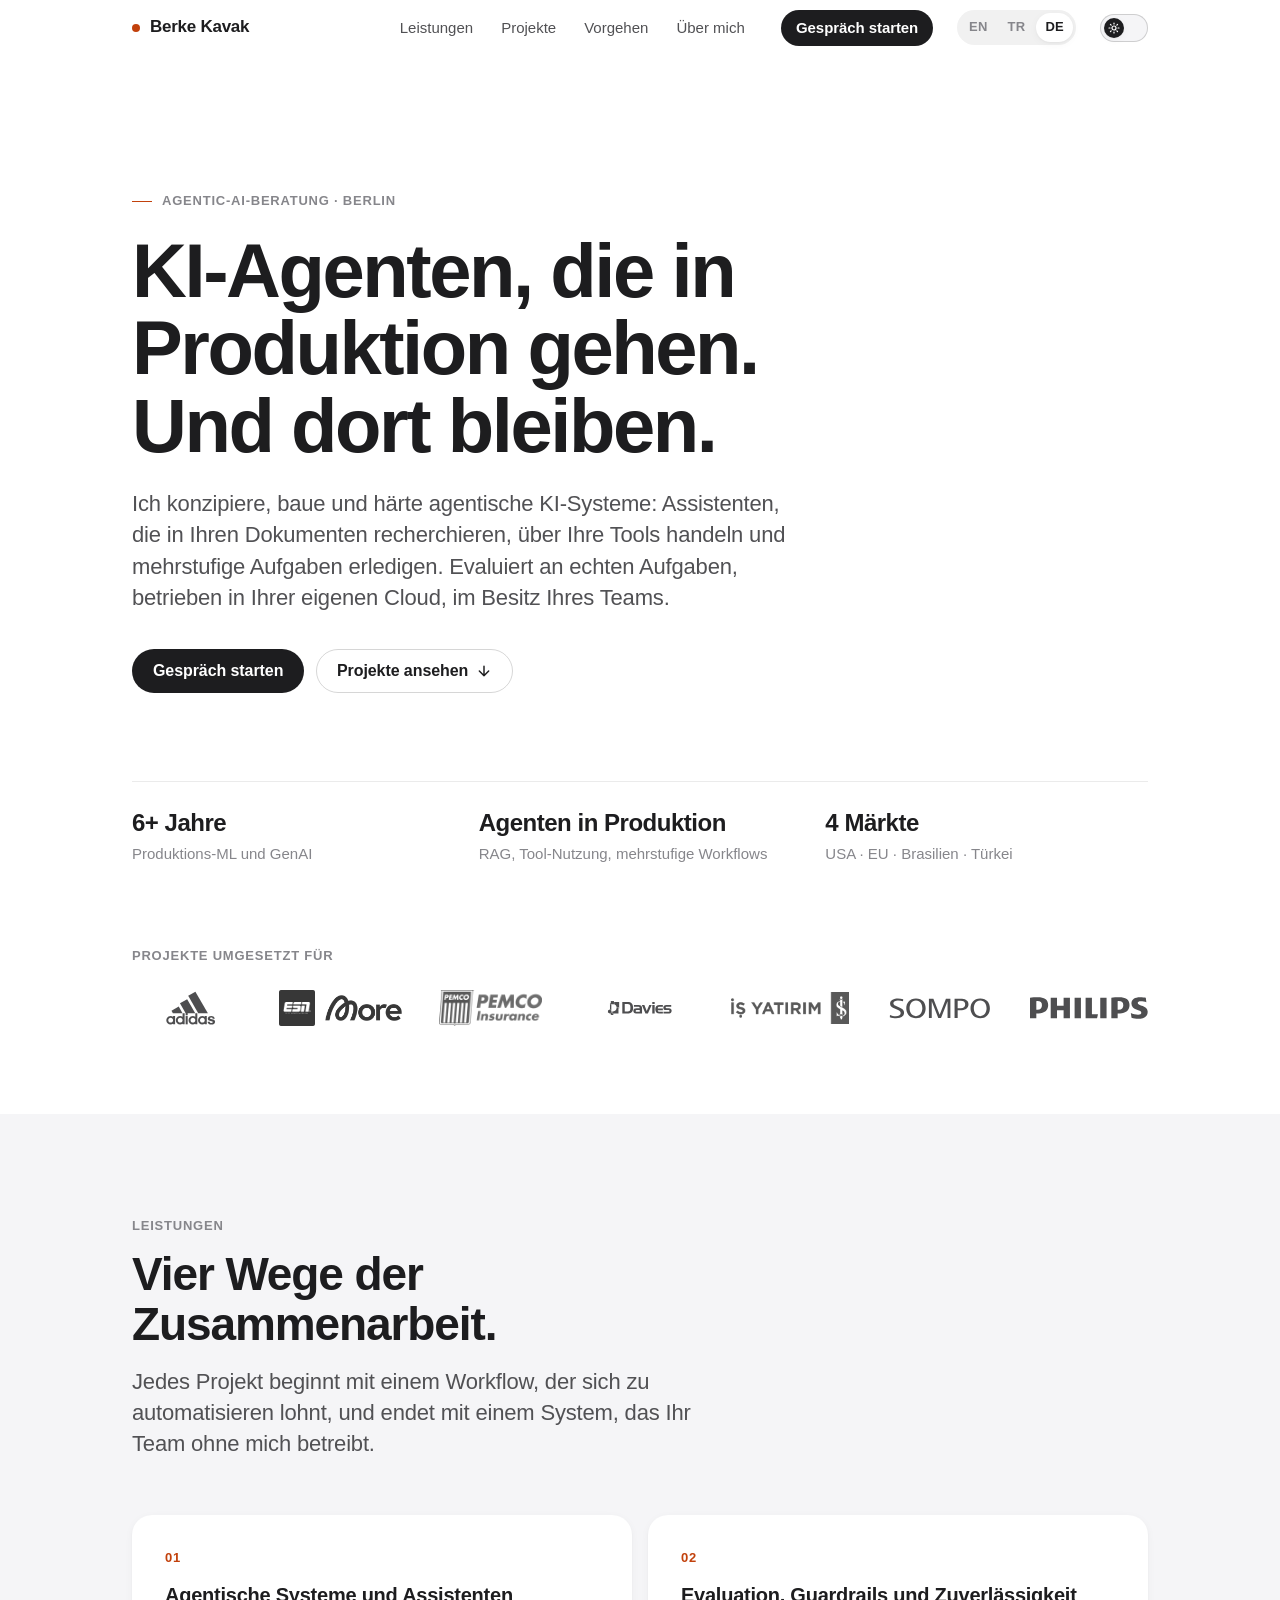
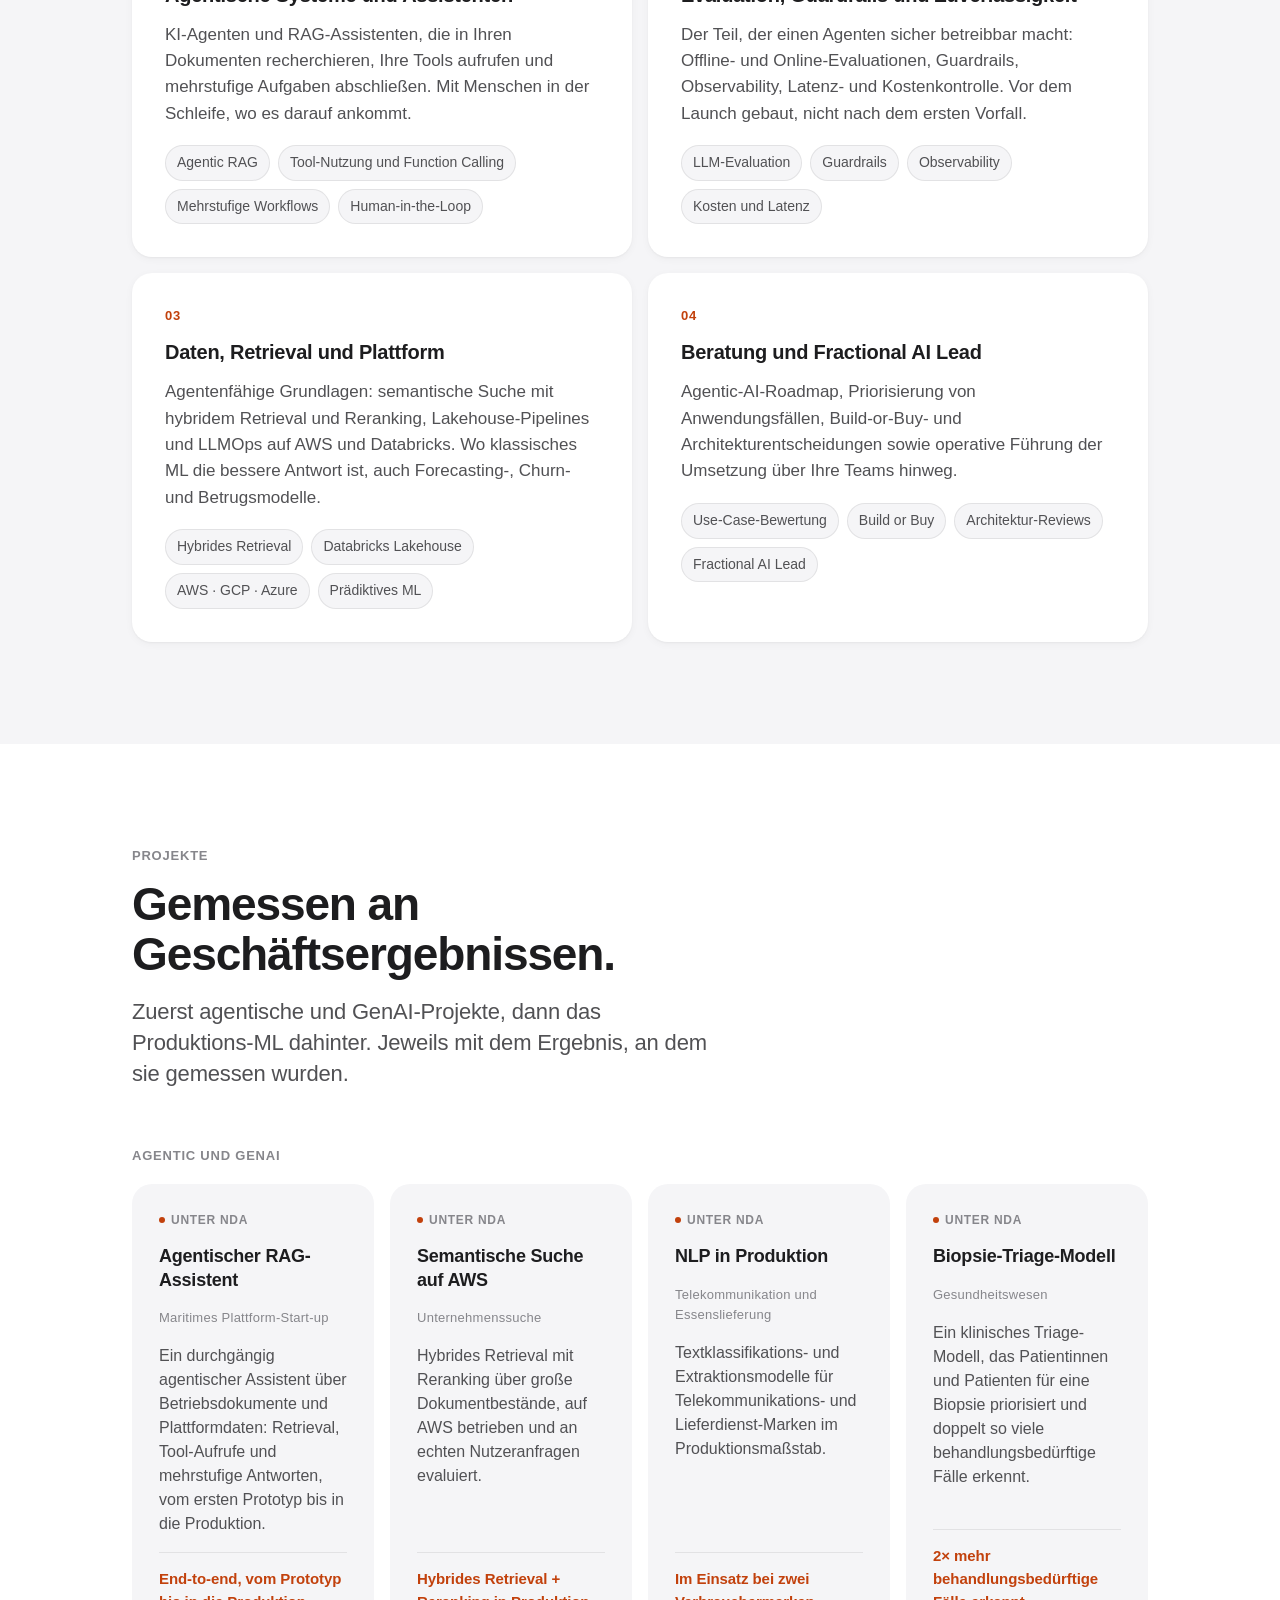
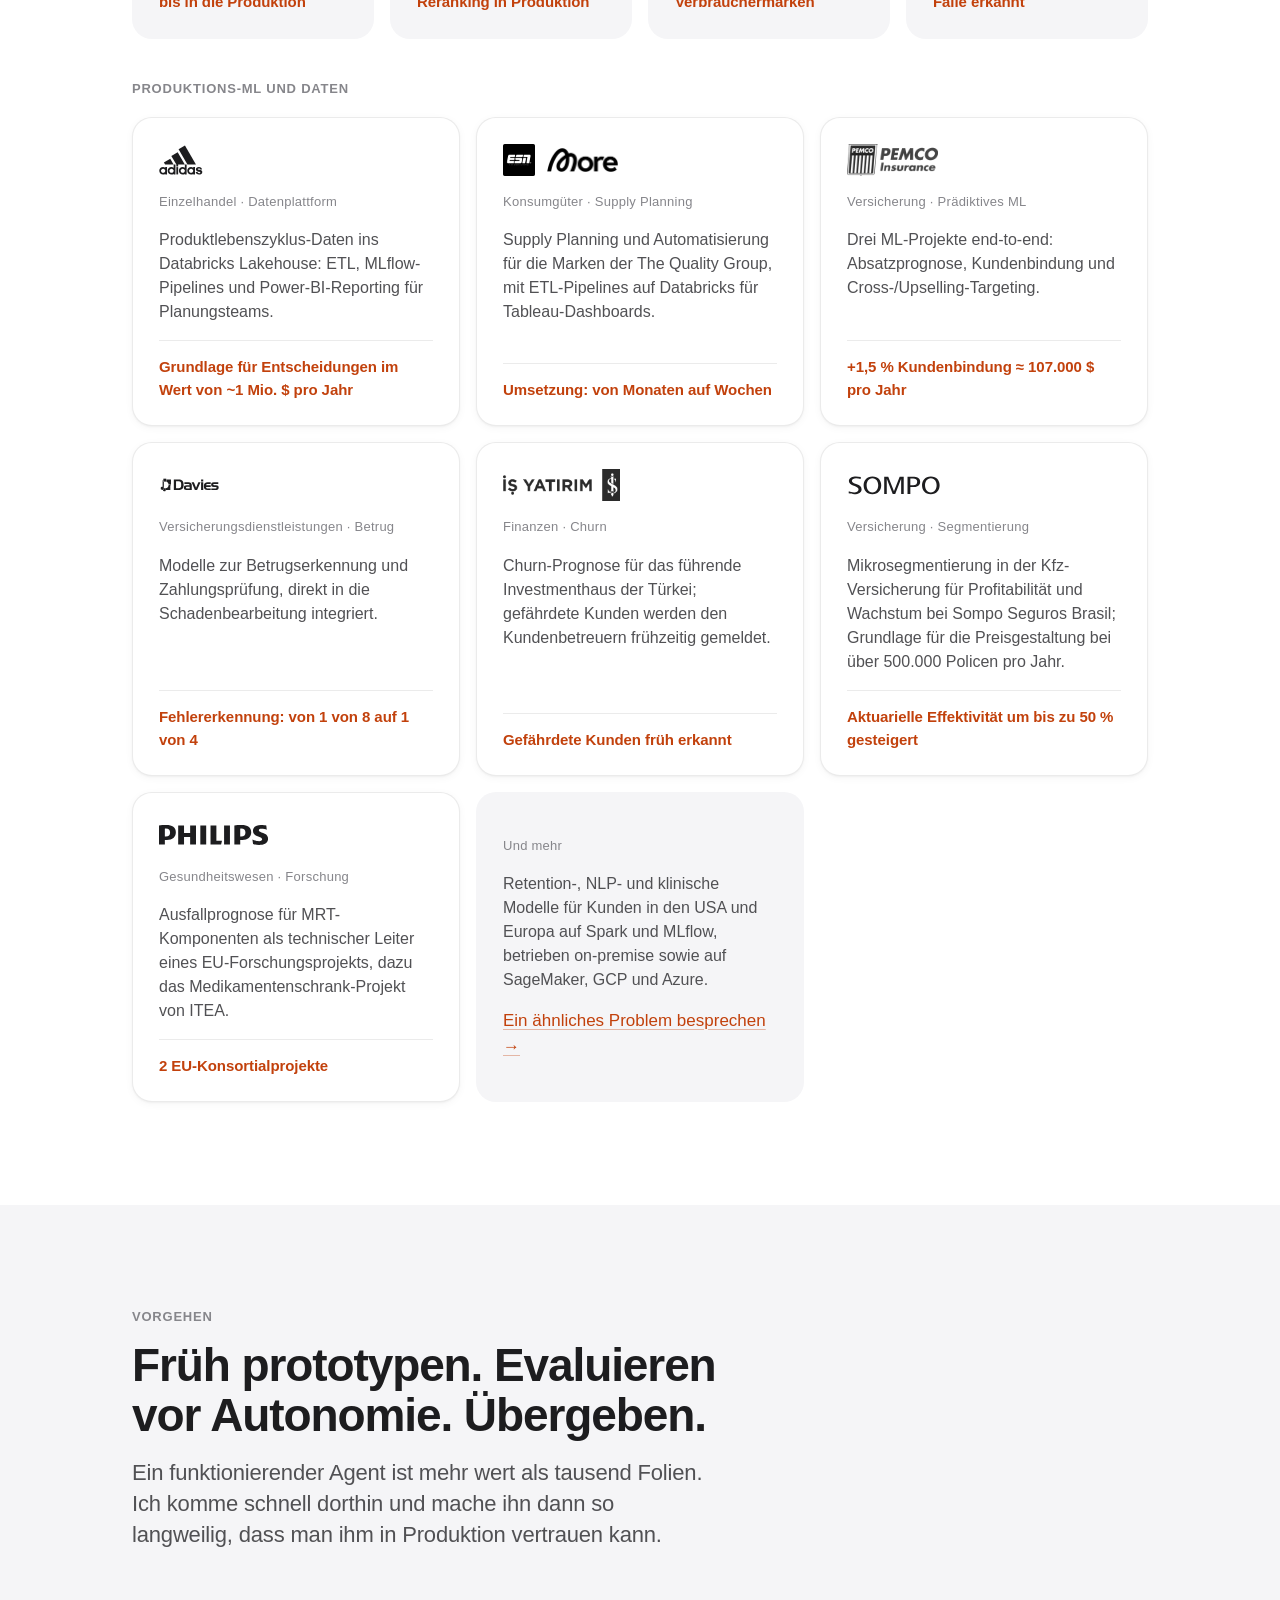
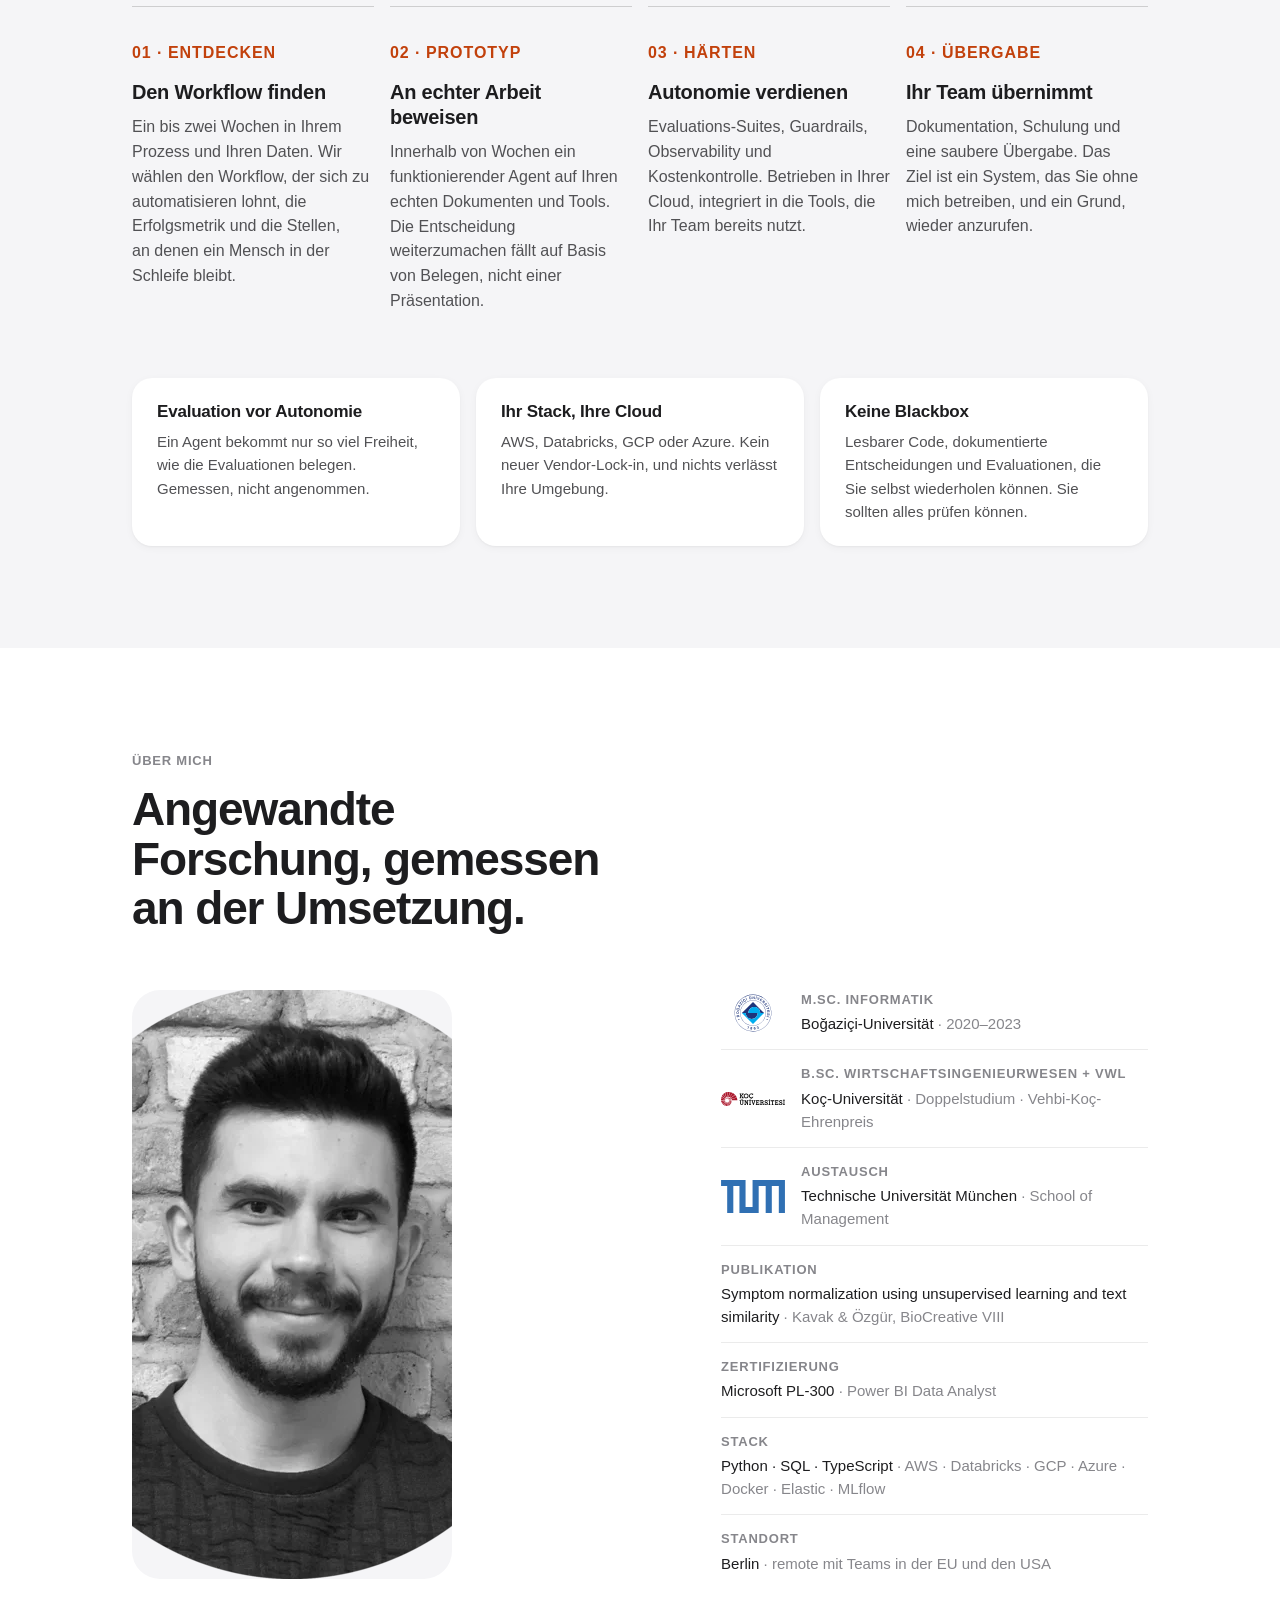
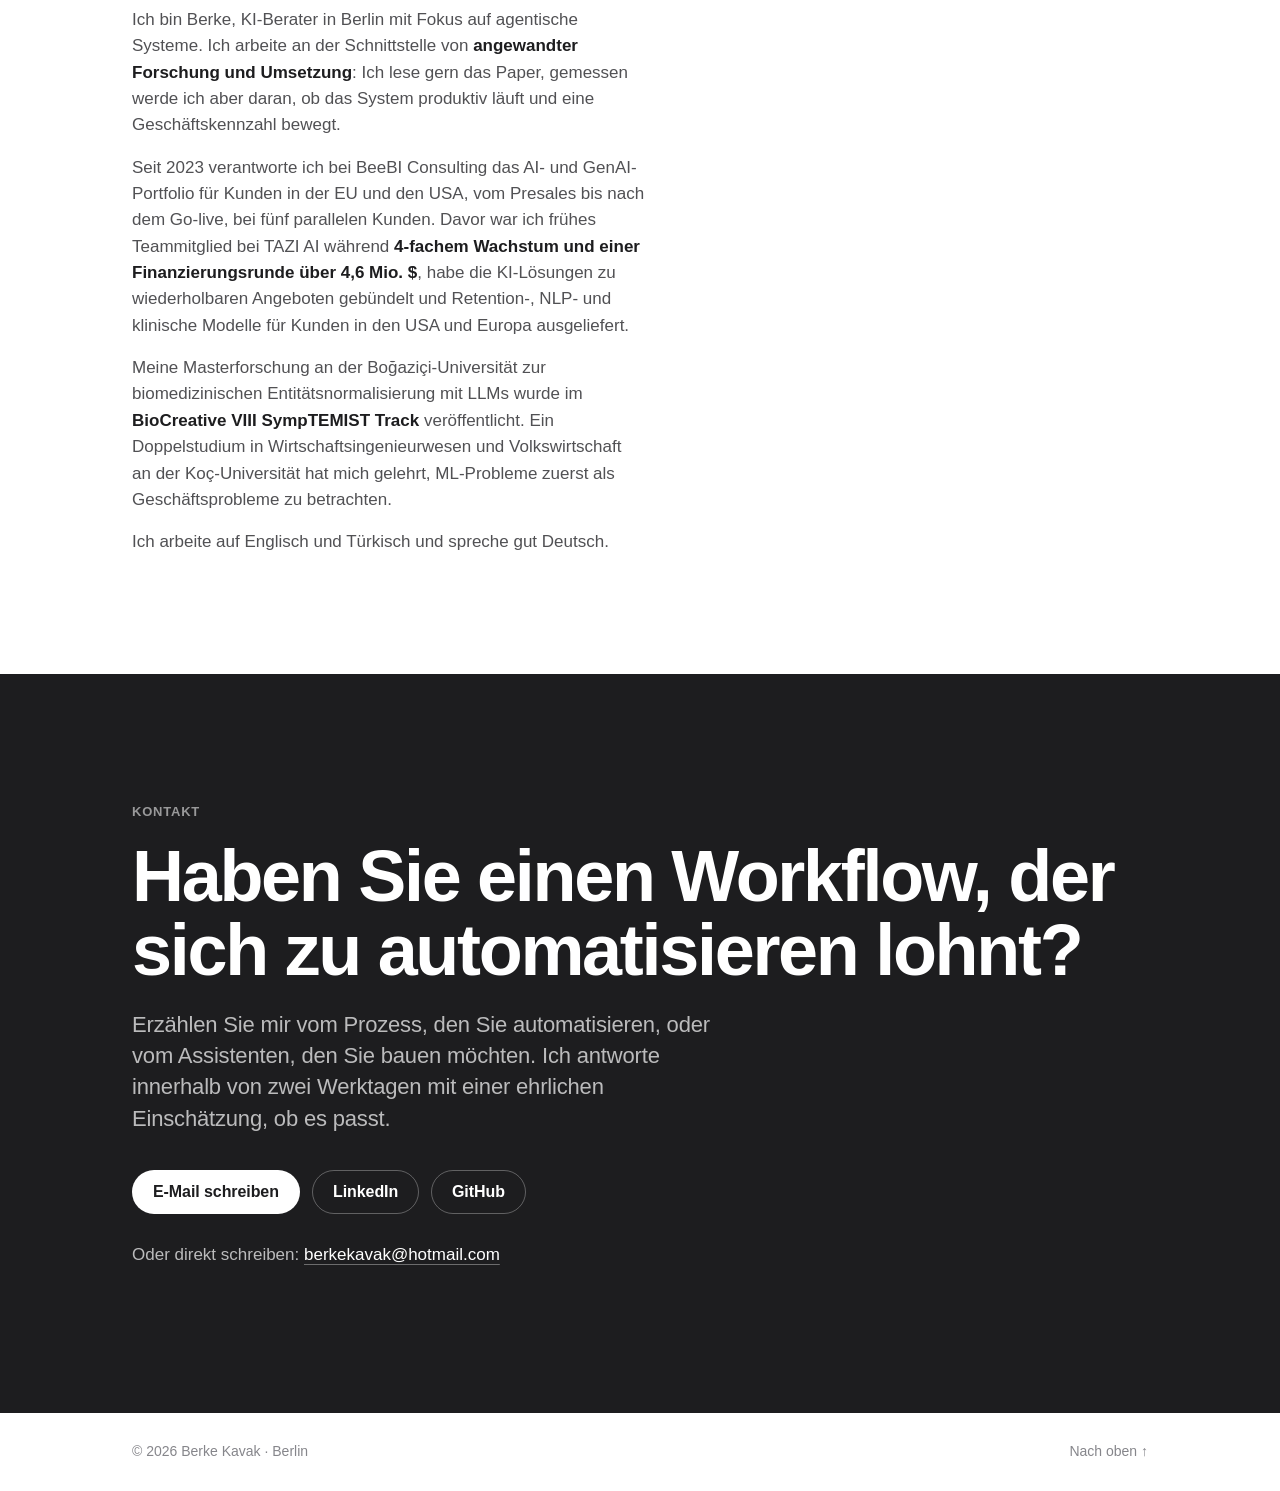
==== de/index.html @ d60128a1 "Reposition as agentic AI consulting, add Turkish and German Copy now leads with agentic systems: ass" ====
<!doctype html>
<html lang="de">
<head>
<meta charset="utf-8">
<meta name="viewport" content="width=device-width, initial-scale=1, viewport-fit=cover">
<meta name="color-scheme" content="light dark">
<title>Berke Kavak · Agentic-AI-Beratung, Berlin</title>
<meta name="description" content="Agentic-AI-Beratung von Berke Kavak, Berlin: KI-Agenten, RAG-Assistenten und LLM-Systeme, konzipiert, evaluiert und produktiv betrieben in Ihrer eigenen Cloud. Mit sechs Jahren Produktions-ML für adidas, Philips, Sompo, PEMCO und Davies.">
<meta property="og:title" content="Berke Kavak · Agentic-AI-Beratung">
<meta property="og:description" content="KI-Agenten, die in Produktion gehen und dort bleiben. Agentische Systeme, Evaluation und LLM-Plattformen für Teams in der EU und den USA.">
<meta property="og:type" content="website">
<meta property="og:locale" content="de_DE">
<meta property="og:url" content="https://berkekavak.com/de/">
<meta property="og:image" content="https://berkekavak.com/assets/berke-kavak.webp">
<link rel="canonical" href="https://berkekavak.com/de/">
<link rel="alternate" hreflang="en" href="https://berkekavak.com/">
<link rel="alternate" hreflang="tr" href="https://berkekavak.com/tr/">
<link rel="alternate" hreflang="de" href="https://berkekavak.com/de/">
<link rel="alternate" hreflang="x-default" href="https://berkekavak.com/">
<link rel="icon" href="data:image/svg+xml,%3Csvg xmlns='http://www.w3.org/2000/svg' viewBox='0 0 64 64'%3E%3Crect width='64' height='64' rx='14' fill='%2317140F'/%3E%3Ctext x='50%25' y='54%25' dominant-baseline='middle' text-anchor='middle' font-family='-apple-system,Segoe UI,sans-serif' font-weight='700' font-size='34' fill='%23fff'%3EB%3C/text%3E%3C/svg%3E">
<script>
/* Apply the stored theme before first paint to avoid a flash. */
(function(){try{var t=localStorage.getItem('theme');if(t==='dark'||t==='light'){document.documentElement.setAttribute('data-theme',t);}}catch(e){}})();
</script>
<link rel="stylesheet" href="../assets/site.css">
</head>
<body>

<a class="brand" style="position:absolute;left:-9999px" href="#main">Zum Inhalt springen</a>

<nav class="nav" id="nav" aria-label="Hauptnavigation">
  <div class="wrap">
    <a class="brand" href="#top"><span class="dot" aria-hidden="true"></span>Berke Kavak</a>
    <div class="nav-links"><a href="#services">Leistungen</a><a href="#work">Projekte</a><a href="#approach">Vorgehen</a><a href="#about">Über mich</a></div>
    <a class="btn btn-primary nav-cta" href="#contact">Gespräch starten</a>
    <div class="lang" aria-label="Sprache"><a href="../" lang="en" hreflang="en">EN</a><a href="../tr/" lang="tr" hreflang="tr">TR</a><a href="../de/" aria-current="page" lang="de" hreflang="de">DE</a></div>
    <button class="switch" id="theme" type="button" aria-label="Dunkelmodus umschalten" aria-pressed="false">
      <span class="knob" id="knob" aria-hidden="true">
        <svg class="sun" viewBox="0 0 24 24" fill="none" stroke="currentColor" stroke-width="2.4" stroke-linecap="round"><circle cx="12" cy="12" r="4"/><path d="M12 2v2M12 20v2M4.9 4.9l1.4 1.4M17.7 17.7l1.4 1.4M2 12h2M20 12h2M4.9 19.1l1.4-1.4M17.7 6.3l1.4-1.4"/></svg>
        <svg class="moon" viewBox="0 0 24 24" fill="currentColor"><path d="M21 12.8A9 9 0 1 1 11.2 3a7 7 0 0 0 9.8 9.8z"/></svg>
      </span>
    </button>
    <button class="menu-btn" id="menu-btn" type="button" aria-label="Menü öffnen" data-open="Menü öffnen" data-close="Menü schließen" aria-expanded="false" aria-controls="sheet">
      <svg class="bars" viewBox="0 0 24 24" fill="none" stroke="currentColor" stroke-width="2" stroke-linecap="round"><path d="M4 7h16M4 12h16M4 17h16"/></svg>
      <svg class="x" viewBox="0 0 24 24" fill="none" stroke="currentColor" stroke-width="2" stroke-linecap="round"><path d="M6 6l12 12M18 6L6 18"/></svg>
    </button>
  </div>
</nav>
<div class="scrim" id="scrim" aria-hidden="true"></div>
<div class="sheet" id="sheet" role="dialog" aria-label="Menü" aria-modal="false">
  <a href="#services">Leistungen</a><a href="#work">Projekte</a><a href="#approach">Vorgehen</a><a href="#about">Über mich</a>
  <a class="btn btn-primary" href="#contact">Gespräch starten</a>
  <div class="lang" aria-label="Sprache"><a href="../" lang="en" hreflang="en">EN</a><a href="../tr/" lang="tr" hreflang="tr">TR</a><a href="../de/" aria-current="page" lang="de" hreflang="de">DE</a></div>
</div>

<main id="main">
  <header class="hero" id="top">
    <div class="wrap">
      <p class="label reveal">Agentic-AI-Beratung · Berlin</p>
      <h1 class="display reveal" data-delay="1">KI-Agenten, die in Produktion gehen. Und dort bleiben.</h1>
      <p class="lead reveal" data-delay="2">Ich konzipiere, baue und härte agentische KI-Systeme: Assistenten, die in Ihren Dokumenten recherchieren, über Ihre Tools handeln und mehrstufige Aufgaben erledigen. Evaluiert an echten Aufgaben, betrieben in Ihrer eigenen Cloud, im Besitz Ihres Teams.</p>
      <div class="hero-actions reveal" data-delay="3">
        <a class="btn btn-primary" href="#contact">Gespräch starten</a>
        <a class="btn btn-ghost" href="#work">Projekte ansehen <svg viewBox="0 0 24 24" fill="none" stroke="currentColor" stroke-width="2.2" stroke-linecap="round" stroke-linejoin="round" aria-hidden="true"><path d="M12 5v14M5 12l7 7 7-7"/></svg></a>
      </div>
      <div class="hero-meta reveal" data-delay="3"><div><b>6+ Jahre</b><span>Produktions-ML und GenAI</span></div><div><b>Agenten in Produktion</b><span>RAG, Tool-Nutzung, mehrstufige Workflows</span></div><div><b>4 Märkte</b><span>USA · EU · Brasilien · Türkei</span></div></div>
    </div>
  </header>

  <div class="logos">
    <div class="wrap">
      <p class="label reveal">Projekte umgesetzt für</p>
      <div class="logo-row reveal" data-delay="1"><div title="adidas"><svg class="mark" role="img" aria-label="adidas" viewBox="0 0 725 500" xmlns="http://www.w3.org/2000/svg"><g transform="translate(-60,-430)" style="fill:currentColor"><path d="M 533.9435,756.70465 386.43318,500.34377 492.40483,439.4751 l 183.4283,317.22955 -141.88963,0" /><path d="m 141.03958,720.78673 105.97165,-61.27985 56.07037,97.19777 -141.47831,0 -20.56371,-35.91792" /><path d="m 349.00724,920.25463 30.16006,0 0,-122.01125 -30.16006,0 0,122.01125 z" /><path d="m 726.96825,923.13364 c -33.72452,0 -54.01413,-17.4106 -55.11081,-41.95001 l 31.80529,0 c 0,7.67715 4.79819,18.91861 25.36192,19.32994 13.70913,0 20.15239,-8.08849 20.15239,-14.12047 -0.82261,-9.59639 -12.88668,-10.419 -25.7732,-12.47534 -12.88652,-2.0564 -23.85386,-4.38692 -31.80518,-8.49966 -10.14488,-5.20948 -16.99942,-16.45093 -16.99942,-29.33745 0,-21.79767 18.91861,-39.07105 50.44967,-39.07105 30.57139,0 49.90133,16.03964 51.95773,39.8935 l -30.70861,0 c -0.27412,-6.44326 -1.5079,-16.58798 -19.60405,-16.58798 -12.20113,0 -20.28946,2.46752 -20.97501,10.96733 0,12.47519 25.36202,11.65274 45.10314,16.86211 18.9186,4.7983 30.98267,16.58814 30.98267,33.03907 0,30.29727 -24.53941,41.95001 -54.83653,41.95001" /><path d="m 265.24438,611.93622 105.97165,-61.14278 118.85823,205.91121 -110.90696,0 0,30.16006 -30.16006,0 0,-30.29712 -83.76286,-144.63137" /><path d="m 267.98623,923.13364 c -35.09542,0 -63.61043,-28.65221 -63.61043,-63.33619 0,-35.09547 28.51501,-62.78785 63.61043,-62.78785 13.29786,0 25.36187,3.56425 35.91793,10.83012 l 0,-51.13507 30.16011,0 0,163.54998 -30.16011,0 0,-8.08833 c -10.55606,6.85459 -22.62007,10.96734 -35.91793,10.96734 z m -34.68414,-63.33619 c 0,18.9185 16.17678,34.68398 35.50665,34.68398 18.91861,0 35.09542,-15.76548 35.09542,-34.68398 0,-18.91866 -16.17681,-35.09547 -35.09542,-35.09547 -19.32987,0 -35.50665,16.17681 -35.50665,35.09547" /><path d="m 490.89682,756.70465 29.74883,0 0,163.54998 -29.74883,0 0,-8.08833 c -10.14478,6.85459 -22.62007,10.96734 -36.32921,10.96734 -34.68414,0 -63.19913,-28.65221 -63.19913,-63.33619 0,-35.09547 28.51499,-62.78785 63.19913,-62.78785 13.70914,0 25.77315,3.56425 36.32921,10.83012 l 0,-51.13507 z m -70.19079,103.0928 c 0,18.9185 16.17676,34.68398 34.68414,34.68398 19.32989,0 35.50665,-15.76548 35.50665,-34.68398 0,-18.91866 -16.17676,-35.09547 -35.50665,-35.09547 -18.50738,0 -34.68414,16.17681 -34.68414,35.09547" /><path d="m 593.98956,923.13364 c -34.54703,0 -63.19913,-28.65221 -63.19913,-63.33619 0,-35.09547 28.6521,-62.78785 63.19913,-62.78785 13.29791,0 25.7731,3.56425 35.91798,10.83012 l 0,-9.7334 30.16006,0 0,122.14831 -30.16006,0 0,-8.08833 c -10.14488,6.85459 -22.20879,10.96734 -35.91798,10.96734 z m -33.86158,-63.33619 c 0,18.9185 16.17676,34.68398 35.09537,34.68398 18.91866,0 34.68419,-15.76548 34.68419,-34.68398 0,-18.91866 -15.76553,-35.09547 -34.68419,-35.09547 -18.91861,0 -35.09537,16.17681 -35.09537,35.09547" /><path d="m 93.468866,859.79745 c 0,18.9185 16.176784,34.68398 35.095404,34.68398 19.32987,0 35.50666,-15.76548 35.50666,-34.68398 0,-18.91866 -16.17679,-35.09547 -35.50666,-35.09547 -18.91862,0 -35.095404,16.17681 -35.095404,35.09547 z m 34.272844,63.33619 c -34.684124,0 -63.336218,-28.65221 -63.336218,-63.33619 0,-35.09547 28.652094,-62.78785 63.336218,-62.78785 13.29787,0 25.77319,3.56425 36.32922,10.83012 l 0,-9.7334 29.74883,0 0,122.14831 -29.74883,0 0,-8.08833 c -10.14475,6.85459 -22.62008,10.96734 -36.32922,10.96734" /></g></svg></div><div class="pair" title="ESN · More Nutrition"><img class="tile" src="../assets/esn.png" alt="ESN" loading="lazy" width="360" height="360"><img class="word" src="../assets/more-nutrition.png" alt="More Nutrition" loading="lazy" width="576" height="196"></div><div title="PEMCO Insurance"><img src="../assets/pemco.png" alt="PEMCO Insurance" loading="lazy" width="228" height="80"></div><div title="Davies"><svg class="word" role="img" aria-label="Davies" xmlns="http://www.w3.org/2000/svg" xml:space="preserve" viewBox="0 0 1376.4 447.7" version="1.1"><defs /><style type="text/css"> .st0{fill:currentColor;}
</style><g></g><g><g><g><polygon points="109.6,365.4 89.2,344.6 89.2,332.5 112.3,319.1 112.3,294.3 134.7,294.3 134.7,340.7 158.9,340.7 158.9,344.6 138.5,365.4 " class="st0" /><polygon points="108.4,271.7 81,255.6 81,120 93.7,120 93.7,152.1 108.4,152.1 " class="st0" /><path d="M214.6,205.7c-3.9-28.5-21.9-49.5-48.4-56.5l0-49.7h101.5v133h-9.9v-26.7L214.6,205.7z" class="st0" /><path d="M253.7,209.9v126.8l-115.1,0v-42.3c48.6,1.7,80.7-30.3,76.5-84.4H253.7z" class="st0" /><polygon points="74.2,336.7 40.1,316.5 40.2,276.3 74.3,256.3 108.4,276.4 108.3,316.6 " class="st0" /><rect height="65.7" width="64.4" class="st0" y="82.3" x="97.7" /></g><g><path d="M440.3,100c76.1,0,111.4,38.9,111.4,122.6c0,42.8-11.9,73.8-36.2,93.2c-23.1,18.5-45.1,20.8-73.8,20.8H331.9 V100H440.3z M381.6,141.2v154.2h57.7c44.1,0,58-18.8,58-77.1c0-58-13.8-77.1-58-77.1H381.6z" class="st0" /><path d="M662.3,162.9c47.4,0,71.5,22.1,71.5,64.9v108.7H610.6c-34.6,0-53.7-18.1-53.7-50.1 c0-40.2,20.8-55.4,69.2-55.4h60.3c0-1.6,0-3,0-4.3c0-22.1-12.5-28-41.5-28h-76.4v-35.9H662.3z M686.7,301.7v-35.9h-54 c-19.4,0-28.3,4-28.3,19.4c0,14.5,8.2,16.5,25,16.5H686.7z" class="st0" /><path d="M781.1,162.9l48.1,123.2l51.1-123.2h49.4l-77.1,173.6h-49.4l-73.5-173.6H781.1z" class="st0" /><path d="M942.1,143.2V100h48.1v43.2H942.1z M942.1,336.6V162.9h48.1v173.6H942.1z" class="st0" /><path d="M1003.3,249.9c0-56.7,29.7-87,87.3-87h66.9v36.2h-60.6c-29.3,0-41.8,4.9-42.8,32.6h103.5V268h-103.5 c1,28.7,12.8,32.3,42.5,32.3h61v36.2h-66.9C1033,336.6,1003.3,306.9,1003.3,249.9z" class="st0" /><path d="M1267.1,300.3c16.5,0,24.7-4.6,24.7-16.8c0-12.2-8.2-17.1-24.7-17.1h-39.5c-42.2,0-60-8.6-60-49.1 c0-37.2,19.4-54.4,61.3-54.4h98.5v36.2h-81.1c-20.8,0-31.6,1.3-31.6,15.8c0,10.9,6.9,15.5,21.7,15.5h41.5 c38.2,0,58.3,18.5,58.3,51.7c0,32.6-20.1,54.4-47.4,54.4h-118.3v-36.2H1267.1z" class="st0" /></g></g></g><g></g></svg></div><div title="İş Yatırım"><img src="../assets/is-yatirim.png" alt="İş Yatırım" loading="lazy" width="720" height="197"></div><div title="Sompo"><svg class="word" role="img" aria-label="Sompo" xmlns="http://www.w3.org/2000/svg" viewBox="70 20 122 26"><g fill="currentColor"><path d="M138.464,22.138L131.049,41.084L123.634,22.138L118.366,22.138L118.366,44.684L121.701,44.684L121.701,24.972L129.43,44.684L132.68,44.684L140.398,24.972L140.398,44.684L143.736,44.684L143.736,22.138L138.464,22.138Z" style="fill-rule:nonzero;"/><path d="M72.354,41.207C74.376,42.125 76.817,42.785 79.344,42.785C82.148,42.785 84.995,41.678 84.995,38.973C84.995,36.712 82.73,35.479 79.889,34.414L77.848,33.62C75.111,32.541 72.438,30.924 72.438,27.887C72.438,23.587 77.284,21.806 81.66,21.806C83.978,21.806 85.89,22.077 87.997,22.677L87.733,25.138C85.933,24.497 83.884,24.063 81.726,24.063C78.937,24.063 76.349,25.167 76.349,27.511C76.349,29.365 78.224,30.375 80.778,31.364L82.758,32.143C86.089,33.389 88.99,35.108 88.99,38.477C88.99,42.84 84.783,45.039 79.567,45.039C77.365,45.039 74.132,44.516 72.143,43.833L72.354,41.207Z" style="fill-rule:nonzero;"/><path d="M152.343,33.362L155.93,33.362C159.239,33.362 161.259,31.629 161.259,28.66C161.259,25.695 159.013,24.43 155.93,24.43L152.343,24.43L152.343,33.362ZM148.67,44.685L148.67,22.143L155.691,22.143C160.632,22.143 165.125,23.592 165.125,28.628C165.125,33.868 160.668,35.691 155.432,35.691L152.343,35.691L152.343,44.684L148.67,44.684L148.67,44.685Z" style="fill-rule:nonzero;"/><path d="M178.979,42.633C184.375,42.633 186.517,37.622 186.517,33.431C186.517,29.231 184.413,24.224 178.979,24.224C173.661,24.224 171.442,29.323 171.442,33.431C171.442,37.533 173.583,42.633 178.979,42.633M167.535,33.431C167.535,27.125 171.39,21.791 178.979,21.791C186.72,21.791 190.424,26.869 190.424,33.431C190.424,39.995 186.497,45.07 178.979,45.07C171.462,45.07 167.535,39.736 167.535,33.431" style="fill-rule:nonzero;"/><path d="M103.042,42.633C108.441,42.633 110.583,37.622 110.583,33.431C110.583,29.231 108.478,24.224 103.042,24.224C97.722,24.224 95.507,29.323 95.507,33.431C95.506,37.533 97.645,42.633 103.042,42.633M91.599,33.431C91.599,27.125 95.452,21.791 103.042,21.791C110.783,21.791 114.487,26.869 114.487,33.431C114.487,39.995 110.56,45.07 103.042,45.07C95.524,45.07 91.599,39.736 91.599,33.431" style="fill-rule:nonzero;"/></g></svg></div><div title="Philips"><svg class="word" role="img" aria-label="Philips" viewBox="0 0 499.76 91.636" xmlns="http://www.w3.org/2000/svg" version="1.0"><defs><clipPath><path d="m0 595.28h841.89v-595.28h-841.89v595.28z"/></clipPath></defs><g transform="translate(-127.26 -383.69)"><g transform="matrix(1.25 0 0 -1.25 -154.36 849.47)"><g clip-path="url(#clipPath2855)"><path d="m360.92 371.16h-21.48v-27.97h-22.36v27.97h-21.48v-70.37h21.48v27.68h22.36v-27.68h21.48v70.37zm74.72-56.23v56.23h-21.48v-70.37h38.84l3.23 14.14h-20.59zm-37.36 56.23h-21.48v-70.37h21.48v70.37zm87.08 0h-21.47v-70.37h21.47v70.37zm105.9-17.96c0 3.83 3.83 5.6 10 5.6 6.77 0 14.13-1.48 19.13-3.55l-1.76 15.32c-5.6 1.18-10.6 2.06-19.71 2.06-17.36 0-29.13-6.85-29.13-21.2 0-24.73 33.55-19.73 33.55-31.21 0-4.41-3.25-6.76-11.19-6.76-7.05 0-17.95 2.35-24.42 5.59l2.36-16.2c6.47-2.36 15.29-3.53 22.36-3.53 17.94 0 32.65 5.89 32.65 23.56 0 23.54-33.84 19.13-33.84 30.32m-60.59-35.63c19.99 0 32.65 10.31 32.65 28.27 0 19.72-13.53 26.79-35.6 26.79-8.53 0-18.83-0.59-26.18-1.47v-70.37h21.48v16.78h7.65zm11.47 27.97c0-9.12-4.41-15.31-15.6-15.31h-3.52v29.08c1.25 0.07 2.42 0.07 3.52 0.07 10.59 0 15.6-5 15.6-13.84m-287.72-27.97c20 0 32.65 10.31 32.65 28.27 0 19.72-13.53 26.79-35.59 26.79-8.54 0-18.83-0.59-26.19-1.47v-70.37h21.48v16.78h7.65zm11.48 27.97c0-9.12-4.42-15.31-15.6-15.31h-3.53v29.08c1.25 0.07 2.43 0.07 3.53 0.07 10.59 0 15.6-5 15.6-13.84" fill="currentColor"/></g></g></g></svg></div></div>
    </div>
  </div>

  <section id="services" class="alt">
    <div class="wrap">
      <div class="sec-head">
        <p class="label reveal">Leistungen</p>
        <h2 class="h2 reveal" data-delay="1">Vier Wege der Zusammenarbeit.</h2>
        <p class="lead reveal" data-delay="2">Jedes Projekt beginnt mit einem Workflow, der sich zu automatisieren lohnt, und endet mit einem System, das Ihr Team ohne mich betreibt.</p>
      </div>
      <div class="grid-2"><article class="card reveal"><span class="num">01</span><h3 class="h3">Agentische Systeme und Assistenten</h3><p>KI-Agenten und RAG-Assistenten, die in Ihren Dokumenten recherchieren, Ihre Tools aufrufen und mehrstufige Aufgaben abschließen. Mit Menschen in der Schleife, wo es darauf ankommt.</p><ul><li>Agentic RAG</li><li>Tool-Nutzung und Function Calling</li><li>Mehrstufige Workflows</li><li>Human-in-the-Loop</li></ul></article><article class="card reveal" data-delay="1"><span class="num">02</span><h3 class="h3">Evaluation, Guardrails und Zuverlässigkeit</h3><p>Der Teil, der einen Agenten sicher betreibbar macht: Offline- und Online-Evaluationen, Guardrails, Observability, Latenz- und Kostenkontrolle. Vor dem Launch gebaut, nicht nach dem ersten Vorfall.</p><ul><li>LLM-Evaluation</li><li>Guardrails</li><li>Observability</li><li>Kosten und Latenz</li></ul></article><article class="card reveal" data-delay="2"><span class="num">03</span><h3 class="h3">Daten, Retrieval und Plattform</h3><p>Agentenfähige Grundlagen: semantische Suche mit hybridem Retrieval und Reranking, Lakehouse-Pipelines und LLMOps auf AWS und Databricks. Wo klassisches ML die bessere Antwort ist, auch Forecasting-, Churn- und Betrugsmodelle.</p><ul><li>Hybrides Retrieval</li><li>Databricks Lakehouse</li><li>AWS · GCP · Azure</li><li>Prädiktives ML</li></ul></article><article class="card reveal" data-delay="3"><span class="num">04</span><h3 class="h3">Beratung und Fractional AI Lead</h3><p>Agentic-AI-Roadmap, Priorisierung von Anwendungsfällen, Build-or-Buy- und Architekturentscheidungen sowie operative Führung der Umsetzung über Ihre Teams hinweg.</p><ul><li>Use-Case-Bewertung</li><li>Build or Buy</li><li>Architektur-Reviews</li><li>Fractional AI Lead</li></ul></article></div>
    </div>
  </section>

  <section id="work">
    <div class="wrap">
      <div class="sec-head">
        <p class="label reveal">Projekte</p>
        <h2 class="h2 reveal" data-delay="1">Gemessen an Geschäftsergebnissen.</h2>
        <p class="lead reveal" data-delay="2">Zuerst agentische und GenAI-Projekte, dann das Produktions-ML dahinter. Jeweils mit dem Ergebnis, an dem sie gemessen wurden.</p>
      </div>
      <div class="work-group">
        <p class="label reveal">Agentic und GenAI</p>
        <div class="work-grid four"><article class="work nda-card reveal"><span class="tag">Unter NDA</span><h3 class="title">Agentischer RAG-Assistent</h3><span class="sector">Maritimes Plattform-Start-up</span><p>Ein durchgängig agentischer Assistent über Betriebsdokumente und Plattformdaten: Retrieval, Tool-Aufrufe und mehrstufige Antworten, vom ersten Prototyp bis in die Produktion.</p><span class="result">End-to-end, vom Prototyp bis in die Produktion</span></article><article class="work nda-card reveal" data-delay="1"><span class="tag">Unter NDA</span><h3 class="title">Semantische Suche auf AWS</h3><span class="sector">Unternehmenssuche</span><p>Hybrides Retrieval mit Reranking über große Dokumentbestände, auf AWS betrieben und an echten Nutzeranfragen evaluiert.</p><span class="result">Hybrides Retrieval + Reranking in Produktion</span></article><article class="work nda-card reveal" data-delay="2"><span class="tag">Unter NDA</span><h3 class="title">NLP in Produktion</h3><span class="sector">Telekommunikation und Essenslieferung</span><p>Textklassifikations- und Extraktionsmodelle für Telekommunikations- und Lieferdienst-Marken im Produktionsmaßstab.</p><span class="result">Im Einsatz bei zwei Verbrauchermarken</span></article><article class="work nda-card reveal" data-delay="3"><span class="tag">Unter NDA</span><h3 class="title">Biopsie-Triage-Modell</h3><span class="sector">Gesundheitswesen</span><p>Ein klinisches Triage-Modell, das Patientinnen und Patienten für eine Biopsie priorisiert und doppelt so viele behandlungsbedürftige Fälle erkennt.</p><span class="result">2× mehr behandlungsbedürftige Fälle erkannt</span></article></div>
      </div>
      <div class="work-group">
        <p class="label reveal">Produktions-ML und Daten</p>
        <div class="work-grid"><article class="work reveal"><div class="logo"><svg class="mark" role="img" aria-label="adidas" viewBox="0 0 725 500" xmlns="http://www.w3.org/2000/svg"><g transform="translate(-60,-430)" style="fill:currentColor"><path d="M 533.9435,756.70465 386.43318,500.34377 492.40483,439.4751 l 183.4283,317.22955 -141.88963,0" /><path d="m 141.03958,720.78673 105.97165,-61.27985 56.07037,97.19777 -141.47831,0 -20.56371,-35.91792" /><path d="m 349.00724,920.25463 30.16006,0 0,-122.01125 -30.16006,0 0,122.01125 z" /><path d="m 726.96825,923.13364 c -33.72452,0 -54.01413,-17.4106 -55.11081,-41.95001 l 31.80529,0 c 0,7.67715 4.79819,18.91861 25.36192,19.32994 13.70913,0 20.15239,-8.08849 20.15239,-14.12047 -0.82261,-9.59639 -12.88668,-10.419 -25.7732,-12.47534 -12.88652,-2.0564 -23.85386,-4.38692 -31.80518,-8.49966 -10.14488,-5.20948 -16.99942,-16.45093 -16.99942,-29.33745 0,-21.79767 18.91861,-39.07105 50.44967,-39.07105 30.57139,0 49.90133,16.03964 51.95773,39.8935 l -30.70861,0 c -0.27412,-6.44326 -1.5079,-16.58798 -19.60405,-16.58798 -12.20113,0 -20.28946,2.46752 -20.97501,10.96733 0,12.47519 25.36202,11.65274 45.10314,16.86211 18.9186,4.7983 30.98267,16.58814 30.98267,33.03907 0,30.29727 -24.53941,41.95001 -54.83653,41.95001" /><path d="m 265.24438,611.93622 105.97165,-61.14278 118.85823,205.91121 -110.90696,0 0,30.16006 -30.16006,0 0,-30.29712 -83.76286,-144.63137" /><path d="m 267.98623,923.13364 c -35.09542,0 -63.61043,-28.65221 -63.61043,-63.33619 0,-35.09547 28.51501,-62.78785 63.61043,-62.78785 13.29786,0 25.36187,3.56425 35.91793,10.83012 l 0,-51.13507 30.16011,0 0,163.54998 -30.16011,0 0,-8.08833 c -10.55606,6.85459 -22.62007,10.96734 -35.91793,10.96734 z m -34.68414,-63.33619 c 0,18.9185 16.17678,34.68398 35.50665,34.68398 18.91861,0 35.09542,-15.76548 35.09542,-34.68398 0,-18.91866 -16.17681,-35.09547 -35.09542,-35.09547 -19.32987,0 -35.50665,16.17681 -35.50665,35.09547" /><path d="m 490.89682,756.70465 29.74883,0 0,163.54998 -29.74883,0 0,-8.08833 c -10.14478,6.85459 -22.62007,10.96734 -36.32921,10.96734 -34.68414,0 -63.19913,-28.65221 -63.19913,-63.33619 0,-35.09547 28.51499,-62.78785 63.19913,-62.78785 13.70914,0 25.77315,3.56425 36.32921,10.83012 l 0,-51.13507 z m -70.19079,103.0928 c 0,18.9185 16.17676,34.68398 34.68414,34.68398 19.32989,0 35.50665,-15.76548 35.50665,-34.68398 0,-18.91866 -16.17676,-35.09547 -35.50665,-35.09547 -18.50738,0 -34.68414,16.17681 -34.68414,35.09547" /><path d="m 593.98956,923.13364 c -34.54703,0 -63.19913,-28.65221 -63.19913,-63.33619 0,-35.09547 28.6521,-62.78785 63.19913,-62.78785 13.29791,0 25.7731,3.56425 35.91798,10.83012 l 0,-9.7334 30.16006,0 0,122.14831 -30.16006,0 0,-8.08833 c -10.14488,6.85459 -22.20879,10.96734 -35.91798,10.96734 z m -33.86158,-63.33619 c 0,18.9185 16.17676,34.68398 35.09537,34.68398 18.91866,0 34.68419,-15.76548 34.68419,-34.68398 0,-18.91866 -15.76553,-35.09547 -34.68419,-35.09547 -18.91861,0 -35.09537,16.17681 -35.09537,35.09547" /><path d="m 93.468866,859.79745 c 0,18.9185 16.176784,34.68398 35.095404,34.68398 19.32987,0 35.50666,-15.76548 35.50666,-34.68398 0,-18.91866 -16.17679,-35.09547 -35.50666,-35.09547 -18.91862,0 -35.095404,16.17681 -35.095404,35.09547 z m 34.272844,63.33619 c -34.684124,0 -63.336218,-28.65221 -63.336218,-63.33619 0,-35.09547 28.652094,-62.78785 63.336218,-62.78785 13.29787,0 25.77319,3.56425 36.32922,10.83012 l 0,-9.7334 29.74883,0 0,122.14831 -29.74883,0 0,-8.08833 c -10.14475,6.85459 -22.62008,10.96734 -36.32922,10.96734" /></g></svg></div><span class="sector">Einzelhandel · Datenplattform</span><p>Produktlebenszyklus-Daten ins Databricks Lakehouse: ETL, MLflow-Pipelines und Power-BI-Reporting für Planungsteams.</p><span class="result">Grundlage für Entscheidungen im Wert von ~1 Mio. $ pro Jahr</span></article><article class="work reveal" data-delay="1"><div class="logo"><img src="../assets/esn.png" alt="ESN" loading="lazy" width="360" height="360"><img class="word" src="../assets/more-nutrition.png" alt="More Nutrition" loading="lazy" width="576" height="196"></div><span class="sector">Konsumgüter · Supply Planning</span><p>Supply Planning und Automatisierung für die Marken der The Quality Group, mit ETL-Pipelines auf Databricks für Tableau-Dashboards.</p><span class="result">Umsetzung: von Monaten auf Wochen</span></article><article class="work reveal" data-delay="2"><div class="logo"><img src="../assets/pemco.png" alt="PEMCO Insurance" loading="lazy" width="228" height="80"></div><span class="sector">Versicherung · Prädiktives ML</span><p>Drei ML-Projekte end-to-end: Absatzprognose, Kundenbindung und Cross-/Upselling-Targeting.</p><span class="result">+1,5 % Kundenbindung ≈ 107.000 $ pro Jahr</span></article><article class="work reveal" data-delay="3"><div class="logo"><svg class="word" role="img" aria-label="Davies" xmlns="http://www.w3.org/2000/svg" xml:space="preserve" viewBox="0 0 1376.4 447.7" version="1.1"><defs /><style type="text/css"> .st0{fill:currentColor;}
</style><g></g><g><g><g><polygon points="109.6,365.4 89.2,344.6 89.2,332.5 112.3,319.1 112.3,294.3 134.7,294.3 134.7,340.7 158.9,340.7 158.9,344.6 138.5,365.4 " class="st0" /><polygon points="108.4,271.7 81,255.6 81,120 93.7,120 93.7,152.1 108.4,152.1 " class="st0" /><path d="M214.6,205.7c-3.9-28.5-21.9-49.5-48.4-56.5l0-49.7h101.5v133h-9.9v-26.7L214.6,205.7z" class="st0" /><path d="M253.7,209.9v126.8l-115.1,0v-42.3c48.6,1.7,80.7-30.3,76.5-84.4H253.7z" class="st0" /><polygon points="74.2,336.7 40.1,316.5 40.2,276.3 74.3,256.3 108.4,276.4 108.3,316.6 " class="st0" /><rect height="65.7" width="64.4" class="st0" y="82.3" x="97.7" /></g><g><path d="M440.3,100c76.1,0,111.4,38.9,111.4,122.6c0,42.8-11.9,73.8-36.2,93.2c-23.1,18.5-45.1,20.8-73.8,20.8H331.9 V100H440.3z M381.6,141.2v154.2h57.7c44.1,0,58-18.8,58-77.1c0-58-13.8-77.1-58-77.1H381.6z" class="st0" /><path d="M662.3,162.9c47.4,0,71.5,22.1,71.5,64.9v108.7H610.6c-34.6,0-53.7-18.1-53.7-50.1 c0-40.2,20.8-55.4,69.2-55.4h60.3c0-1.6,0-3,0-4.3c0-22.1-12.5-28-41.5-28h-76.4v-35.9H662.3z M686.7,301.7v-35.9h-54 c-19.4,0-28.3,4-28.3,19.4c0,14.5,8.2,16.5,25,16.5H686.7z" class="st0" /><path d="M781.1,162.9l48.1,123.2l51.1-123.2h49.4l-77.1,173.6h-49.4l-73.5-173.6H781.1z" class="st0" /><path d="M942.1,143.2V100h48.1v43.2H942.1z M942.1,336.6V162.9h48.1v173.6H942.1z" class="st0" /><path d="M1003.3,249.9c0-56.7,29.7-87,87.3-87h66.9v36.2h-60.6c-29.3,0-41.8,4.9-42.8,32.6h103.5V268h-103.5 c1,28.7,12.8,32.3,42.5,32.3h61v36.2h-66.9C1033,336.6,1003.3,306.9,1003.3,249.9z" class="st0" /><path d="M1267.1,300.3c16.5,0,24.7-4.6,24.7-16.8c0-12.2-8.2-17.1-24.7-17.1h-39.5c-42.2,0-60-8.6-60-49.1 c0-37.2,19.4-54.4,61.3-54.4h98.5v36.2h-81.1c-20.8,0-31.6,1.3-31.6,15.8c0,10.9,6.9,15.5,21.7,15.5h41.5 c38.2,0,58.3,18.5,58.3,51.7c0,32.6-20.1,54.4-47.4,54.4h-118.3v-36.2H1267.1z" class="st0" /></g></g></g><g></g></svg></div><span class="sector">Versicherungsdienstleistungen · Betrug</span><p>Modelle zur Betrugserkennung und Zahlungsprüfung, direkt in die Schadenbearbeitung integriert.</p><span class="result">Fehlererkennung: von 1 von 8 auf 1 von 4</span></article><article class="work reveal"><div class="logo"><img src="../assets/is-yatirim.png" alt="İş Yatırım" loading="lazy" width="720" height="197"></div><span class="sector">Finanzen · Churn</span><p>Churn-Prognose für das führende Investmenthaus der Türkei; gefährdete Kunden werden den Kundenbetreuern frühzeitig gemeldet.</p><span class="result">Gefährdete Kunden früh erkannt</span></article><article class="work reveal" data-delay="1"><div class="logo"><svg class="word" role="img" aria-label="Sompo" xmlns="http://www.w3.org/2000/svg" viewBox="70 20 122 26"><g fill="currentColor"><path d="M138.464,22.138L131.049,41.084L123.634,22.138L118.366,22.138L118.366,44.684L121.701,44.684L121.701,24.972L129.43,44.684L132.68,44.684L140.398,24.972L140.398,44.684L143.736,44.684L143.736,22.138L138.464,22.138Z" style="fill-rule:nonzero;"/><path d="M72.354,41.207C74.376,42.125 76.817,42.785 79.344,42.785C82.148,42.785 84.995,41.678 84.995,38.973C84.995,36.712 82.73,35.479 79.889,34.414L77.848,33.62C75.111,32.541 72.438,30.924 72.438,27.887C72.438,23.587 77.284,21.806 81.66,21.806C83.978,21.806 85.89,22.077 87.997,22.677L87.733,25.138C85.933,24.497 83.884,24.063 81.726,24.063C78.937,24.063 76.349,25.167 76.349,27.511C76.349,29.365 78.224,30.375 80.778,31.364L82.758,32.143C86.089,33.389 88.99,35.108 88.99,38.477C88.99,42.84 84.783,45.039 79.567,45.039C77.365,45.039 74.132,44.516 72.143,43.833L72.354,41.207Z" style="fill-rule:nonzero;"/><path d="M152.343,33.362L155.93,33.362C159.239,33.362 161.259,31.629 161.259,28.66C161.259,25.695 159.013,24.43 155.93,24.43L152.343,24.43L152.343,33.362ZM148.67,44.685L148.67,22.143L155.691,22.143C160.632,22.143 165.125,23.592 165.125,28.628C165.125,33.868 160.668,35.691 155.432,35.691L152.343,35.691L152.343,44.684L148.67,44.684L148.67,44.685Z" style="fill-rule:nonzero;"/><path d="M178.979,42.633C184.375,42.633 186.517,37.622 186.517,33.431C186.517,29.231 184.413,24.224 178.979,24.224C173.661,24.224 171.442,29.323 171.442,33.431C171.442,37.533 173.583,42.633 178.979,42.633M167.535,33.431C167.535,27.125 171.39,21.791 178.979,21.791C186.72,21.791 190.424,26.869 190.424,33.431C190.424,39.995 186.497,45.07 178.979,45.07C171.462,45.07 167.535,39.736 167.535,33.431" style="fill-rule:nonzero;"/><path d="M103.042,42.633C108.441,42.633 110.583,37.622 110.583,33.431C110.583,29.231 108.478,24.224 103.042,24.224C97.722,24.224 95.507,29.323 95.507,33.431C95.506,37.533 97.645,42.633 103.042,42.633M91.599,33.431C91.599,27.125 95.452,21.791 103.042,21.791C110.783,21.791 114.487,26.869 114.487,33.431C114.487,39.995 110.56,45.07 103.042,45.07C95.524,45.07 91.599,39.736 91.599,33.431" style="fill-rule:nonzero;"/></g></svg></div><span class="sector">Versicherung · Segmentierung</span><p>Mikrosegmentierung in der Kfz-Versicherung für Profitabilität und Wachstum bei Sompo Seguros Brasil; Grundlage für die Preisgestaltung bei über 500.000 Policen pro Jahr.</p><span class="result">Aktuarielle Effektivität um bis zu 50 % gesteigert</span></article><article class="work reveal" data-delay="2"><div class="logo"><svg class="word" role="img" aria-label="Philips" viewBox="0 0 499.76 91.636" xmlns="http://www.w3.org/2000/svg" version="1.0"><defs><clipPath><path d="m0 595.28h841.89v-595.28h-841.89v595.28z"/></clipPath></defs><g transform="translate(-127.26 -383.69)"><g transform="matrix(1.25 0 0 -1.25 -154.36 849.47)"><g clip-path="url(#clipPath2855)"><path d="m360.92 371.16h-21.48v-27.97h-22.36v27.97h-21.48v-70.37h21.48v27.68h22.36v-27.68h21.48v70.37zm74.72-56.23v56.23h-21.48v-70.37h38.84l3.23 14.14h-20.59zm-37.36 56.23h-21.48v-70.37h21.48v70.37zm87.08 0h-21.47v-70.37h21.47v70.37zm105.9-17.96c0 3.83 3.83 5.6 10 5.6 6.77 0 14.13-1.48 19.13-3.55l-1.76 15.32c-5.6 1.18-10.6 2.06-19.71 2.06-17.36 0-29.13-6.85-29.13-21.2 0-24.73 33.55-19.73 33.55-31.21 0-4.41-3.25-6.76-11.19-6.76-7.05 0-17.95 2.35-24.42 5.59l2.36-16.2c6.47-2.36 15.29-3.53 22.36-3.53 17.94 0 32.65 5.89 32.65 23.56 0 23.54-33.84 19.13-33.84 30.32m-60.59-35.63c19.99 0 32.65 10.31 32.65 28.27 0 19.72-13.53 26.79-35.6 26.79-8.53 0-18.83-0.59-26.18-1.47v-70.37h21.48v16.78h7.65zm11.47 27.97c0-9.12-4.41-15.31-15.6-15.31h-3.52v29.08c1.25 0.07 2.42 0.07 3.52 0.07 10.59 0 15.6-5 15.6-13.84m-287.72-27.97c20 0 32.65 10.31 32.65 28.27 0 19.72-13.53 26.79-35.59 26.79-8.54 0-18.83-0.59-26.19-1.47v-70.37h21.48v16.78h7.65zm11.48 27.97c0-9.12-4.42-15.31-15.6-15.31h-3.53v29.08c1.25 0.07 2.43 0.07 3.53 0.07 10.59 0 15.6-5 15.6-13.84" fill="currentColor"/></g></g></g></svg></div><span class="sector">Gesundheitswesen · Forschung</span><p>Ausfallprognose für MRT-Komponenten als technischer Leiter eines EU-Forschungsprojekts, dazu das Medikamentenschrank-Projekt von ITEA.</p><span class="result">2 EU-Konsortialprojekte</span></article><article class="work more reveal" data-delay="3"><span class="sector">Und mehr</span><p>Retention-, NLP- und klinische Modelle für Kunden in den USA und Europa auf Spark und MLflow, betrieben on-premise sowie auf SageMaker, GCP und Azure.</p><a class="link" href="#contact">Ein ähnliches Problem besprechen →</a></article></div>
      </div>
    </div>
  </section>

  <section id="approach" class="alt">
    <div class="wrap">
      <div class="sec-head">
        <p class="label reveal">Vorgehen</p>
        <h2 class="h2 reveal" data-delay="1">Früh prototypen. Evaluieren vor Autonomie. Übergeben.</h2>
        <p class="lead reveal" data-delay="2">Ein funktionierender Agent ist mehr wert als tausend Folien. Ich komme schnell dorthin und mache ihn dann so langweilig, dass man ihm in Produktion vertrauen kann.</p>
      </div>
      <div class="steps"><div class="step reveal"><p class="label">01 · Entdecken</p><h3 class="h3">Den Workflow finden</h3><p>Ein bis zwei Wochen in Ihrem Prozess und Ihren Daten. Wir wählen den Workflow, der sich zu automatisieren lohnt, die Erfolgsmetrik und die Stellen, an denen ein Mensch in der Schleife bleibt.</p></div><div class="step reveal" data-delay="1"><p class="label">02 · Prototyp</p><h3 class="h3">An echter Arbeit beweisen</h3><p>Innerhalb von Wochen ein funktionierender Agent auf Ihren echten Dokumenten und Tools. Die Entscheidung weiterzumachen fällt auf Basis von Belegen, nicht einer Präsentation.</p></div><div class="step reveal" data-delay="2"><p class="label">03 · Härten</p><h3 class="h3">Autonomie verdienen</h3><p>Evaluations-Suites, Guardrails, Observability und Kostenkontrolle. Betrieben in Ihrer Cloud, integriert in die Tools, die Ihr Team bereits nutzt.</p></div><div class="step reveal" data-delay="3"><p class="label">04 · Übergabe</p><h3 class="h3">Ihr Team übernimmt</h3><p>Dokumentation, Schulung und eine saubere Übergabe. Das Ziel ist ein System, das Sie ohne mich betreiben, und ein Grund, wieder anzurufen.</p></div></div>
      <div class="principles"><div class="principle reveal"><h3 class="h3">Evaluation vor Autonomie</h3><p>Ein Agent bekommt nur so viel Freiheit, wie die Evaluationen belegen. Gemessen, nicht angenommen.</p></div><div class="principle reveal" data-delay="1"><h3 class="h3">Ihr Stack, Ihre Cloud</h3><p>AWS, Databricks, GCP oder Azure. Kein neuer Vendor-Lock-in, und nichts verlässt Ihre Umgebung.</p></div><div class="principle reveal" data-delay="2"><h3 class="h3">Keine Blackbox</h3><p>Lesbarer Code, dokumentierte Entscheidungen und Evaluationen, die Sie selbst wiederholen können. Sie sollten alles prüfen können.</p></div></div>
    </div>
  </section>

  <section id="about">
    <div class="wrap">
      <div class="sec-head">
        <p class="label reveal">Über mich</p>
        <h2 class="h2 reveal" data-delay="1">Angewandte Forschung, gemessen an der Umsetzung.</h2>
      </div>
      <div class="about">
        <div class="bio reveal">
          <img class="portrait" src="../assets/berke-kavak.webp" alt="Berke Kavak" width="560" height="589">
          <p>Ich bin Berke, KI-Berater in Berlin mit Fokus auf agentische Systeme. Ich arbeite an der Schnittstelle von <strong>angewandter Forschung und Umsetzung</strong>: Ich lese gern das Paper, gemessen werde ich aber daran, ob das System produktiv läuft und eine Geschäftskennzahl bewegt.</p><p>Seit 2023 verantworte ich bei BeeBI Consulting das AI- und GenAI-Portfolio für Kunden in der EU und den USA, vom Presales bis nach dem Go-live, bei fünf parallelen Kunden. Davor war ich frühes Teammitglied bei TAZI AI während <strong>4-fachem Wachstum und einer Finanzierungsrunde über 4,6 Mio. $</strong>, habe die KI-Lösungen zu wiederholbaren Angeboten gebündelt und Retention-, NLP- und klinische Modelle für Kunden in den USA und Europa ausgeliefert.</p><p>Meine Masterforschung an der Boğaziçi-Universität zur biomedizinischen Entitätsnormalisierung mit LLMs wurde im <strong>BioCreative VIII SympTEMIST Track</strong> veröffentlicht. Ein Doppelstudium in Wirtschaftsingenieurwesen und Volkswirtschaft an der Koç-Universität hat mich gelehrt, ML-Probleme zuerst als Geschäftsprobleme zu betrachten.</p><p>Ich arbeite auf Englisch und Türkisch und spreche gut Deutsch.</p>
        </div>
        <dl class="facts reveal" data-delay="1"><div><img src="../assets/bogazici.svg" alt="Boğaziçi-Universität" loading="lazy" width="64" height="40"><div><dt>M.Sc. Informatik</dt><dd>Boğaziçi-Universität <span class="sub">· 2020–2023</span></dd></div></div><div><img src="../assets/koc.svg" alt="Koç-Universität" loading="lazy" width="64" height="40"><div><dt>B.Sc. Wirtschaftsingenieurwesen + VWL</dt><dd>Koç-Universität <span class="sub">· Doppelstudium · Vehbi-Koç-Ehrenpreis</span></dd></div></div><div><img src="../assets/tum.svg" alt="Technische Universität München" loading="lazy" width="64" height="40"><div><dt>Austausch</dt><dd>Technische Universität München <span class="sub">· School of Management</span></dd></div></div><div class="no-logo"><div><dt>Publikation</dt><dd>Symptom normalization using unsupervised learning and text similarity <span class="sub">· Kavak &amp; Özgür, BioCreative VIII</span></dd></div></div><div class="no-logo"><div><dt>Zertifizierung</dt><dd>Microsoft PL-300 <span class="sub">· Power BI Data Analyst</span></dd></div></div><div class="no-logo"><div><dt>Stack</dt><dd>Python · SQL · TypeScript <span class="sub">· AWS · Databricks · GCP · Azure · Docker · Elastic · MLflow</span></dd></div></div><div class="no-logo"><div><dt>Standort</dt><dd>Berlin <span class="sub">· remote mit Teams in der EU und den USA</span></dd></div></div></dl>
      </div>
    </div>
  </section>

  <section id="contact" class="contact">
    <div class="wrap">
      <p class="label reveal">Kontakt</p>
      <h2 class="display reveal" data-delay="1">Haben Sie einen Workflow, der sich zu automatisieren lohnt?</h2>
      <p class="lead reveal" data-delay="2">Erzählen Sie mir vom Prozess, den Sie automatisieren, oder vom Assistenten, den Sie bauen möchten. Ich antworte innerhalb von zwei Werktagen mit einer ehrlichen Einschätzung, ob es passt.</p>
      <div class="actions reveal" data-delay="3">
        <a class="btn btn-primary" href="mailto:berkekavak@hotmail.com?subject=Anfrage%20Agentic%20AI">E-Mail schreiben</a>
        <a class="btn btn-ghost" href="https://www.linkedin.com/in/berke-kavak/" rel="noopener">LinkedIn</a>
        <a class="btn btn-ghost" href="https://github.com/berkekavak" rel="noopener">GitHub</a>
      </div>
      <p class="email reveal" data-delay="3">Oder direkt schreiben: <a href="mailto:berkekavak@hotmail.com">berkekavak@hotmail.com</a></p>
    </div>
  </section>
</main>

<footer>
  <div class="wrap">
    <span>© 2026 Berke Kavak · Berlin</span>
    <span class="visits mono" id="visits" hidden><b id="visit-num"></b> Besuche</span>
    <a class="up" href="#top">Nach oben ↑</a>
  </div>
</footer>

<script data-goatcounter="https://berkekavak.goatcounter.com/count" async src="https://gc.zgo.at/count.js"></script>
<script src="../assets/site.js"></script>
</body>
</html>
---- assets/site.css ----
/* ------------------------------------------------------------------
   Tokens. Light is the default, dark follows the system unless the
   visitor chose a theme. Colors sit on :root so the whole page keys
   off one set of variables.
------------------------------------------------------------------ */
:root {
  --bg: #ffffff;
  --bg-elev: #f5f5f7;
  --fg: #1d1d1f;
  --fg-2: #515154;
  --fg-3: #86868b;
  --line: rgba(0, 0, 0, 0.08);
  --line-strong: rgba(0, 0, 0, 0.16);
  --accent: #c2410c;
  --accent-ink: #ffffff;
  --accent-soft: rgba(194, 65, 12, 0.10);
  --material: rgba(255, 255, 255, 0.72);
  --material-edge: rgba(255, 255, 255, 0.5);
  --scrim: rgba(0, 0, 0, 0.32);
  --shadow-sm: 0 1px 2px rgba(0,0,0,.04), 0 2px 8px rgba(0,0,0,.04);
  --shadow-md: 0 2px 6px rgba(0,0,0,.05), 0 12px 32px rgba(0,0,0,.08);
  --logo-filter: grayscale(1) contrast(1.05);
  --logo-filter-hover: none;
  --edu-filter: none;
  --radius: 20px;
  --radius-sm: 12px;
  --wrap: 1080px;
  --gutter: clamp(16px, 5vw, 32px);
  --nav-h: 56px;
  color-scheme: light;
}
@media (prefers-color-scheme: dark) {
  :root:not([data-theme="light"]) {
    --bg: #0b0b0c;
    --bg-elev: #161618;
    --fg: #f5f5f7;
    --fg-2: #c7c7cc;
    --fg-3: #8e8e93;
    --line: rgba(255, 255, 255, 0.10);
    --line-strong: rgba(255, 255, 255, 0.20);
    --accent: #ff9e6b;
    --accent-ink: #1a0c04;
    --accent-soft: rgba(255, 158, 107, 0.14);
    --material: rgba(11, 11, 12, 0.66);
    --material-edge: rgba(255, 255, 255, 0.08);
    --scrim: rgba(0, 0, 0, 0.55);
    --shadow-sm: 0 1px 2px rgba(0,0,0,.4);
    --shadow-md: 0 2px 6px rgba(0,0,0,.4), 0 16px 40px rgba(0,0,0,.5);
    --logo-filter: grayscale(1) invert(1);
    --logo-filter-hover: grayscale(1) invert(1);
    --edu-filter: grayscale(1) invert(1);
    color-scheme: dark;
  }
}
:root[data-theme="dark"] {
  --bg: #0b0b0c;
  --bg-elev: #161618;
  --fg: #f5f5f7;
  --fg-2: #c7c7cc;
  --fg-3: #8e8e93;
  --line: rgba(255, 255, 255, 0.10);
  --line-strong: rgba(255, 255, 255, 0.20);
  --accent: #ff9e6b;
  --accent-ink: #1a0c04;
  --accent-soft: rgba(255, 158, 107, 0.14);
  --material: rgba(11, 11, 12, 0.66);
  --material-edge: rgba(255, 255, 255, 0.08);
  --scrim: rgba(0, 0, 0, 0.55);
  --shadow-sm: 0 1px 2px rgba(0,0,0,.4);
  --shadow-md: 0 2px 6px rgba(0,0,0,.4), 0 16px 40px rgba(0,0,0,.5);
  --logo-filter: grayscale(1) invert(1);
  --logo-filter-hover: grayscale(1) invert(1);
  --edu-filter: grayscale(1) invert(1);
  color-scheme: dark;
}

/* ------------------------------------------------------------------
   Base. System font first: it already ships optical sizing and
   tracking tables. Tracking is set per size, never globally.
------------------------------------------------------------------ */
*, *::before, *::after { box-sizing: border-box; }
html {
  font: 100%/1.55 -apple-system, BlinkMacSystemFont, "SF Pro Text", "Segoe UI Variable Text", "Segoe UI", Inter, Roboto, "Helvetica Neue", Arial, sans-serif;
  -webkit-text-size-adjust: 100%;
  scroll-behavior: smooth;
  scroll-padding-top: calc(var(--nav-h) + 16px);
}
body {
  margin: 0;
  background: var(--bg);
  color: var(--fg);
  font-size: 1.0625rem;
  -webkit-font-smoothing: antialiased;
  text-rendering: optimizeLegibility;
  font-optical-sizing: auto;
  transition: background-color 320ms ease, color 320ms ease;
  overflow-x: clip;
}
.mono {
  font-family: ui-monospace, "SF Mono", Menlo, Consolas, "Liberation Mono", monospace;
  font-variant-numeric: tabular-nums;
}
img, svg { display: block; max-width: 100%; }
a { color: inherit; text-decoration: none; }
p a, li a, .link { color: var(--accent); text-decoration: underline; text-decoration-color: color-mix(in srgb, var(--accent) 35%, transparent); text-underline-offset: 3px; text-decoration-thickness: 1px; }
p a:hover, li a:hover, .link:hover { text-decoration-color: var(--accent); }
:focus-visible { outline: 2px solid var(--accent); outline-offset: 3px; border-radius: 6px; }
::selection { background: var(--accent); color: var(--accent-ink); }

.wrap { max-width: var(--wrap); margin: 0 auto; padding-left: var(--gutter); padding-right: var(--gutter); }

/* Type scale. Large text: tight leading and negative tracking.
   Body: near-zero tracking. Small labels: slightly positive. */
.display {
  font-size: clamp(2.5rem, 1.4rem + 5.2vw, 4.75rem);
  font-weight: 700;
  line-height: 1.02;
  letter-spacing: -0.032em;
  margin: 0;
  text-wrap: balance;
}
.h2 {
  font-size: clamp(1.875rem, 1.2rem + 2.6vw, 2.875rem);
  font-weight: 700;
  line-height: 1.08;
  letter-spacing: -0.024em;
  margin: 0;
  text-wrap: balance;
}
.h3 {
  font-size: 1.25rem;
  font-weight: 600;
  line-height: 1.25;
  letter-spacing: -0.012em;
  margin: 0;
}
.lead {
  font-size: clamp(1.125rem, 1rem + 0.6vw, 1.375rem);
  line-height: 1.42;
  letter-spacing: -0.008em;
  color: var(--fg-2);
  margin: 0;
  text-wrap: pretty;
}
.label {
  font-size: 0.8125rem;
  font-weight: 600;
  letter-spacing: 0.06em;
  text-transform: uppercase;
  color: var(--fg-3);
  margin: 0;
}
.muted { color: var(--fg-2); }

/* Buttons. Feedback lands on pointer-down, instantly. */
.btn {
  -webkit-tap-highlight-color: transparent;
  display: inline-flex; align-items: center; gap: 8px;
  min-height: 44px; padding: 0 20px;
  border-radius: 999px;
  font-size: 1rem; font-weight: 600; letter-spacing: -0.005em;
  border: 1px solid transparent;
  cursor: pointer;
  user-select: none;
  touch-action: manipulation;
  transition: transform 220ms cubic-bezier(.2,.8,.2,1), background-color 160ms ease, border-color 160ms ease, color 160ms ease;
  will-change: transform;
}
.btn:active { transform: scale(0.96); transition-duration: 60ms; }
.btn-primary { background: var(--fg); color: var(--bg); }
.btn-primary:hover { background: color-mix(in srgb, var(--fg) 86%, var(--bg)); }
.btn-ghost { background: transparent; color: var(--fg); border-color: var(--line-strong); }
.btn-ghost:hover { background: var(--bg-elev); }
.btn svg { width: 16px; height: 16px; }

/* ------------------------------------------------------------------
   Navigation. A translucent material layer; content scrolls under it.
   No permanent divider: a soft scroll edge appears only once content
   actually meets the chrome.
------------------------------------------------------------------ */
.nav {
  position: sticky; top: 0; z-index: 50;
  height: var(--nav-h);
  background: var(--material);
  -webkit-backdrop-filter: blur(20px) saturate(180%);
  backdrop-filter: blur(20px) saturate(180%);
  border-bottom: 1px solid transparent;
  transition: border-color 240ms ease;
}
.nav.scrolled { border-bottom-color: var(--line); }
.nav::after {
  content: ""; position: absolute; left: 0; right: 0; top: 100%; height: 14px;
  background: linear-gradient(to bottom, color-mix(in srgb, var(--bg) 60%, transparent), transparent);
  opacity: 0; transition: opacity 240ms ease; pointer-events: none;
}
.nav.scrolled::after { opacity: 1; }
.nav .wrap { height: 100%; display: flex; align-items: center; gap: 24px; }
.brand { font-weight: 700; letter-spacing: -0.015em; font-size: 1.0625rem; display: inline-flex; align-items: center; gap: 10px; }
.brand .dot { width: 8px; height: 8px; border-radius: 50%; background: var(--accent); }
.nav-links { display: flex; gap: 4px; margin-left: auto; }
.nav-links a {
  padding: 8px 12px; border-radius: 999px;
  font-size: 0.9375rem; color: var(--fg-2); font-weight: 500;
  transition: background-color 160ms ease, color 160ms ease, transform 200ms cubic-bezier(.2,.8,.2,1);
}
.nav-links a:hover { color: var(--fg); background: color-mix(in srgb, var(--fg) 6%, transparent); }
.nav-links a:active { transform: scale(0.96); transition-duration: 60ms; }
.nav-cta { display: inline-flex; }
.nav .btn { min-height: 36px; padding: 0 14px; font-size: 0.9375rem; }

/* Language switch: a small segmented control. */
.lang { display: inline-flex; gap: 2px; padding: 3px; border-radius: 999px; background: color-mix(in srgb, var(--fg) 6%, transparent); flex: none; }
.lang a {
  -webkit-tap-highlight-color: transparent;
  padding: 4px 9px; border-radius: 999px;
  font-size: 0.8125rem; font-weight: 600; letter-spacing: 0.02em; color: var(--fg-3);
  transition: background-color 160ms ease, color 160ms ease, transform 200ms cubic-bezier(.2,.8,.2,1);
}
.lang a:hover { color: var(--fg); }
.lang a:active { transform: scale(0.94); transition-duration: 60ms; }
.lang a[aria-current="page"] { background: var(--bg); color: var(--fg); box-shadow: var(--shadow-sm); }

/* Theme switch. The knob is spring-driven in JS so a second tap
   mid-flight reverses it from its current position. */
.switch {
  -webkit-tap-highlight-color: transparent;
  position: relative; width: 48px; height: 28px; flex: none;
  border-radius: 999px; border: 1px solid var(--line-strong);
  background: var(--bg-elev); cursor: pointer; padding: 0;
  transition: background-color 320ms ease, border-color 320ms ease;
}
.switch:active .knob { transform: translateX(var(--kx, 0px)) scale(0.92); }
.switch .knob {
  position: absolute; top: 3px; left: 3px; width: 20px; height: 20px;
  border-radius: 50%; background: var(--fg); color: var(--bg);
  display: grid; place-items: center;
  transform: translateX(var(--kx, 0px));
  box-shadow: var(--shadow-sm);
  will-change: transform;
}
.switch .knob svg { width: 12px; height: 12px; }
.switch .knob .moon { display: none; }
:root[data-theme="dark"] .switch .knob .sun { display: none; }
:root[data-theme="dark"] .switch .knob .moon { display: block; }
@media (prefers-color-scheme: dark) {
  :root:not([data-theme="light"]) .switch .knob .sun { display: none; }
  :root:not([data-theme="light"]) .switch .knob .moon { display: block; }
}

/* Mobile menu: a sheet that comes down from the nav and leaves the
   same way. Driven by a spring; see JS. */
.menu-btn {
  -webkit-tap-highlight-color: transparent;
  display: none; width: 40px; height: 40px; border-radius: 50%;
  border: 0; background: transparent; color: var(--fg); cursor: pointer;
  place-items: center; margin-left: auto;
  transition: background-color 160ms ease, transform 200ms cubic-bezier(.2,.8,.2,1);
}
.menu-btn:hover { background: color-mix(in srgb, var(--fg) 6%, transparent); }
.menu-btn:active { transform: scale(0.92); transition-duration: 60ms; }
.menu-btn svg { width: 20px; height: 20px; }
.menu-btn .x { display: none; }
.menu-btn[aria-expanded="true"] .bars { display: none; }
.menu-btn[aria-expanded="true"] .x { display: block; }
.scrim {
  position: fixed; inset: 0; z-index: 40; background: var(--scrim);
  opacity: 0; pointer-events: none;
}
.sheet {
  position: fixed; left: 0; right: 0; top: var(--nav-h); z-index: 45;
  background: var(--material);
  -webkit-backdrop-filter: blur(24px) saturate(180%);
  backdrop-filter: blur(24px) saturate(180%);
  border-bottom: 1px solid var(--line);
  box-shadow: var(--shadow-md);
  padding: 8px var(--gutter) 20px;
  transform: translateY(-100%);
  transform-origin: top center;
  visibility: hidden;
  will-change: transform, opacity;
}
.sheet a {
  display: block; padding: 14px 4px; font-size: 1.25rem; font-weight: 600; letter-spacing: -0.012em;
  border-bottom: 1px solid var(--line);
}
.sheet a:last-of-type { border-bottom: 0; }
.sheet .btn { margin-top: 12px; width: 100%; justify-content: center; }
.sheet .lang { display: none; margin: 16px 0 0; }

/* ------------------------------------------------------------------
   Hero
------------------------------------------------------------------ */
.hero { padding: clamp(56px, 10vw, 128px) 0 clamp(40px, 6vw, 72px); }
.hero .label { margin-bottom: 20px; display: inline-flex; align-items: center; gap: 10px; }
.hero .label::before { content: ""; width: 20px; height: 1px; background: var(--accent); }
.hero .display { max-width: 16ch; }
.hero .lead { max-width: 54ch; margin-top: 24px; }
.hero-actions { display: flex; flex-wrap: wrap; gap: 12px; margin-top: 36px; }
.hero-meta {
  display: grid; grid-template-columns: repeat(3, minmax(0, 1fr)); gap: 24px;
  margin-top: clamp(48px, 7vw, 88px); padding-top: 28px; border-top: 1px solid var(--line);
}
.hero-meta b { display: block; font-size: 1.5rem; font-weight: 700; letter-spacing: -0.02em; line-height: 1.1; }
.hero-meta span { display: block; margin-top: 6px; color: var(--fg-3); font-size: 0.9375rem; }

/* Logo strip */
.logos { padding: 8px 0 clamp(48px, 7vw, 88px); }
.logos .label { margin-bottom: 24px; }
.logo-row {
  display: grid; grid-template-columns: repeat(7, minmax(0, 1fr)); gap: 24px 32px; align-items: center;
}
.logo-row > div { height: 36px; display: flex; align-items: center; justify-content: center; color: var(--fg); opacity: .78; transition: opacity 180ms ease; }
.logo-row > div:hover { opacity: 1; }
.logo-row svg { height: 100%; width: auto; max-width: 100%; }
.logo-row img { height: 100%; width: auto; max-width: 100%; object-fit: contain; filter: var(--logo-filter); transition: filter 180ms ease; }
.logo-row > div:hover img { filter: var(--logo-filter-hover); }
.logo-row svg.word { height: 22px; }
.logo-row svg.mark { height: 34px; }
.logo-row img.tile { height: 36px; }
.logo-row img.word { height: 26px; }
.logo-row .pair { gap: 10px; }

/* ------------------------------------------------------------------
   Sections
------------------------------------------------------------------ */
section { padding: clamp(56px, 8vw, 112px) 0; }
section.alt { background: var(--bg-elev); }
.sec-head { max-width: 62ch; margin-bottom: clamp(32px, 5vw, 56px); }
.sec-head .label { margin-bottom: 14px; }
.sec-head .lead { margin-top: 16px; }

/* Services */
.grid-2 { display: grid; grid-template-columns: repeat(2, minmax(0, 1fr)); gap: 16px; }
.card {
  background: var(--bg); border: 1px solid var(--line); border-radius: var(--radius);
  padding: clamp(22px, 3vw, 32px);
  display: flex; flex-direction: column; gap: 14px;
  box-shadow: var(--shadow-sm);
}
section.alt .card { border-color: transparent; }
.card .num { font-size: 0.8125rem; font-weight: 600; letter-spacing: 0.06em; color: var(--accent); }
.card p { margin: 0; color: var(--fg-2); text-wrap: pretty; }
.card ul { margin: 4px 0 0; padding: 0; list-style: none; display: flex; flex-wrap: wrap; gap: 8px; }
.card ul li {
  font-size: 0.875rem; font-weight: 500; color: var(--fg-2);
  padding: 6px 11px; border-radius: 999px; background: var(--bg-elev); border: 1px solid var(--line);
}

/* Work */
.work-grid { display: grid; grid-template-columns: repeat(3, minmax(0, 1fr)); gap: 16px; }
.work {
  border: 1px solid var(--line); border-radius: var(--radius); background: var(--bg);
  padding: 26px 26px 24px; display: flex; flex-direction: column; gap: 16px; min-height: 100%;
  box-shadow: var(--shadow-sm);
}
.work.more { justify-content: center; align-items: flex-start; background: var(--bg-elev); border-color: transparent; box-shadow: none; }
.work .logo { height: 32px; display: flex; align-items: center; gap: 12px; color: var(--fg); }
.work .logo svg { height: 100%; width: auto; }
.work .logo svg.word { height: 20px; }
.work .logo svg.mark { height: 30px; }
.work .logo img { height: 100%; width: auto; object-fit: contain; filter: var(--logo-filter); }
.work .logo img.word { height: 24px; }
.work:hover .logo img { filter: var(--logo-filter-hover); }
.work .sector { font-size: 0.8125rem; color: var(--fg-3); font-weight: 500; letter-spacing: 0.02em; }
.work p { margin: 0; color: var(--fg-2); font-size: 1rem; line-height: 1.5; text-wrap: pretty; }
.work .result {
  margin-top: auto; padding-top: 14px; border-top: 1px solid var(--line);
  font-weight: 600; font-size: 0.9375rem; color: var(--accent); letter-spacing: -0.005em;
}
.nda {
  margin-top: 40px; padding: 26px clamp(22px, 3vw, 32px);
  border-radius: var(--radius); background: var(--bg-elev);
  display: grid; grid-template-columns: minmax(0, 0.9fr) minmax(0, 2fr); gap: 16px 40px; align-items: start;
}
.nda .h3 { font-size: 1.0625rem; }
.nda p { margin: 6px 0 0; color: var(--fg-2); font-size: 0.9375rem; }
.nda ul { margin: 0; padding: 0; list-style: none; display: grid; grid-template-columns: 1fr 1fr; gap: 10px 32px; }
.nda li { position: relative; padding-left: 18px; color: var(--fg-2); font-size: 0.9375rem; line-height: 1.5; }
.nda li::before { content: ""; position: absolute; left: 0; top: 0.72em; width: 8px; height: 2px; background: var(--accent); border-radius: 1px; }
.nda li b { color: var(--fg); font-weight: 600; }

/* Approach */
.steps { display: grid; grid-template-columns: repeat(4, minmax(0, 1fr)); gap: 16px; }
.step { padding: 24px 0 0; border-top: 1px solid var(--line-strong); }
.step .label { color: var(--accent); margin-bottom: 14px; }
.step p { margin: 10px 0 0; color: var(--fg-2); font-size: 1rem; text-wrap: pretty; }
.principles { margin-top: clamp(40px, 6vw, 64px); display: grid; grid-template-columns: repeat(3, minmax(0, 1fr)); gap: 16px; }
.principle { padding: 22px 24px; border-radius: var(--radius); background: var(--bg); border: 1px solid var(--line); box-shadow: var(--shadow-sm); }
section.alt .principle { border-color: transparent; }
.principle .h3 { font-size: 1.0625rem; }
.principle p { margin: 8px 0 0; color: var(--fg-2); font-size: 0.9375rem; }

/* About */
.about { display: grid; grid-template-columns: minmax(0, 1.2fr) minmax(0, 1fr); gap: clamp(32px, 6vw, 80px); align-items: start; }
.about .bio p { margin: 0 0 16px; color: var(--fg-2); max-width: 58ch; text-wrap: pretty; }
.about .bio p strong { color: var(--fg); font-weight: 600; }
.portrait {
  width: min(100%, 320px); aspect-ratio: 560 / 589; border-radius: 28px; object-fit: cover;
  background: var(--bg-elev); margin-bottom: 28px;
}
.facts { margin: 0; display: grid; gap: 0; }
.facts > div { display: grid; grid-template-columns: 64px minmax(0, 1fr); gap: 16px; align-items: center; padding: 14px 0; border-top: 1px solid var(--line); }
.facts > div:first-child { border-top: 0; padding-top: 0; }
.facts > div.no-logo { grid-template-columns: minmax(0, 1fr); }
.facts img { width: 64px; height: 40px; object-fit: contain; filter: var(--edu-filter); }
.facts dt { font-size: 0.8125rem; font-weight: 600; letter-spacing: 0.06em; text-transform: uppercase; color: var(--fg-3); margin-bottom: 2px; }
.facts dd { margin: 0; font-size: 0.9375rem; }
.facts dd .sub { color: var(--fg-3); }

/* Contact */
.contact { background: var(--fg); color: var(--bg); padding: clamp(72px, 10vw, 128px) 0; }
.contact .label { color: color-mix(in srgb, var(--bg) 55%, var(--fg)); margin-bottom: 18px; }
.contact .display { font-size: clamp(2.25rem, 1.2rem + 5vw, 4.5rem); }
.contact .lead { color: color-mix(in srgb, var(--bg) 70%, var(--fg)); max-width: 50ch; margin-top: 22px; }
.contact .actions { display: flex; flex-wrap: wrap; gap: 12px; margin-top: 36px; align-items: center; }
.contact .btn-primary { background: var(--bg); color: var(--fg); }
.contact .btn-primary:hover { background: color-mix(in srgb, var(--bg) 88%, var(--fg)); }
.contact .btn-ghost { color: var(--bg); border-color: color-mix(in srgb, var(--bg) 30%, transparent); }
.contact .btn-ghost:hover { background: color-mix(in srgb, var(--bg) 10%, transparent); }
.contact .email { margin-top: 28px; font-size: 1.0625rem; color: color-mix(in srgb, var(--bg) 70%, var(--fg)); }
.contact .email a { color: var(--bg); text-decoration: underline; text-decoration-color: color-mix(in srgb, var(--bg) 35%, transparent); text-underline-offset: 4px; }
.contact .email a:hover { text-decoration-color: var(--bg); }
.contact ::selection { background: var(--bg); color: var(--fg); }

footer { padding: 28px 0 calc(28px + env(safe-area-inset-bottom)); }
footer .wrap { display: flex; flex-wrap: wrap; gap: 10px 20px; align-items: center; color: var(--fg-3); font-size: 0.875rem; }
footer .visits { font-size: 0.8125rem; }
footer .visits b { color: var(--fg-2); font-weight: 600; }
footer .up { margin-left: auto; color: var(--fg-3); }
footer .up:hover { color: var(--fg); }

/* Reveal on scroll: a short, critically damped settle. Not gesture
   driven, so a CSS transition is the right tool here. */
.reveal { opacity: 0; transform: translateY(12px); transition: opacity 600ms cubic-bezier(.2,.7,.2,1), transform 700ms cubic-bezier(.2,.7,.2,1); }
.reveal.in { opacity: 1; transform: none; }
.reveal[data-delay="1"] { transition-delay: 60ms; }
.reveal[data-delay="2"] { transition-delay: 120ms; }
.reveal[data-delay="3"] { transition-delay: 180ms; }
.no-js .reveal { opacity: 1; transform: none; }

/* ------------------------------------------------------------------
   Responsive
------------------------------------------------------------------ */
@media (max-width: 960px) {
  .logo-row { grid-template-columns: repeat(4, minmax(0, 1fr)); gap: 24px; }
  .work-grid { grid-template-columns: repeat(2, minmax(0, 1fr)); }
  .steps { grid-template-columns: repeat(2, minmax(0, 1fr)); gap: 28px 24px; }
}
@media (max-width: 760px) {
  .nav-links, .nav-cta { display: none; }
  .menu-btn { display: grid; }
  .nav .lang { display: none; }
  .sheet .lang { display: inline-flex; }
  .nav .switch { order: 2; }
  .menu-btn { order: 3; margin-left: 0; }
  .nav .wrap { gap: 10px; }
  .brand { margin-right: auto; }
  .grid-2, .principles, .about { grid-template-columns: 1fr; }
  .nda { grid-template-columns: 1fr; }
  .nda ul { grid-template-columns: 1fr; }
  .hero-meta { grid-template-columns: 1fr 1fr; }
  .logo-row { grid-template-columns: repeat(3, minmax(0, 1fr)); }
  .logo-row > div { height: 30px; }
}
@media (max-width: 520px) {
  .work-grid { grid-template-columns: 1fr; }
  .steps { grid-template-columns: 1fr; }
  .logo-row { grid-template-columns: repeat(2, minmax(0, 1fr)); gap: 20px; }
  .hero-actions .btn { flex: 1 1 auto; justify-content: center; }
}

/* ------------------------------------------------------------------
   Preferences. Reduced motion means gentler, not none. Reduced
   transparency makes the materials solid. High contrast gets a
   defined edge.
------------------------------------------------------------------ */
@media (prefers-reduced-motion: reduce) {
  html { scroll-behavior: auto; }
  .reveal { transform: none; transition: opacity 200ms ease; }
  .btn, .nav-links a, .menu-btn { transition: background-color 120ms ease, color 120ms ease, border-color 120ms ease; }
  .btn:active, .nav-links a:active, .menu-btn:active { transform: none; opacity: .8; }
  .switch:active .knob { transform: translateX(var(--kx, 0px)); }
  body { transition: none; }
}
@media (prefers-reduced-transparency: reduce) {
  .nav, .sheet { background: var(--bg); -webkit-backdrop-filter: none; backdrop-filter: none; }
}
@media (prefers-contrast: more) {
  :root { --line: rgba(0,0,0,.3); --line-strong: rgba(0,0,0,.5); }
  :root[data-theme="dark"] { --line: rgba(255,255,255,.35); --line-strong: rgba(255,255,255,.6); }
  .nav, .sheet { background: var(--bg); -webkit-backdrop-filter: none; backdrop-filter: none; }
  .card, .work, .principle { border-color: var(--line-strong); }
}

/* Work groups */
.work-group { margin-bottom: 40px; }
.work-group:last-of-type { margin-bottom: 0; }
.work-group > .label { margin-bottom: 18px; }
.work .title { font-size: 1.125rem; font-weight: 600; letter-spacing: -0.012em; line-height: 1.3; margin: 0; }
.work.nda-card { background: var(--bg-elev); border-color: transparent; box-shadow: none; }
.work .tag { display: inline-flex; align-items: center; gap: 6px; font-size: 0.75rem; font-weight: 600; letter-spacing: 0.06em; text-transform: uppercase; color: var(--fg-3); }
.work .tag::before { content: ""; width: 6px; height: 6px; border-radius: 50%; background: var(--accent); }
@media (max-width: 960px) { .work-grid.four { grid-template-columns: repeat(2, minmax(0, 1fr)); } }
@media (min-width: 961px) { .work-grid.four { grid-template-columns: repeat(4, minmax(0, 1fr)); } }
@media (max-width: 520px) { .work-grid.four { grid-template-columns: 1fr; } }
@media (max-width: 520px) { .hero-meta { grid-template-columns: 1fr; gap: 16px; } }
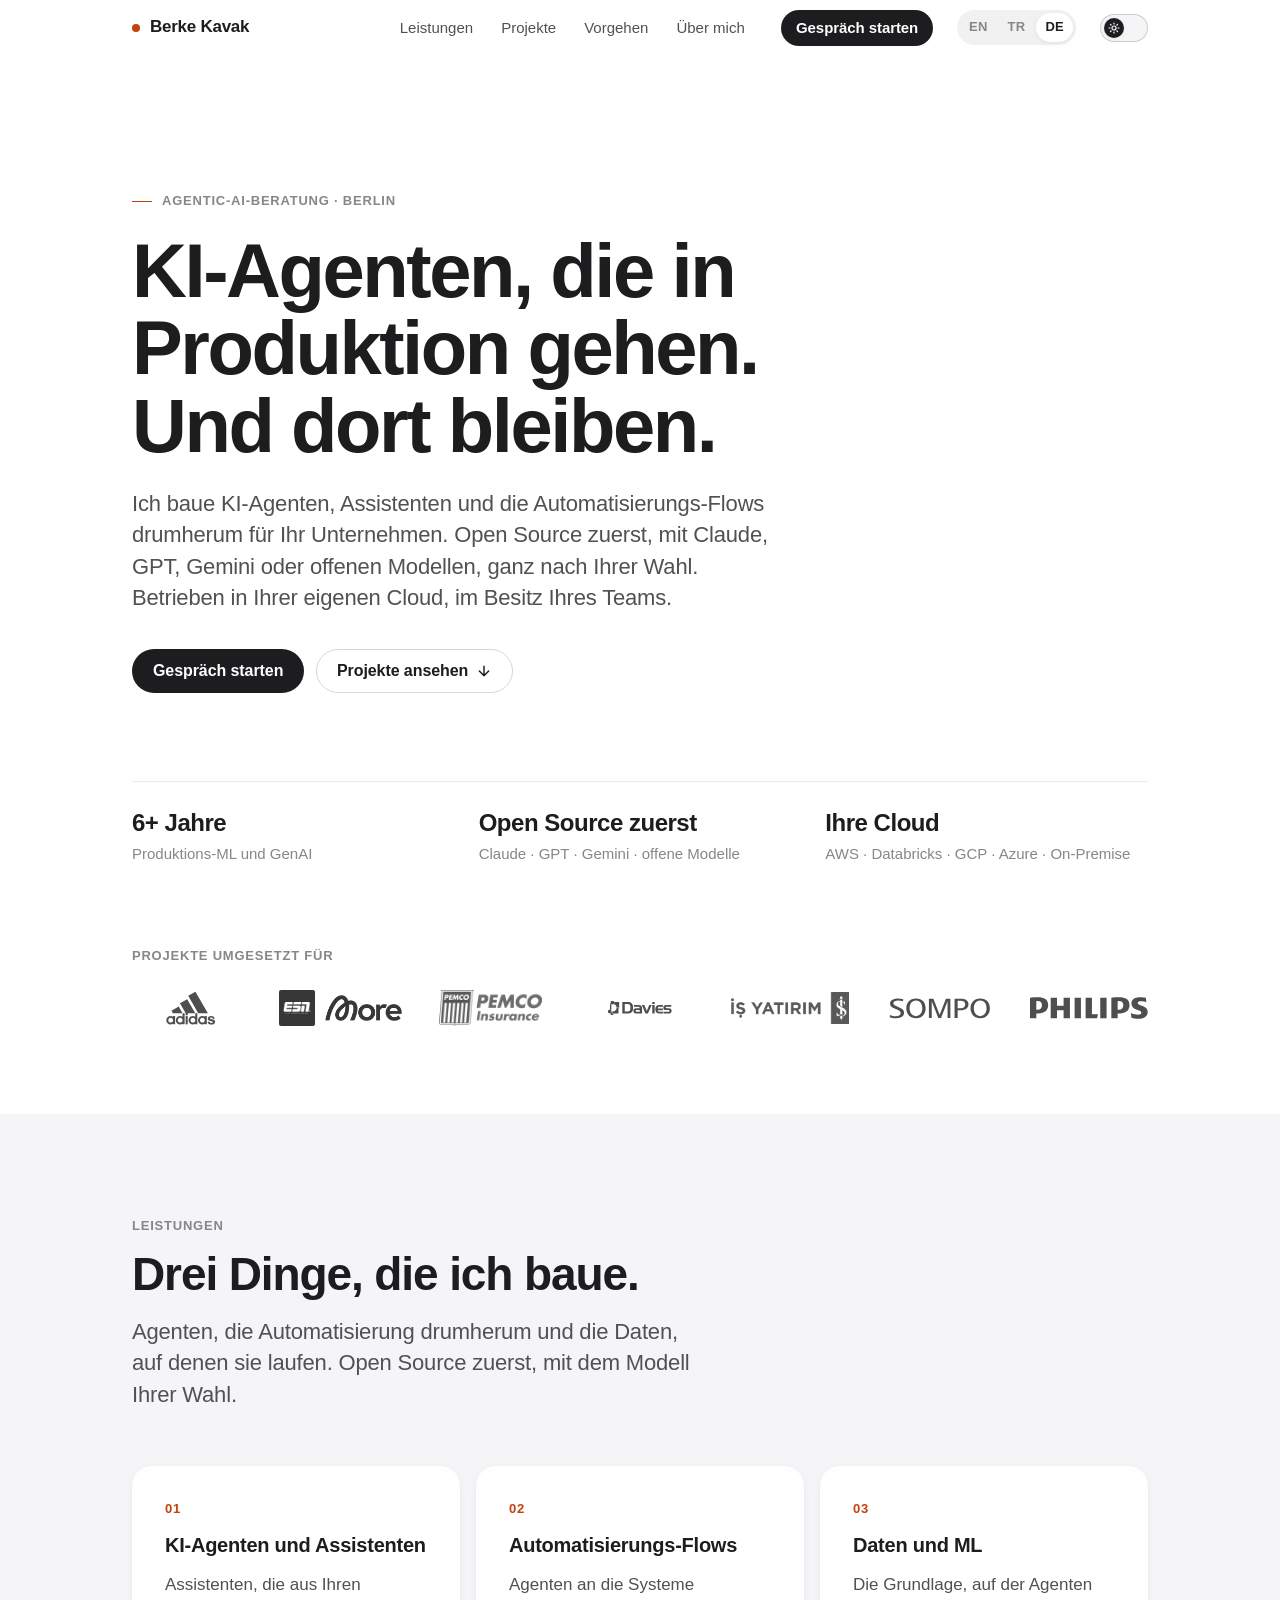
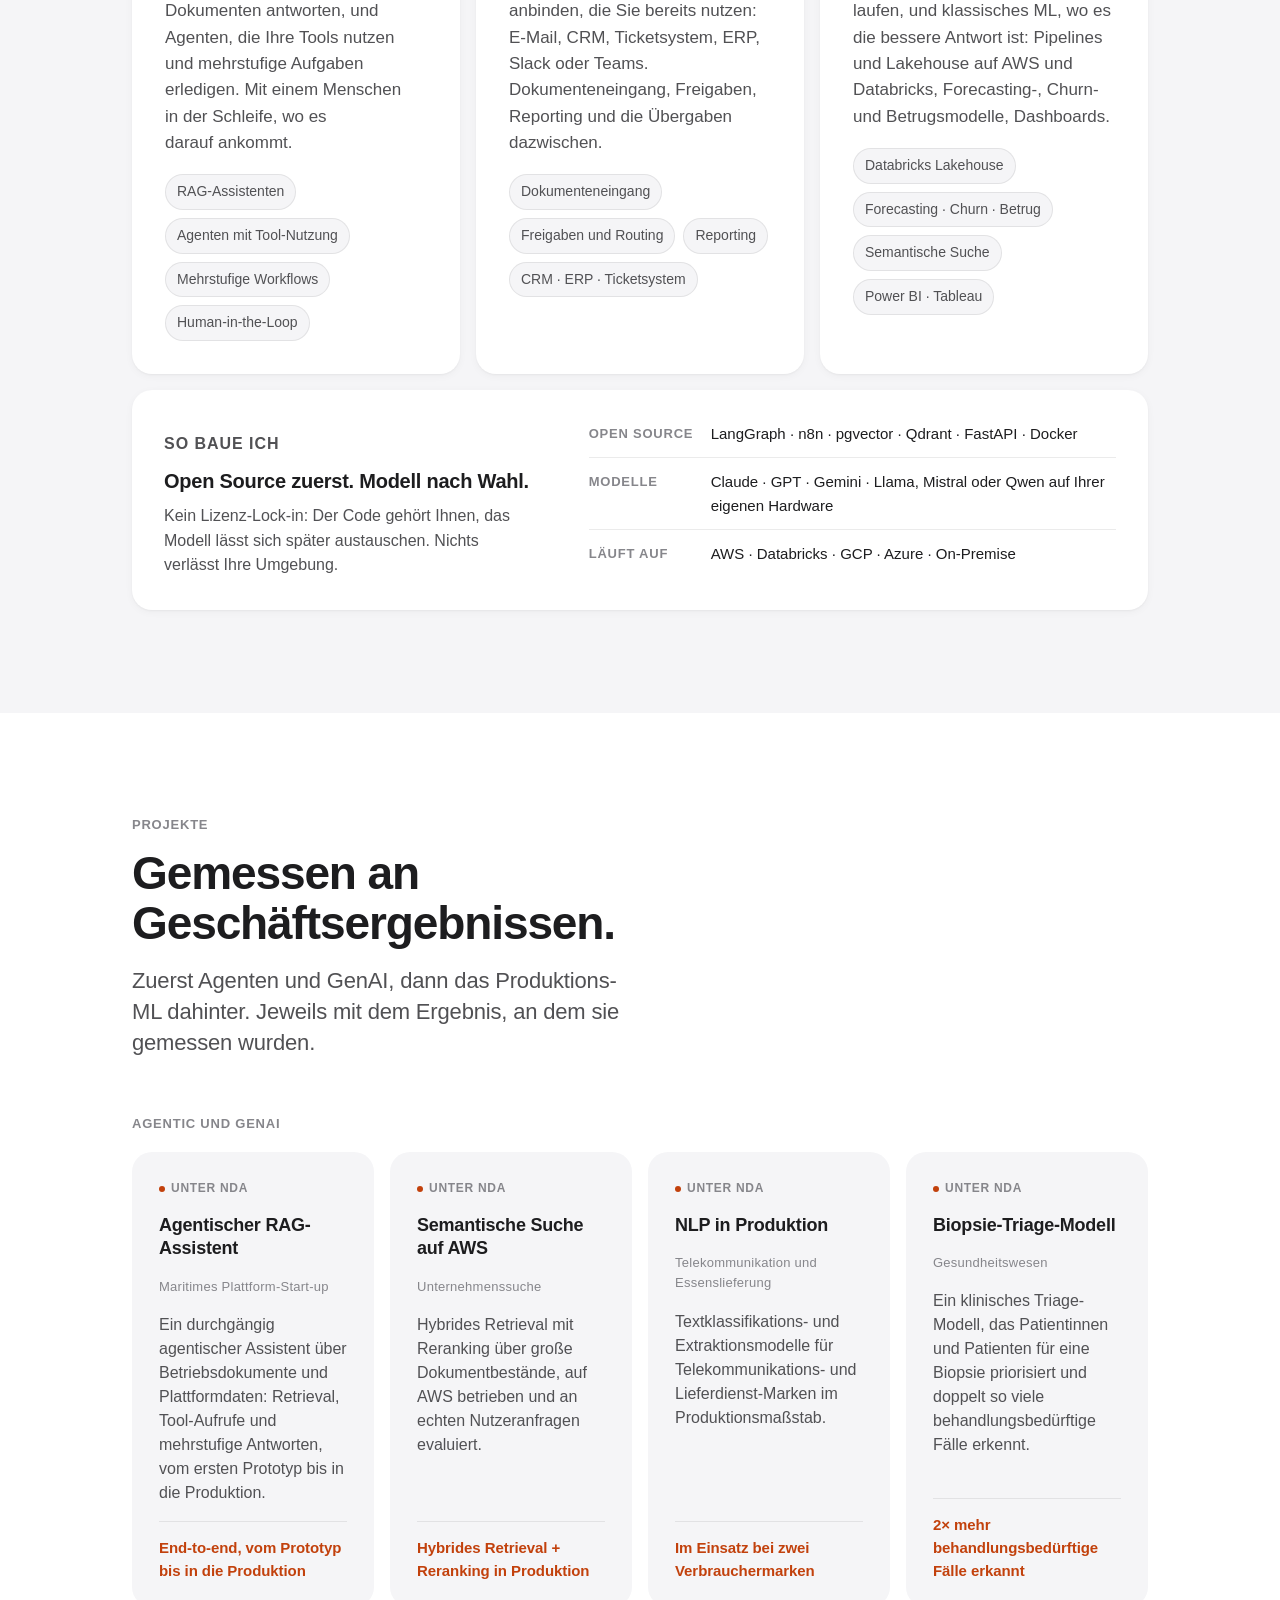
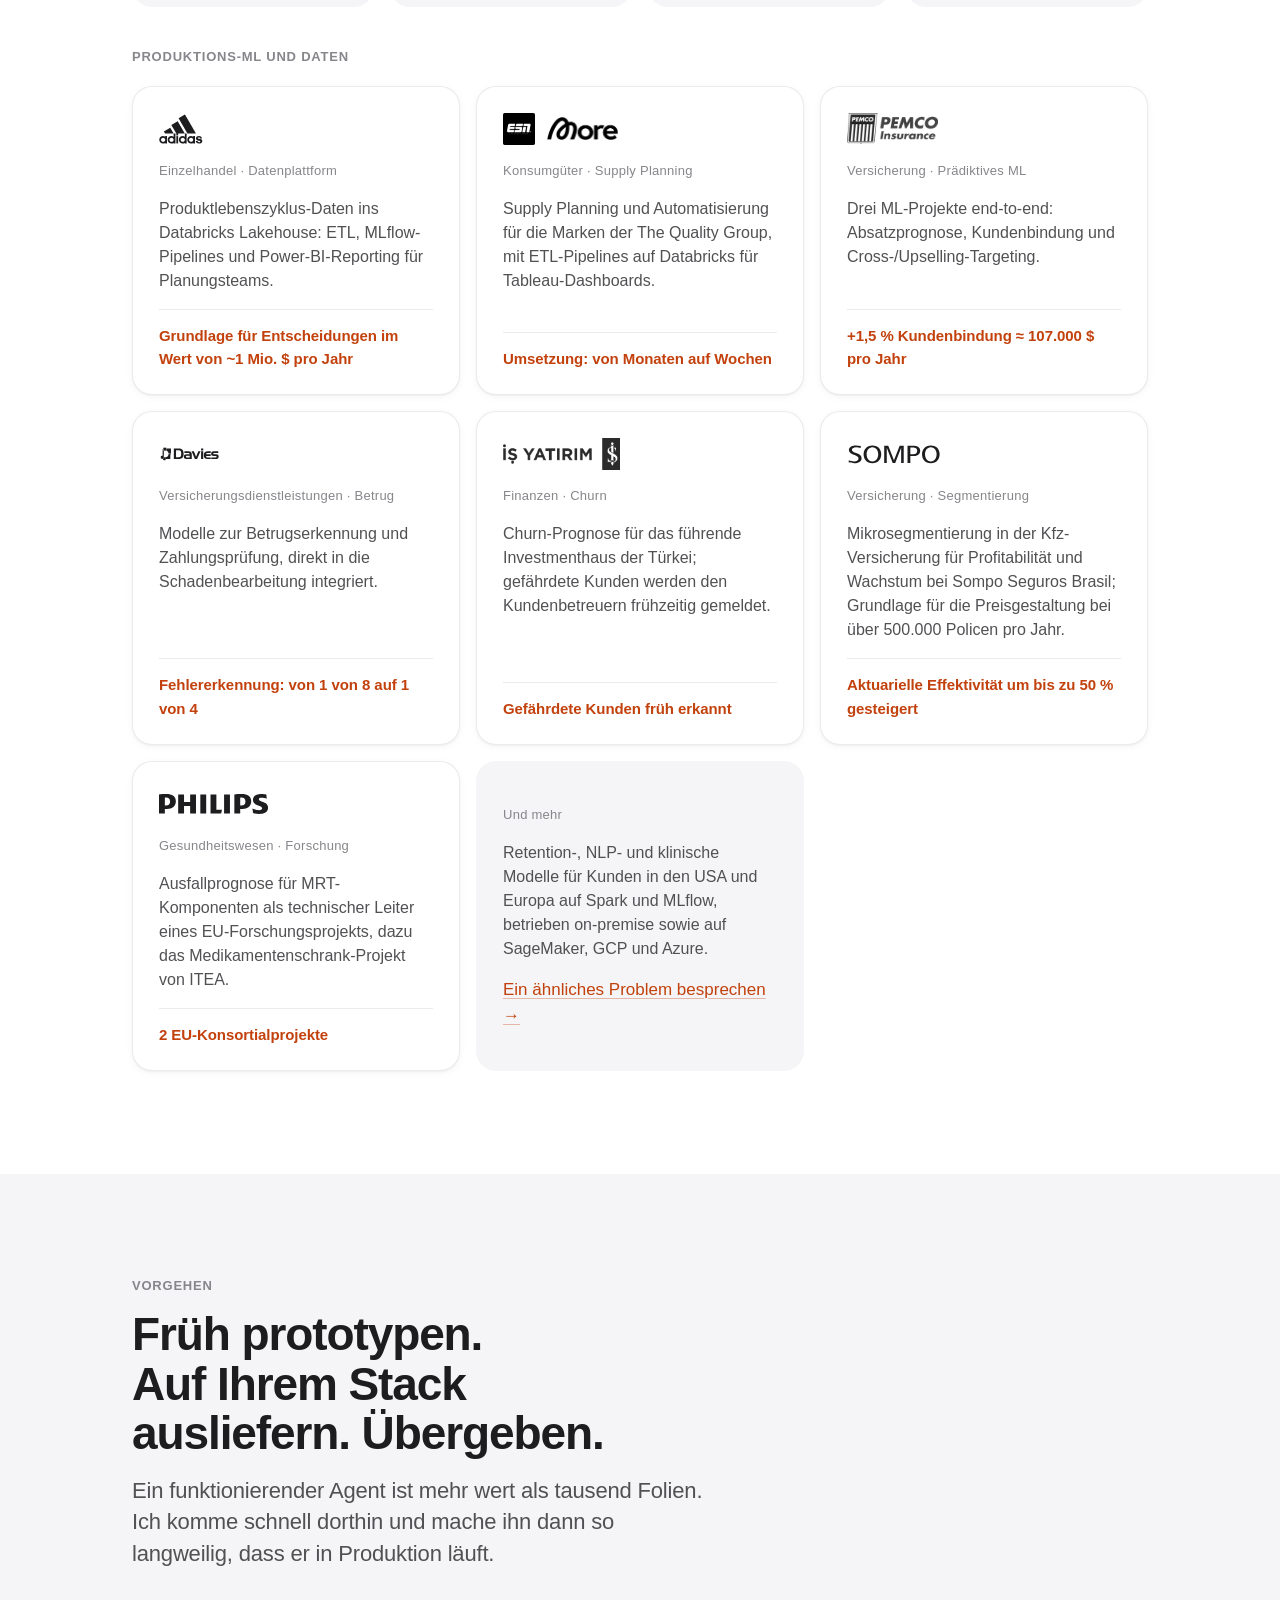
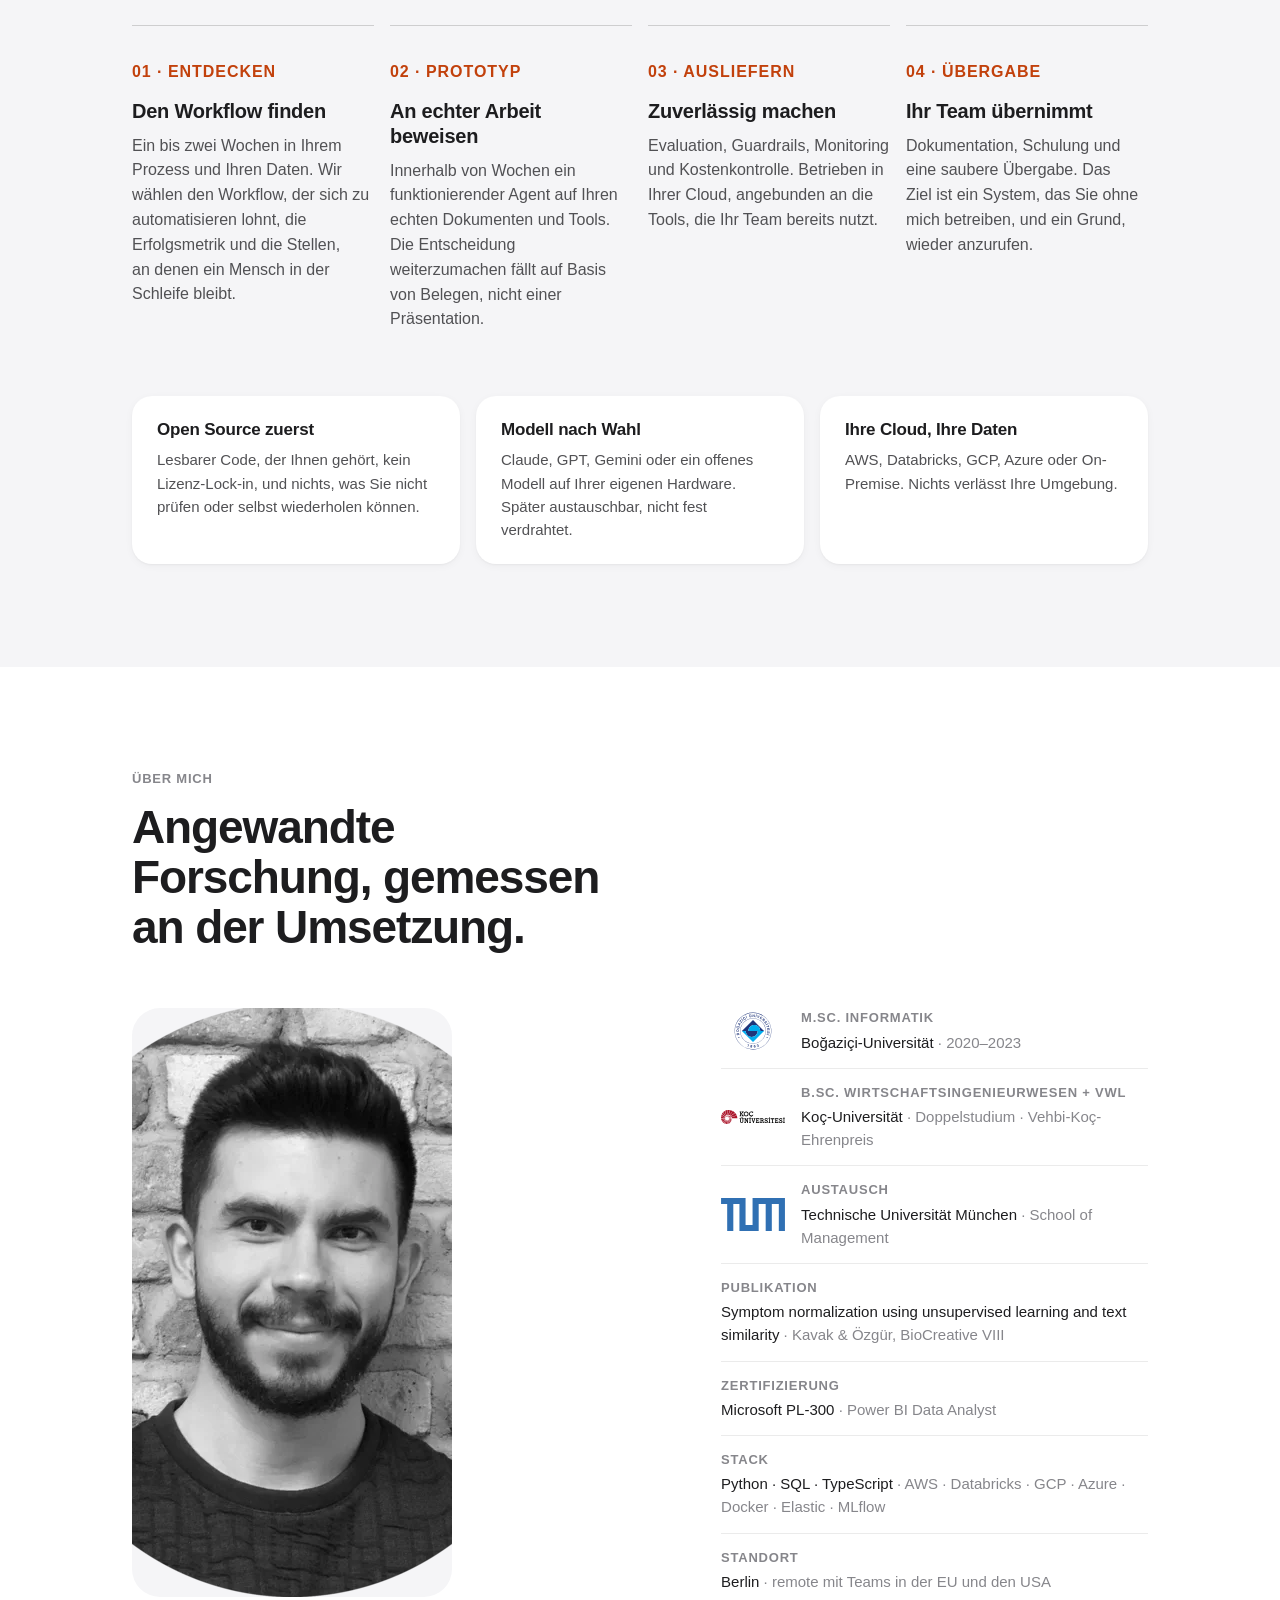
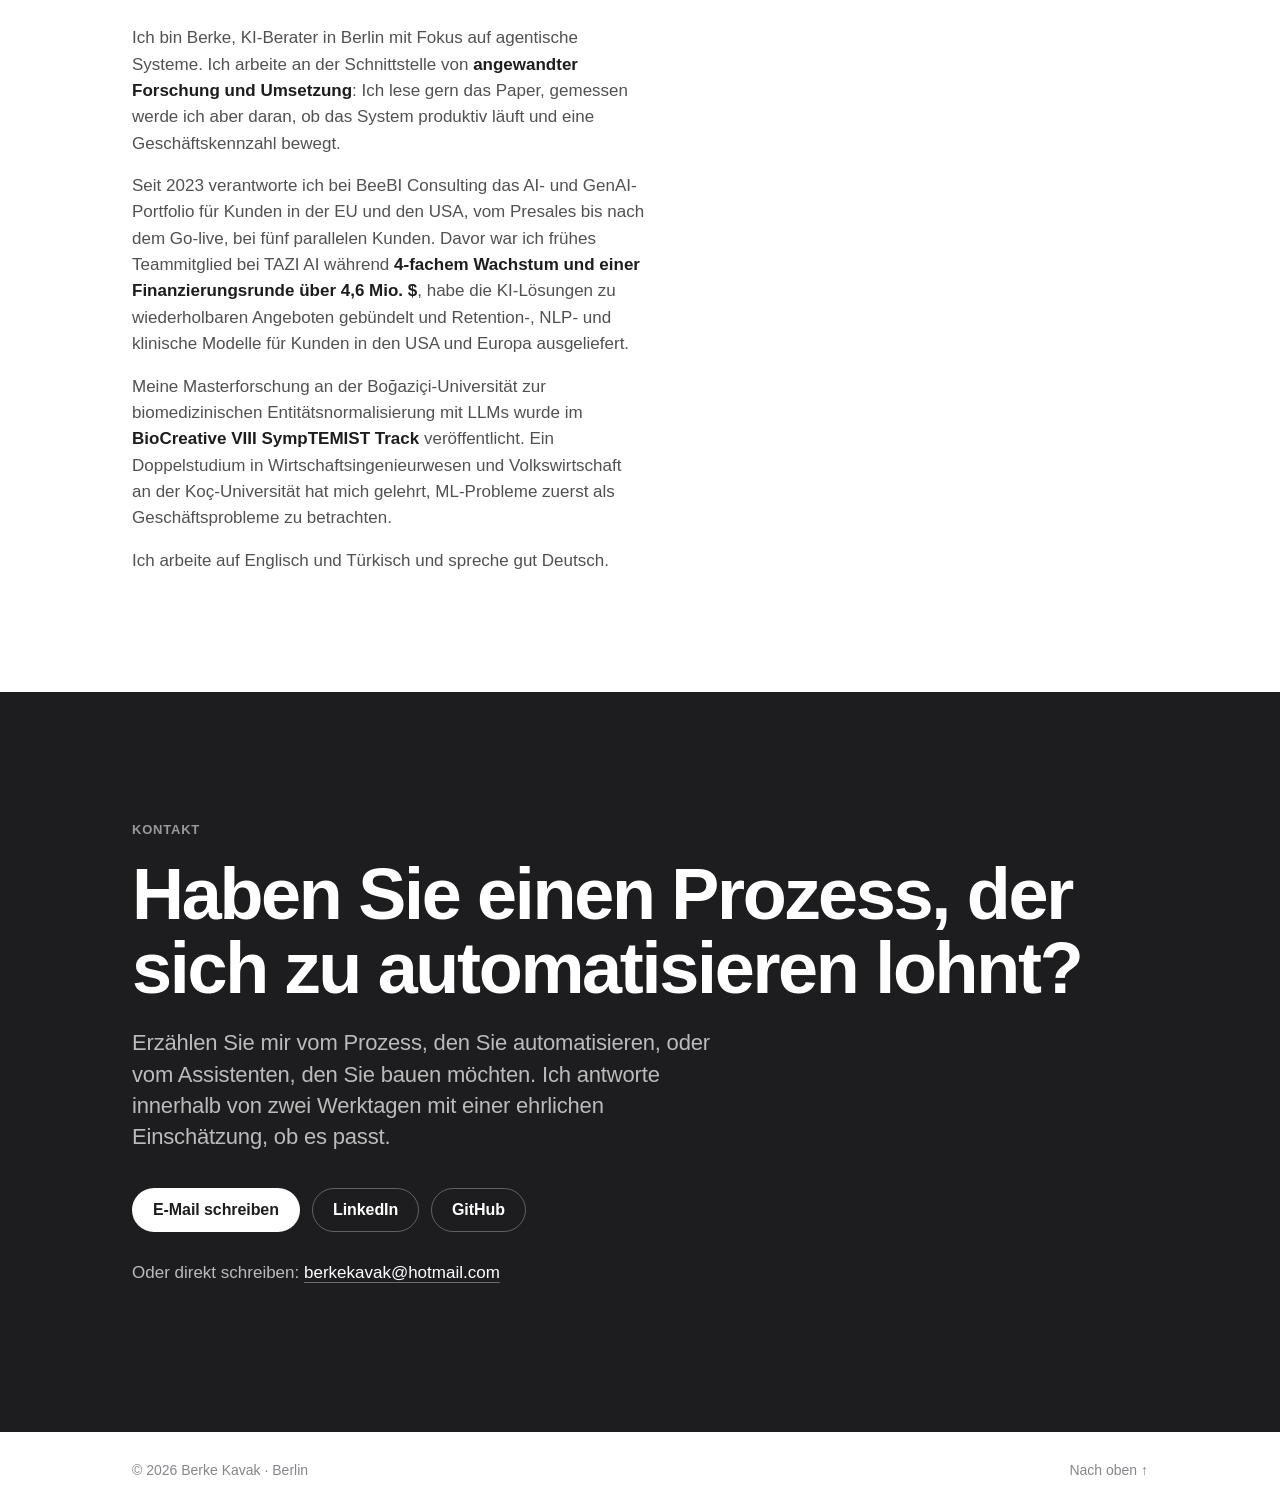
==== commit 5b9bbb6e: "Simplify offer: agents, automation flows, data; open source first Services collapse to three: AI age" ====
--- a/de/index.html
+++ b/de/index.html
@@ -5,9 +5,9 @@
 <meta name="viewport" content="width=device-width, initial-scale=1, viewport-fit=cover">
 <meta name="color-scheme" content="light dark">
 <title>Berke Kavak · Agentic-AI-Beratung, Berlin</title>
-<meta name="description" content="Agentic-AI-Beratung von Berke Kavak, Berlin: KI-Agenten, RAG-Assistenten und LLM-Systeme, konzipiert, evaluiert und produktiv betrieben in Ihrer eigenen Cloud. Mit sechs Jahren Produktions-ML für adidas, Philips, Sompo, PEMCO und Davies.">
+<meta name="description" content="Agentic-AI-Beratung von Berke Kavak, Berlin: KI-Agenten, Assistenten und Automatisierungs-Flows für Ihr Unternehmen. Open Source zuerst, mit Claude, GPT, Gemini oder offenen Modellen, in Ihrer eigenen Cloud. Mit sechs Jahren Produktions-ML für adidas, Philips, Sompo, PEMCO und Davies.">
 <meta property="og:title" content="Berke Kavak · Agentic-AI-Beratung">
-<meta property="og:description" content="KI-Agenten, die in Produktion gehen und dort bleiben. Agentische Systeme, Evaluation und LLM-Plattformen für Teams in der EU und den USA.">
+<meta property="og:description" content="KI-Agenten und Automatisierungs-Flows, die in Produktion gehen und dort bleiben. Open Source zuerst, mit dem Modell Ihrer Wahl, in Ihrer eigenen Cloud.">
 <meta property="og:type" content="website">
 <meta property="og:locale" content="de_DE">
 <meta property="og:url" content="https://berkekavak.com/de/">
@@ -58,12 +58,12 @@
     <div class="wrap">
       <p class="label reveal">Agentic-AI-Beratung · Berlin</p>
       <h1 class="display reveal" data-delay="1">KI-Agenten, die in Produktion gehen. Und dort bleiben.</h1>
-      <p class="lead reveal" data-delay="2">Ich konzipiere, baue und härte agentische KI-Systeme: Assistenten, die in Ihren Dokumenten recherchieren, über Ihre Tools handeln und mehrstufige Aufgaben erledigen. Evaluiert an echten Aufgaben, betrieben in Ihrer eigenen Cloud, im Besitz Ihres Teams.</p>
+      <p class="lead reveal" data-delay="2">Ich baue KI-Agenten, Assistenten und die Automatisierungs-Flows drumherum für Ihr Unternehmen. Open Source zuerst, mit Claude, GPT, Gemini oder offenen Modellen, ganz nach Ihrer Wahl. Betrieben in Ihrer eigenen Cloud, im Besitz Ihres Teams.</p>
       <div class="hero-actions reveal" data-delay="3">
         <a class="btn btn-primary" href="#contact">Gespräch starten</a>
         <a class="btn btn-ghost" href="#work">Projekte ansehen <svg viewBox="0 0 24 24" fill="none" stroke="currentColor" stroke-width="2.2" stroke-linecap="round" stroke-linejoin="round" aria-hidden="true"><path d="M12 5v14M5 12l7 7 7-7"/></svg></a>
       </div>
-      <div class="hero-meta reveal" data-delay="3"><div><b>6+ Jahre</b><span>Produktions-ML und GenAI</span></div><div><b>Agenten in Produktion</b><span>RAG, Tool-Nutzung, mehrstufige Workflows</span></div><div><b>4 Märkte</b><span>USA · EU · Brasilien · Türkei</span></div></div>
+      <div class="hero-meta reveal" data-delay="3"><div><b>6+ Jahre</b><span>Produktions-ML und GenAI</span></div><div><b>Open Source zuerst</b><span>Claude · GPT · Gemini · offene Modelle</span></div><div><b>Ihre Cloud</b><span>AWS · Databricks · GCP · Azure · On-Premise</span></div></div>
     </div>
   </header>
 
@@ -79,10 +79,11 @@
     <div class="wrap">
       <div class="sec-head">
         <p class="label reveal">Leistungen</p>
-        <h2 class="h2 reveal" data-delay="1">Vier Wege der Zusammenarbeit.</h2>
-        <p class="lead reveal" data-delay="2">Jedes Projekt beginnt mit einem Workflow, der sich zu automatisieren lohnt, und endet mit einem System, das Ihr Team ohne mich betreibt.</p>
+        <h2 class="h2 reveal" data-delay="1">Drei Dinge, die ich baue.</h2>
+        <p class="lead reveal" data-delay="2">Agenten, die Automatisierung drumherum und die Daten, auf denen sie laufen. Open Source zuerst, mit dem Modell Ihrer Wahl.</p>
       </div>
-      <div class="grid-2"><article class="card reveal"><span class="num">01</span><h3 class="h3">Agentische Systeme und Assistenten</h3><p>KI-Agenten und RAG-Assistenten, die in Ihren Dokumenten recherchieren, Ihre Tools aufrufen und mehrstufige Aufgaben abschließen. Mit Menschen in der Schleife, wo es darauf ankommt.</p><ul><li>Agentic RAG</li><li>Tool-Nutzung und Function Calling</li><li>Mehrstufige Workflows</li><li>Human-in-the-Loop</li></ul></article><article class="card reveal" data-delay="1"><span class="num">02</span><h3 class="h3">Evaluation, Guardrails und Zuverlässigkeit</h3><p>Der Teil, der einen Agenten sicher betreibbar macht: Offline- und Online-Evaluationen, Guardrails, Observability, Latenz- und Kostenkontrolle. Vor dem Launch gebaut, nicht nach dem ersten Vorfall.</p><ul><li>LLM-Evaluation</li><li>Guardrails</li><li>Observability</li><li>Kosten und Latenz</li></ul></article><article class="card reveal" data-delay="2"><span class="num">03</span><h3 class="h3">Daten, Retrieval und Plattform</h3><p>Agentenfähige Grundlagen: semantische Suche mit hybridem Retrieval und Reranking, Lakehouse-Pipelines und LLMOps auf AWS und Databricks. Wo klassisches ML die bessere Antwort ist, auch Forecasting-, Churn- und Betrugsmodelle.</p><ul><li>Hybrides Retrieval</li><li>Databricks Lakehouse</li><li>AWS · GCP · Azure</li><li>Prädiktives ML</li></ul></article><article class="card reveal" data-delay="3"><span class="num">04</span><h3 class="h3">Beratung und Fractional AI Lead</h3><p>Agentic-AI-Roadmap, Priorisierung von Anwendungsfällen, Build-or-Buy- und Architekturentscheidungen sowie operative Führung der Umsetzung über Ihre Teams hinweg.</p><ul><li>Use-Case-Bewertung</li><li>Build or Buy</li><li>Architektur-Reviews</li><li>Fractional AI Lead</li></ul></article></div>
+      <div class="grid-3"><article class="card reveal"><span class="num">01</span><h3 class="h3">KI-Agenten und Assistenten</h3><p>Assistenten, die aus Ihren Dokumenten antworten, und Agenten, die Ihre Tools nutzen und mehrstufige Aufgaben erledigen. Mit einem Menschen in der Schleife, wo es darauf ankommt.</p><ul><li>RAG-Assistenten</li><li>Agenten mit Tool-Nutzung</li><li>Mehrstufige Workflows</li><li>Human-in-the-Loop</li></ul></article><article class="card reveal" data-delay="1"><span class="num">02</span><h3 class="h3">Automatisierungs-Flows</h3><p>Agenten an die Systeme anbinden, die Sie bereits nutzen: E-Mail, CRM, Ticketsystem, ERP, Slack oder Teams. Dokumenteneingang, Freigaben, Reporting und die Übergaben dazwischen.</p><ul><li>Dokumenteneingang</li><li>Freigaben und Routing</li><li>Reporting</li><li>CRM · ERP · Ticketsystem</li></ul></article><article class="card reveal" data-delay="2"><span class="num">03</span><h3 class="h3">Daten und ML</h3><p>Die Grundlage, auf der Agenten laufen, und klassisches ML, wo es die bessere Antwort ist: Pipelines und Lakehouse auf AWS und Databricks, Forecasting-, Churn- und Betrugsmodelle, Dashboards.</p><ul><li>Databricks Lakehouse</li><li>Forecasting · Churn · Betrug</li><li>Semantische Suche</li><li>Power BI · Tableau</li></ul></article></div>
+      <div class="stack reveal"><div><p class="label">So baue ich</p><h3 class="h3">Open Source zuerst. Modell nach Wahl.</h3><p>Kein Lizenz-Lock-in: Der Code gehört Ihnen, das Modell lässt sich später austauschen. Nichts verlässt Ihre Umgebung.</p></div><dl><div><dt>Open Source</dt><dd>LangGraph · n8n · pgvector · Qdrant · FastAPI · Docker</dd></div><div><dt>Modelle</dt><dd>Claude · GPT · Gemini · Llama, Mistral oder Qwen auf Ihrer eigenen Hardware</dd></div><div><dt>Läuft auf</dt><dd>AWS · Databricks · GCP · Azure · On-Premise</dd></div></dl></div>
     </div>
   </section>
 
@@ -91,7 +92,7 @@
       <div class="sec-head">
         <p class="label reveal">Projekte</p>
         <h2 class="h2 reveal" data-delay="1">Gemessen an Geschäftsergebnissen.</h2>
-        <p class="lead reveal" data-delay="2">Zuerst agentische und GenAI-Projekte, dann das Produktions-ML dahinter. Jeweils mit dem Ergebnis, an dem sie gemessen wurden.</p>
+        <p class="lead reveal" data-delay="2">Zuerst Agenten und GenAI, dann das Produktions-ML dahinter. Jeweils mit dem Ergebnis, an dem sie gemessen wurden.</p>
       </div>
       <div class="work-group">
         <p class="label reveal">Agentic und GenAI</p>
@@ -109,11 +110,11 @@
     <div class="wrap">
       <div class="sec-head">
         <p class="label reveal">Vorgehen</p>
-        <h2 class="h2 reveal" data-delay="1">Früh prototypen. Evaluieren vor Autonomie. Übergeben.</h2>
-        <p class="lead reveal" data-delay="2">Ein funktionierender Agent ist mehr wert als tausend Folien. Ich komme schnell dorthin und mache ihn dann so langweilig, dass man ihm in Produktion vertrauen kann.</p>
+        <h2 class="h2 reveal" data-delay="1">Früh prototypen. Auf Ihrem Stack ausliefern. Übergeben.</h2>
+        <p class="lead reveal" data-delay="2">Ein funktionierender Agent ist mehr wert als tausend Folien. Ich komme schnell dorthin und mache ihn dann so langweilig, dass er in Produktion läuft.</p>
       </div>
-      <div class="steps"><div class="step reveal"><p class="label">01 · Entdecken</p><h3 class="h3">Den Workflow finden</h3><p>Ein bis zwei Wochen in Ihrem Prozess und Ihren Daten. Wir wählen den Workflow, der sich zu automatisieren lohnt, die Erfolgsmetrik und die Stellen, an denen ein Mensch in der Schleife bleibt.</p></div><div class="step reveal" data-delay="1"><p class="label">02 · Prototyp</p><h3 class="h3">An echter Arbeit beweisen</h3><p>Innerhalb von Wochen ein funktionierender Agent auf Ihren echten Dokumenten und Tools. Die Entscheidung weiterzumachen fällt auf Basis von Belegen, nicht einer Präsentation.</p></div><div class="step reveal" data-delay="2"><p class="label">03 · Härten</p><h3 class="h3">Autonomie verdienen</h3><p>Evaluations-Suites, Guardrails, Observability und Kostenkontrolle. Betrieben in Ihrer Cloud, integriert in die Tools, die Ihr Team bereits nutzt.</p></div><div class="step reveal" data-delay="3"><p class="label">04 · Übergabe</p><h3 class="h3">Ihr Team übernimmt</h3><p>Dokumentation, Schulung und eine saubere Übergabe. Das Ziel ist ein System, das Sie ohne mich betreiben, und ein Grund, wieder anzurufen.</p></div></div>
-      <div class="principles"><div class="principle reveal"><h3 class="h3">Evaluation vor Autonomie</h3><p>Ein Agent bekommt nur so viel Freiheit, wie die Evaluationen belegen. Gemessen, nicht angenommen.</p></div><div class="principle reveal" data-delay="1"><h3 class="h3">Ihr Stack, Ihre Cloud</h3><p>AWS, Databricks, GCP oder Azure. Kein neuer Vendor-Lock-in, und nichts verlässt Ihre Umgebung.</p></div><div class="principle reveal" data-delay="2"><h3 class="h3">Keine Blackbox</h3><p>Lesbarer Code, dokumentierte Entscheidungen und Evaluationen, die Sie selbst wiederholen können. Sie sollten alles prüfen können.</p></div></div>
+      <div class="steps"><div class="step reveal"><p class="label">01 · Entdecken</p><h3 class="h3">Den Workflow finden</h3><p>Ein bis zwei Wochen in Ihrem Prozess und Ihren Daten. Wir wählen den Workflow, der sich zu automatisieren lohnt, die Erfolgsmetrik und die Stellen, an denen ein Mensch in der Schleife bleibt.</p></div><div class="step reveal" data-delay="1"><p class="label">02 · Prototyp</p><h3 class="h3">An echter Arbeit beweisen</h3><p>Innerhalb von Wochen ein funktionierender Agent auf Ihren echten Dokumenten und Tools. Die Entscheidung weiterzumachen fällt auf Basis von Belegen, nicht einer Präsentation.</p></div><div class="step reveal" data-delay="2"><p class="label">03 · Ausliefern</p><h3 class="h3">Zuverlässig machen</h3><p>Evaluation, Guardrails, Monitoring und Kostenkontrolle. Betrieben in Ihrer Cloud, angebunden an die Tools, die Ihr Team bereits nutzt.</p></div><div class="step reveal" data-delay="3"><p class="label">04 · Übergabe</p><h3 class="h3">Ihr Team übernimmt</h3><p>Dokumentation, Schulung und eine saubere Übergabe. Das Ziel ist ein System, das Sie ohne mich betreiben, und ein Grund, wieder anzurufen.</p></div></div>
+      <div class="principles"><div class="principle reveal"><h3 class="h3">Open Source zuerst</h3><p>Lesbarer Code, der Ihnen gehört, kein Lizenz-Lock-in, und nichts, was Sie nicht prüfen oder selbst wiederholen können.</p></div><div class="principle reveal" data-delay="1"><h3 class="h3">Modell nach Wahl</h3><p>Claude, GPT, Gemini oder ein offenes Modell auf Ihrer eigenen Hardware. Später austauschbar, nicht fest verdrahtet.</p></div><div class="principle reveal" data-delay="2"><h3 class="h3">Ihre Cloud, Ihre Daten</h3><p>AWS, Databricks, GCP, Azure oder On-Premise. Nichts verlässt Ihre Umgebung.</p></div></div>
     </div>
   </section>
 
@@ -136,7 +137,7 @@
   <section id="contact" class="contact">
     <div class="wrap">
       <p class="label reveal">Kontakt</p>
-      <h2 class="display reveal" data-delay="1">Haben Sie einen Workflow, der sich zu automatisieren lohnt?</h2>
+      <h2 class="display reveal" data-delay="1">Haben Sie einen Prozess, der sich zu automatisieren lohnt?</h2>
       <p class="lead reveal" data-delay="2">Erzählen Sie mir vom Prozess, den Sie automatisieren, oder vom Assistenten, den Sie bauen möchten. Ich antworte innerhalb von zwei Werktagen mit einer ehrlichen Einschätzung, ob es passt.</p>
       <div class="actions reveal" data-delay="3">
         <a class="btn btn-primary" href="mailto:berkekavak@hotmail.com?subject=Anfrage%20Agentic%20AI">E-Mail schreiben</a>
--- a/assets/site.css
+++ b/assets/site.css
@@ -504,3 +504,21 @@
 @media (min-width: 961px) { .work-grid.four { grid-template-columns: repeat(4, minmax(0, 1fr)); } }
 @media (max-width: 520px) { .work-grid.four { grid-template-columns: 1fr; } }
 @media (max-width: 520px) { .hero-meta { grid-template-columns: 1fr; gap: 16px; } }
+
+/* Three-up service grid and the stack strip under it */
+.grid-3 { display: grid; grid-template-columns: repeat(3, minmax(0, 1fr)); gap: 16px; }
+.stack {
+  margin-top: 16px; padding: clamp(22px, 3vw, 32px);
+  border-radius: var(--radius); background: var(--bg); box-shadow: var(--shadow-sm);
+  display: grid; grid-template-columns: minmax(0, 1fr) minmax(0, 1.4fr); gap: 20px 48px; align-items: start;
+}
+.stack .label { margin-bottom: 12px; }
+.stack .h3 { font-size: 1.25rem; }
+.stack > div > p { margin: 10px 0 0; color: var(--fg-2); font-size: 1rem; max-width: 40ch; text-wrap: pretty; }
+.stack dl { margin: 0; }
+.stack dl > div { display: grid; grid-template-columns: 110px minmax(0, 1fr); gap: 12px; padding: 12px 0; border-top: 1px solid var(--line); }
+.stack dl > div:first-child { border-top: 0; padding-top: 0; }
+.stack dt { font-size: 0.8125rem; font-weight: 600; letter-spacing: 0.06em; text-transform: uppercase; color: var(--fg-3); padding-top: 2px; }
+.stack dd { margin: 0; font-size: 0.9375rem; color: var(--fg); }
+@media (max-width: 960px) { .grid-3 { grid-template-columns: 1fr; } }
+@media (max-width: 760px) { .stack { grid-template-columns: 1fr; } .stack dl > div { grid-template-columns: 90px minmax(0, 1fr); } }
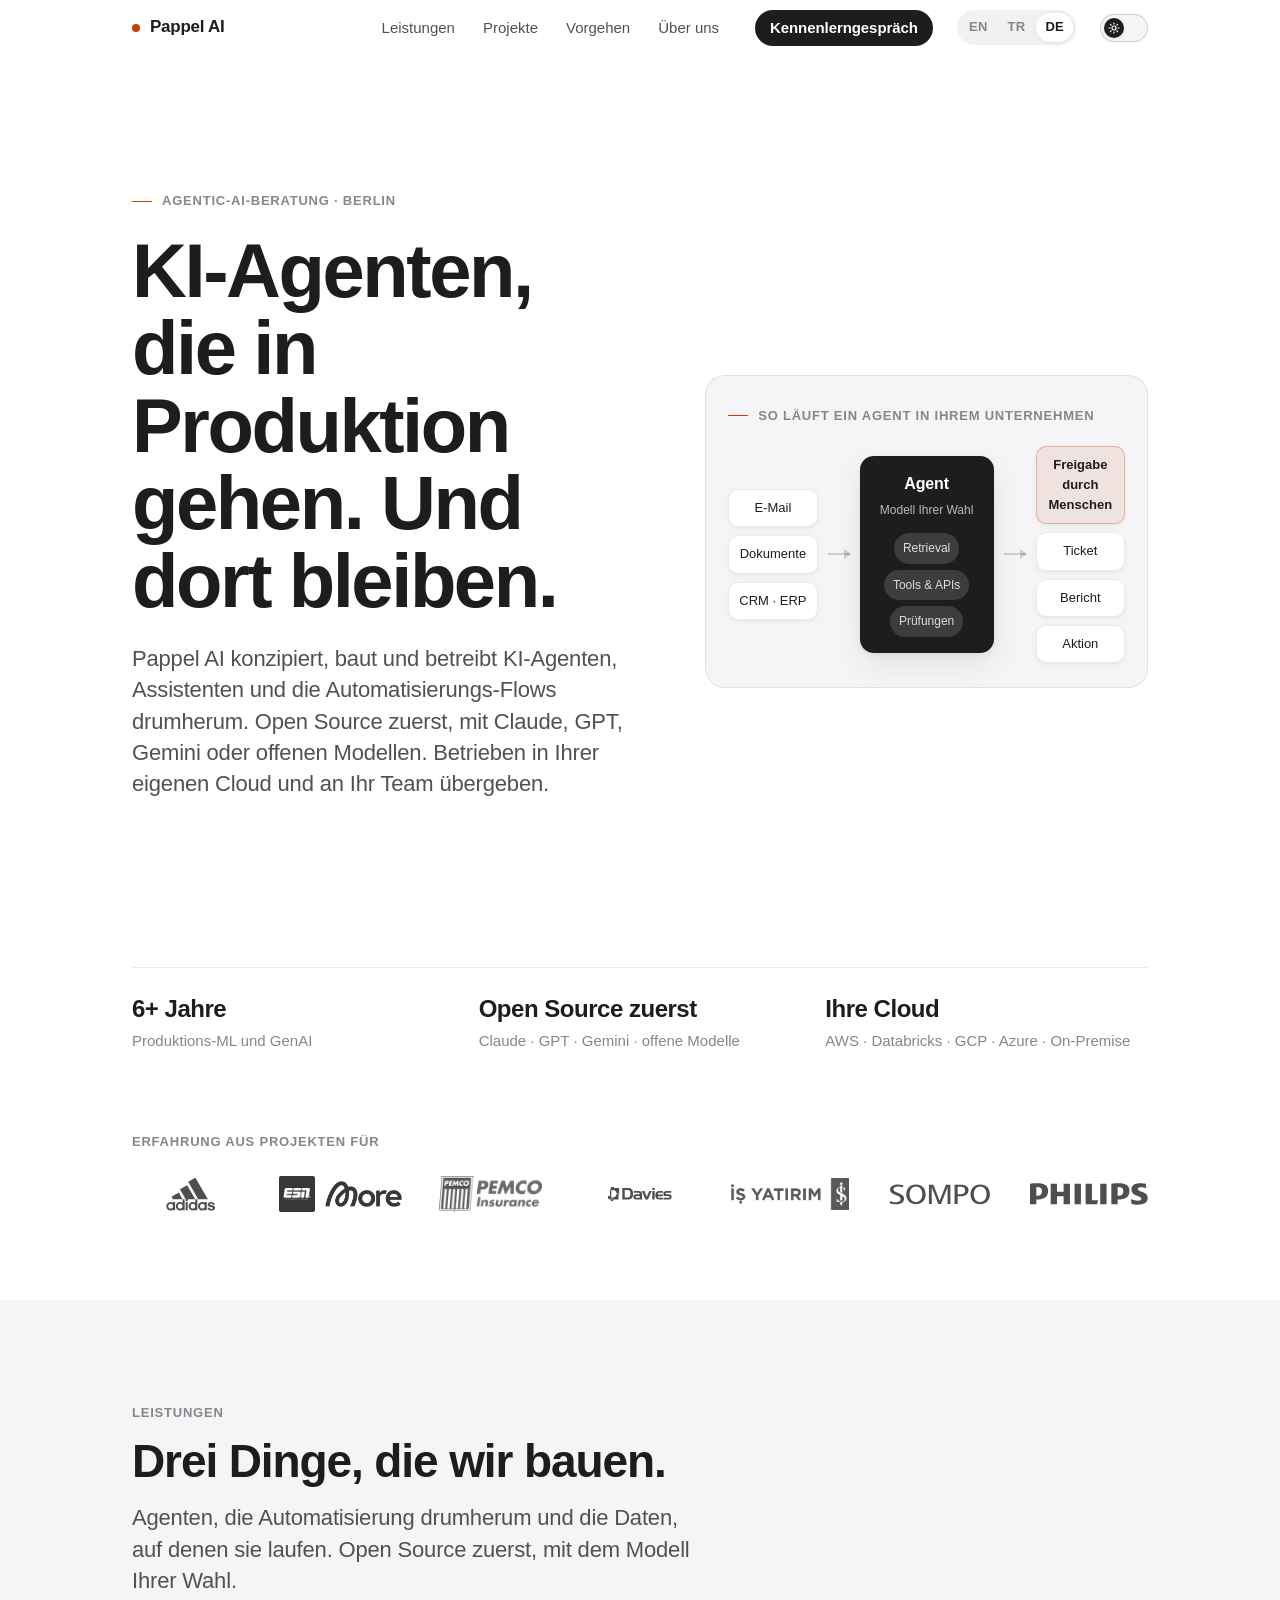
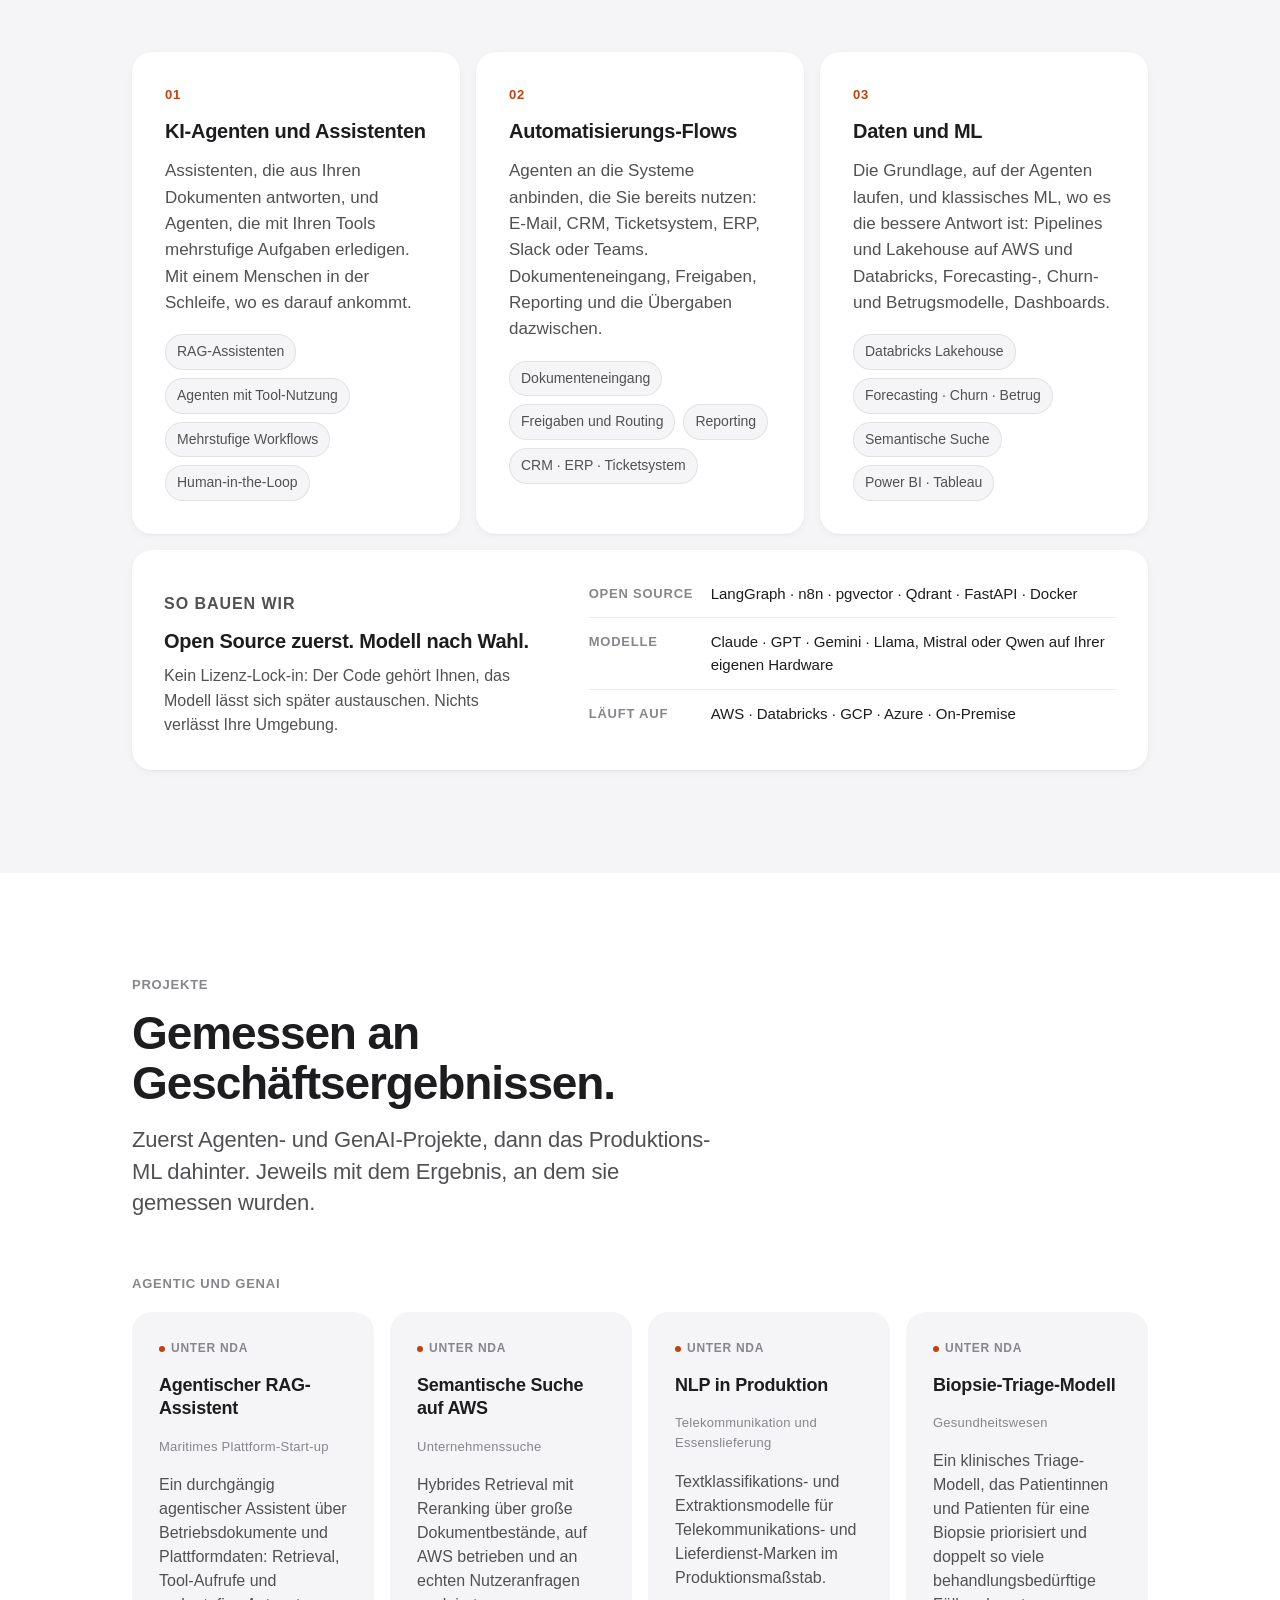
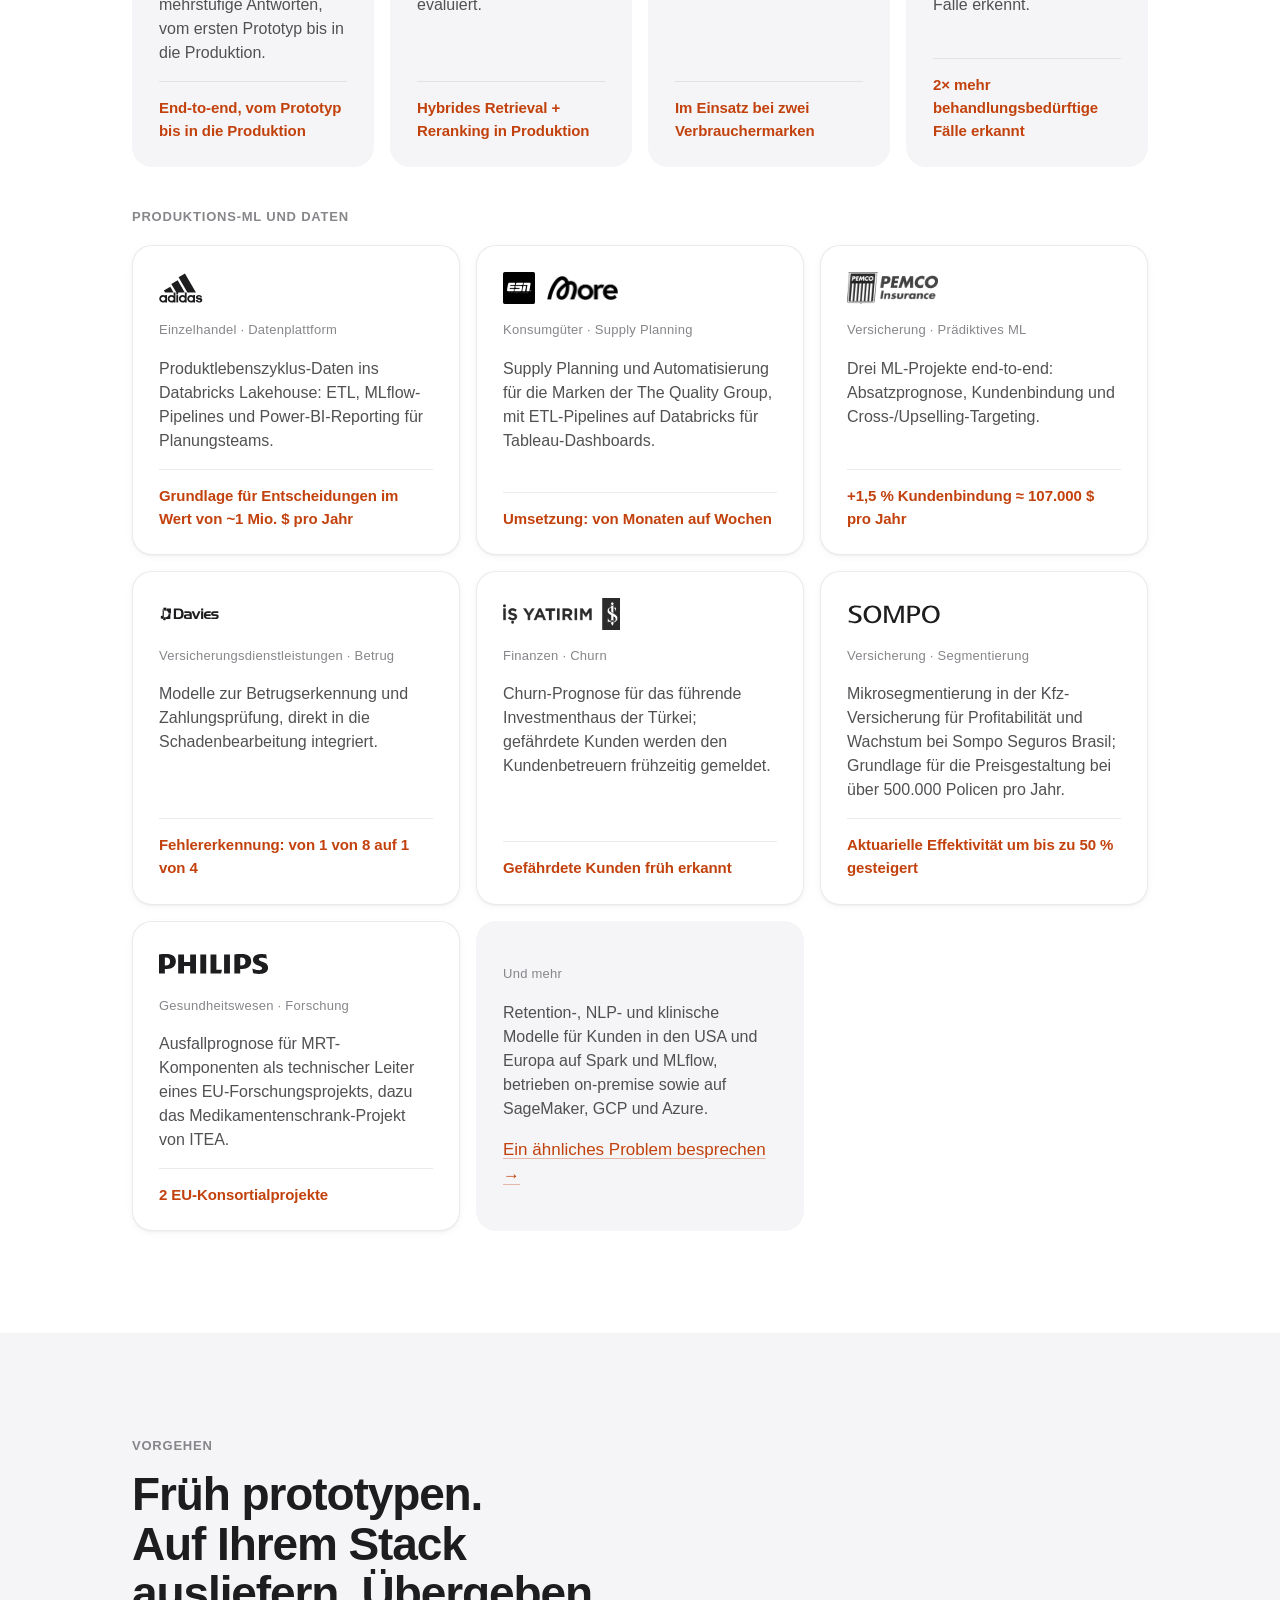
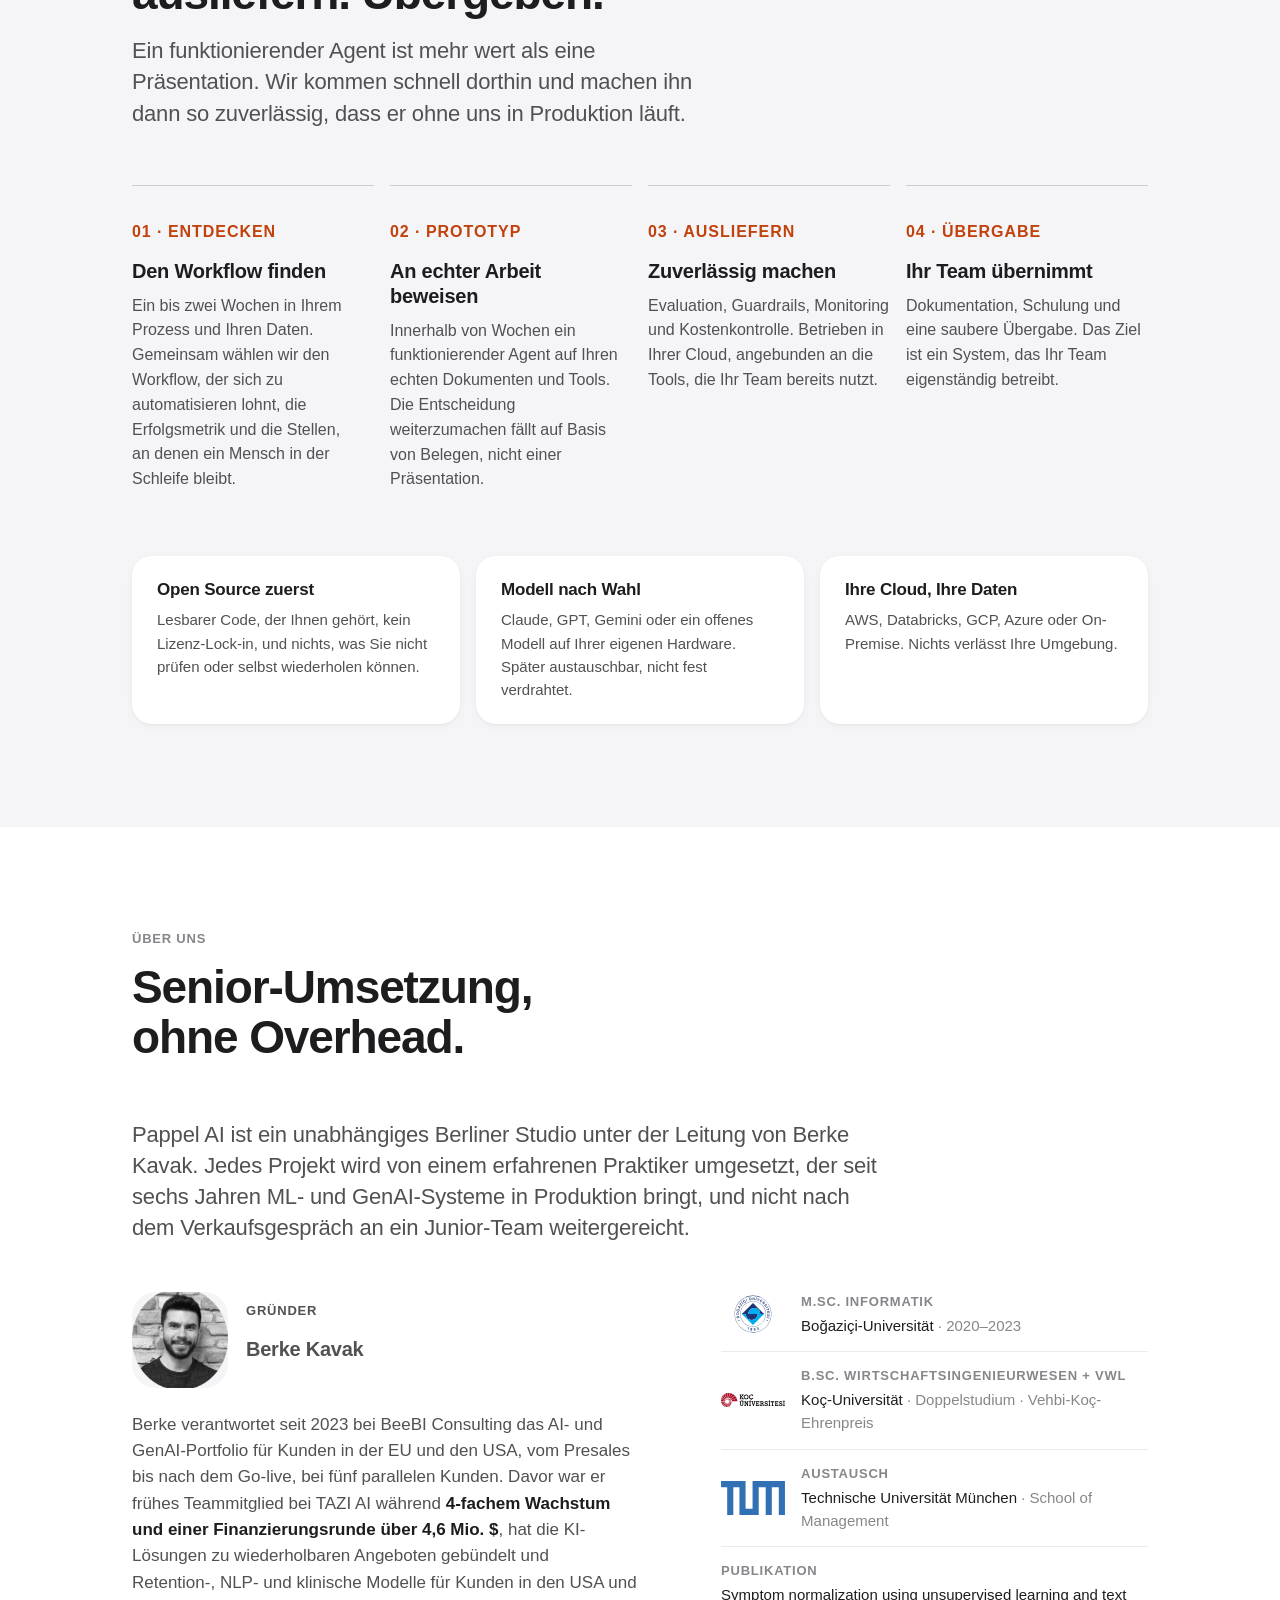
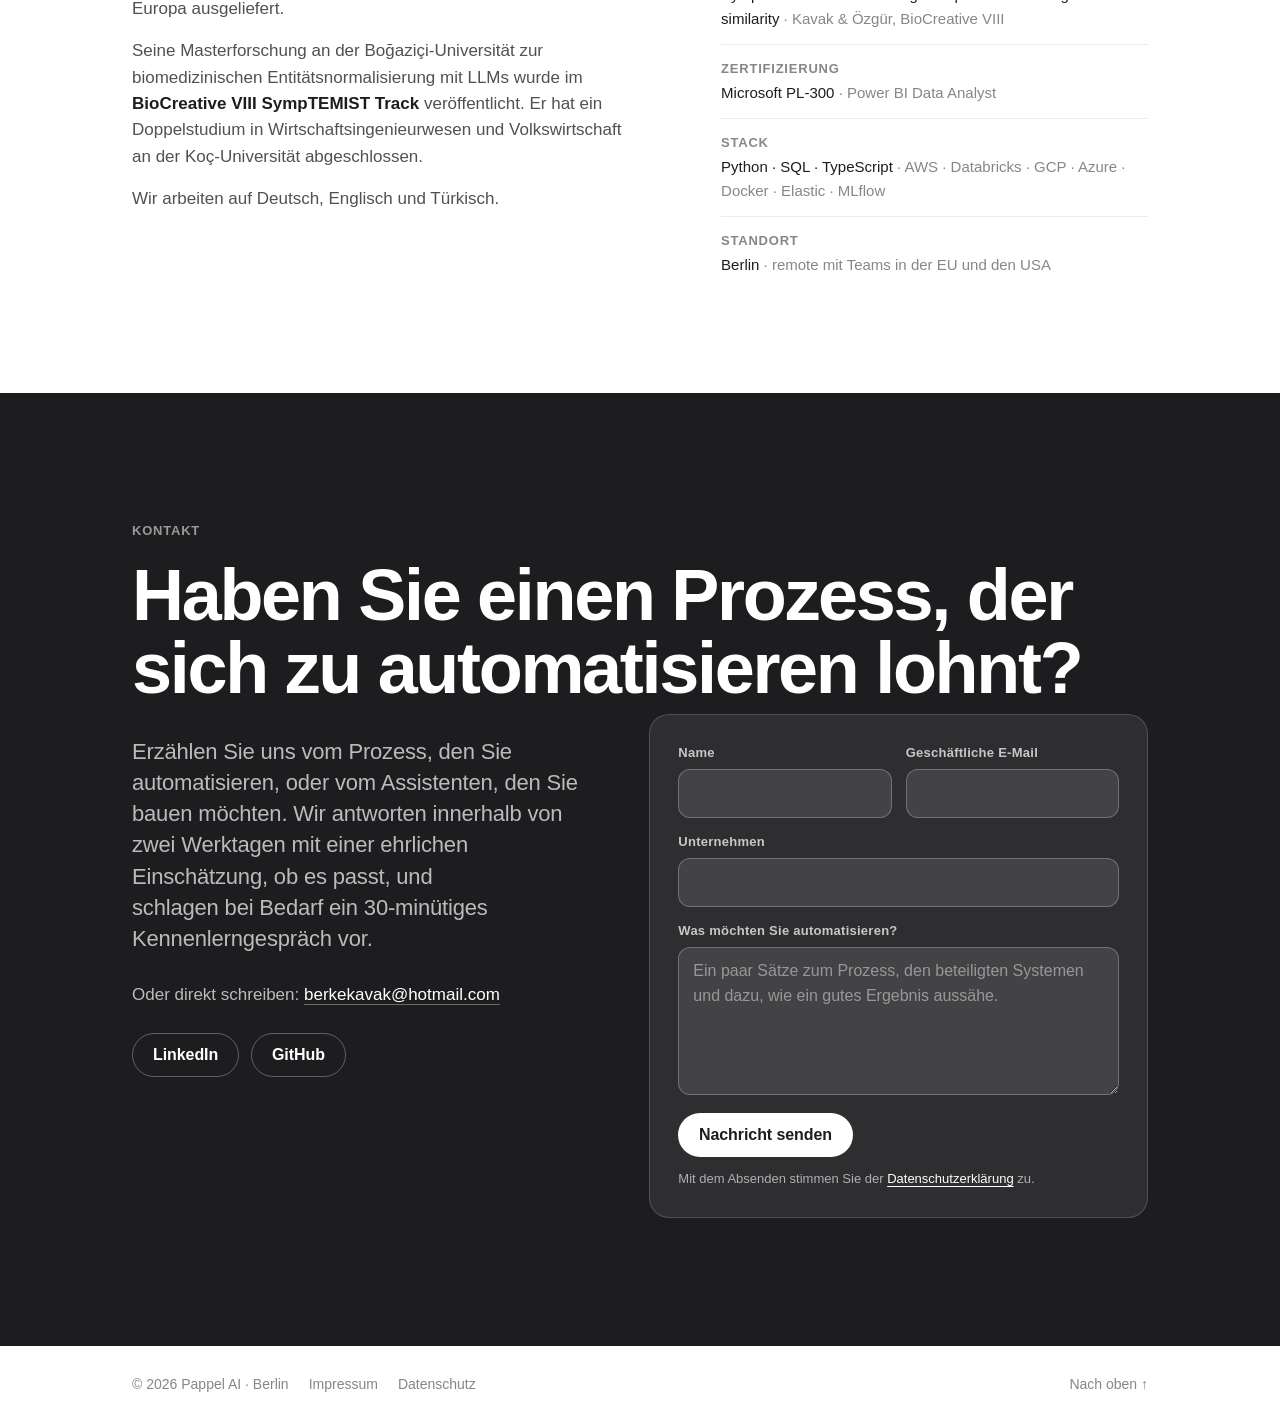
==== commit 8b7960d6: "Position as a studio: brand name, firm voice, diagram, form, legal pages Copy moves to first person " ====
--- a/de/index.html
+++ b/de/index.html
@@ -4,10 +4,10 @@
 <meta charset="utf-8">
 <meta name="viewport" content="width=device-width, initial-scale=1, viewport-fit=cover">
 <meta name="color-scheme" content="light dark">
-<title>Berke Kavak · Agentic-AI-Beratung, Berlin</title>
-<meta name="description" content="Agentic-AI-Beratung von Berke Kavak, Berlin: KI-Agenten, Assistenten und Automatisierungs-Flows für Ihr Unternehmen. Open Source zuerst, mit Claude, GPT, Gemini oder offenen Modellen, in Ihrer eigenen Cloud. Mit sechs Jahren Produktions-ML für adidas, Philips, Sompo, PEMCO und Davies.">
-<meta property="og:title" content="Berke Kavak · Agentic-AI-Beratung">
-<meta property="og:description" content="KI-Agenten und Automatisierungs-Flows, die in Produktion gehen und dort bleiben. Open Source zuerst, mit dem Modell Ihrer Wahl, in Ihrer eigenen Cloud.">
+<title>Pappel AI · Agentic-AI-Beratung, Berlin</title>
+<meta name="description" content="Pappel AI ist eine Berliner Beratung für agentische KI. Wir konzipieren, bauen und betreiben KI-Agenten, Assistenten und Automatisierungs-Flows für mittelständische Unternehmen. Open Source zuerst, mit Claude, GPT, Gemini oder offenen Modellen, in Ihrer eigenen Cloud.">
+<meta property="og:title" content="Pappel AI · Agentic-AI-Beratung">
+<meta property="og:description" content="KI-Agenten und Automatisierungs-Flows, die in Produktion gehen und dort bleiben. Open Source zuerst, Modell nach Wahl, in Ihrer eigenen Cloud.">
 <meta property="og:type" content="website">
 <meta property="og:locale" content="de_DE">
 <meta property="og:url" content="https://berkekavak.com/de/">
@@ -30,9 +30,9 @@
 
 <nav class="nav" id="nav" aria-label="Hauptnavigation">
   <div class="wrap">
-    <a class="brand" href="#top"><span class="dot" aria-hidden="true"></span>Berke Kavak</a>
-    <div class="nav-links"><a href="#services">Leistungen</a><a href="#work">Projekte</a><a href="#approach">Vorgehen</a><a href="#about">Über mich</a></div>
-    <a class="btn btn-primary nav-cta" href="#contact">Gespräch starten</a>
+    <a class="brand" href="#top"><span class="dot" aria-hidden="true"></span>Pappel AI</a>
+    <div class="nav-links"><a href="#services">Leistungen</a><a href="#work">Projekte</a><a href="#approach">Vorgehen</a><a href="#about">Über uns</a></div>
+    <a class="btn btn-primary nav-cta" href="#contact">Kennenlerngespräch</a>
     <div class="lang" aria-label="Sprache"><a href="../" lang="en" hreflang="en">EN</a><a href="../tr/" lang="tr" hreflang="tr">TR</a><a href="../de/" aria-current="page" lang="de" hreflang="de">DE</a></div>
     <button class="switch" id="theme" type="button" aria-label="Dunkelmodus umschalten" aria-pressed="false">
       <span class="knob" id="knob" aria-hidden="true">
@@ -48,20 +48,25 @@
 </nav>
 <div class="scrim" id="scrim" aria-hidden="true"></div>
 <div class="sheet" id="sheet" role="dialog" aria-label="Menü" aria-modal="false">
-  <a href="#services">Leistungen</a><a href="#work">Projekte</a><a href="#approach">Vorgehen</a><a href="#about">Über mich</a>
-  <a class="btn btn-primary" href="#contact">Gespräch starten</a>
+  <a href="#services">Leistungen</a><a href="#work">Projekte</a><a href="#approach">Vorgehen</a><a href="#about">Über uns</a>
+  <a class="btn btn-primary" href="#contact">Kennenlerngespräch</a>
   <div class="lang" aria-label="Sprache"><a href="../" lang="en" hreflang="en">EN</a><a href="../tr/" lang="tr" hreflang="tr">TR</a><a href="../de/" aria-current="page" lang="de" hreflang="de">DE</a></div>
 </div>
 
 <main id="main">
   <header class="hero" id="top">
     <div class="wrap">
-      <p class="label reveal">Agentic-AI-Beratung · Berlin</p>
-      <h1 class="display reveal" data-delay="1">KI-Agenten, die in Produktion gehen. Und dort bleiben.</h1>
-      <p class="lead reveal" data-delay="2">Ich baue KI-Agenten, Assistenten und die Automatisierungs-Flows drumherum für Ihr Unternehmen. Open Source zuerst, mit Claude, GPT, Gemini oder offenen Modellen, ganz nach Ihrer Wahl. Betrieben in Ihrer eigenen Cloud, im Besitz Ihres Teams.</p>
-      <div class="hero-actions reveal" data-delay="3">
-        <a class="btn btn-primary" href="#contact">Gespräch starten</a>
-        <a class="btn btn-ghost" href="#work">Projekte ansehen <svg viewBox="0 0 24 24" fill="none" stroke="currentColor" stroke-width="2.2" stroke-linecap="round" stroke-linejoin="round" aria-hidden="true"><path d="M12 5v14M5 12l7 7 7-7"/></svg></a>
+      <div class="hero-grid">
+        <div>
+          <p class="label reveal">Agentic-AI-Beratung · Berlin</p>
+          <h1 class="display reveal" data-delay="1">KI-Agenten, die in Produktion gehen. Und dort bleiben.</h1>
+          <p class="lead reveal" data-delay="2">Pappel AI konzipiert, baut und betreibt KI-Agenten, Assistenten und die Automatisierungs-Flows drumherum. Open Source zuerst, mit Claude, GPT, Gemini oder offenen Modellen. Betrieben in Ihrer eigenen Cloud und an Ihr Team übergeben.</p>
+          <div class="hero-actions reveal" data-delay="3">
+            <a class="btn btn-primary" href="#contact">Kennenlerngespräch buchen</a>
+            <a class="btn btn-ghost" href="#work">Projekte ansehen <svg viewBox="0 0 24 24" fill="none" stroke="currentColor" stroke-width="2.2" stroke-linecap="round" stroke-linejoin="round" aria-hidden="true"><path d="M12 5v14M5 12l7 7 7-7"/></svg></a>
+          </div>
+        </div>
+        <figure class="diagram reveal" data-delay="2" aria-label="So läuft ein Agent in Ihrem Unternehmen"><figcaption class="label">So läuft ein Agent in Ihrem Unternehmen</figcaption><div class="dg-flow"><div class="dg-col"><span class="dg-chip">E-Mail</span><span class="dg-chip">Dokumente</span><span class="dg-chip">CRM · ERP</span></div><div class="dg-arrow" aria-hidden="true"></div><div class="dg-agent"><b>Agent</b><small>Modell Ihrer Wahl</small><div class="dg-tools"><span class="dg-chip soft">Retrieval</span><span class="dg-chip soft">Tools &amp; APIs</span><span class="dg-chip soft">Prüfungen</span></div></div><div class="dg-arrow" aria-hidden="true"></div><div class="dg-col"><span class="dg-chip human">Freigabe durch Menschen</span><span class="dg-chip">Ticket</span><span class="dg-chip">Bericht</span><span class="dg-chip">Aktion</span></div></div></figure>
       </div>
       <div class="hero-meta reveal" data-delay="3"><div><b>6+ Jahre</b><span>Produktions-ML und GenAI</span></div><div><b>Open Source zuerst</b><span>Claude · GPT · Gemini · offene Modelle</span></div><div><b>Ihre Cloud</b><span>AWS · Databricks · GCP · Azure · On-Premise</span></div></div>
     </div>
@@ -69,7 +74,7 @@
 
   <div class="logos">
     <div class="wrap">
-      <p class="label reveal">Projekte umgesetzt für</p>
+      <p class="label reveal">Erfahrung aus Projekten für</p>
       <div class="logo-row reveal" data-delay="1"><div title="adidas"><svg class="mark" role="img" aria-label="adidas" viewBox="0 0 725 500" xmlns="http://www.w3.org/2000/svg"><g transform="translate(-60,-430)" style="fill:currentColor"><path d="M 533.9435,756.70465 386.43318,500.34377 492.40483,439.4751 l 183.4283,317.22955 -141.88963,0" /><path d="m 141.03958,720.78673 105.97165,-61.27985 56.07037,97.19777 -141.47831,0 -20.56371,-35.91792" /><path d="m 349.00724,920.25463 30.16006,0 0,-122.01125 -30.16006,0 0,122.01125 z" /><path d="m 726.96825,923.13364 c -33.72452,0 -54.01413,-17.4106 -55.11081,-41.95001 l 31.80529,0 c 0,7.67715 4.79819,18.91861 25.36192,19.32994 13.70913,0 20.15239,-8.08849 20.15239,-14.12047 -0.82261,-9.59639 -12.88668,-10.419 -25.7732,-12.47534 -12.88652,-2.0564 -23.85386,-4.38692 -31.80518,-8.49966 -10.14488,-5.20948 -16.99942,-16.45093 -16.99942,-29.33745 0,-21.79767 18.91861,-39.07105 50.44967,-39.07105 30.57139,0 49.90133,16.03964 51.95773,39.8935 l -30.70861,0 c -0.27412,-6.44326 -1.5079,-16.58798 -19.60405,-16.58798 -12.20113,0 -20.28946,2.46752 -20.97501,10.96733 0,12.47519 25.36202,11.65274 45.10314,16.86211 18.9186,4.7983 30.98267,16.58814 30.98267,33.03907 0,30.29727 -24.53941,41.95001 -54.83653,41.95001" /><path d="m 265.24438,611.93622 105.97165,-61.14278 118.85823,205.91121 -110.90696,0 0,30.16006 -30.16006,0 0,-30.29712 -83.76286,-144.63137" /><path d="m 267.98623,923.13364 c -35.09542,0 -63.61043,-28.65221 -63.61043,-63.33619 0,-35.09547 28.51501,-62.78785 63.61043,-62.78785 13.29786,0 25.36187,3.56425 35.91793,10.83012 l 0,-51.13507 30.16011,0 0,163.54998 -30.16011,0 0,-8.08833 c -10.55606,6.85459 -22.62007,10.96734 -35.91793,10.96734 z m -34.68414,-63.33619 c 0,18.9185 16.17678,34.68398 35.50665,34.68398 18.91861,0 35.09542,-15.76548 35.09542,-34.68398 0,-18.91866 -16.17681,-35.09547 -35.09542,-35.09547 -19.32987,0 -35.50665,16.17681 -35.50665,35.09547" /><path d="m 490.89682,756.70465 29.74883,0 0,163.54998 -29.74883,0 0,-8.08833 c -10.14478,6.85459 -22.62007,10.96734 -36.32921,10.96734 -34.68414,0 -63.19913,-28.65221 -63.19913,-63.33619 0,-35.09547 28.51499,-62.78785 63.19913,-62.78785 13.70914,0 25.77315,3.56425 36.32921,10.83012 l 0,-51.13507 z m -70.19079,103.0928 c 0,18.9185 16.17676,34.68398 34.68414,34.68398 19.32989,0 35.50665,-15.76548 35.50665,-34.68398 0,-18.91866 -16.17676,-35.09547 -35.50665,-35.09547 -18.50738,0 -34.68414,16.17681 -34.68414,35.09547" /><path d="m 593.98956,923.13364 c -34.54703,0 -63.19913,-28.65221 -63.19913,-63.33619 0,-35.09547 28.6521,-62.78785 63.19913,-62.78785 13.29791,0 25.7731,3.56425 35.91798,10.83012 l 0,-9.7334 30.16006,0 0,122.14831 -30.16006,0 0,-8.08833 c -10.14488,6.85459 -22.20879,10.96734 -35.91798,10.96734 z m -33.86158,-63.33619 c 0,18.9185 16.17676,34.68398 35.09537,34.68398 18.91866,0 34.68419,-15.76548 34.68419,-34.68398 0,-18.91866 -15.76553,-35.09547 -34.68419,-35.09547 -18.91861,0 -35.09537,16.17681 -35.09537,35.09547" /><path d="m 93.468866,859.79745 c 0,18.9185 16.176784,34.68398 35.095404,34.68398 19.32987,0 35.50666,-15.76548 35.50666,-34.68398 0,-18.91866 -16.17679,-35.09547 -35.50666,-35.09547 -18.91862,0 -35.095404,16.17681 -35.095404,35.09547 z m 34.272844,63.33619 c -34.684124,0 -63.336218,-28.65221 -63.336218,-63.33619 0,-35.09547 28.652094,-62.78785 63.336218,-62.78785 13.29787,0 25.77319,3.56425 36.32922,10.83012 l 0,-9.7334 29.74883,0 0,122.14831 -29.74883,0 0,-8.08833 c -10.14475,6.85459 -22.62008,10.96734 -36.32922,10.96734" /></g></svg></div><div class="pair" title="ESN · More Nutrition"><img class="tile" src="../assets/esn.png" alt="ESN" loading="lazy" width="360" height="360"><img class="word" src="../assets/more-nutrition.png" alt="More Nutrition" loading="lazy" width="576" height="196"></div><div title="PEMCO Insurance"><img src="../assets/pemco.png" alt="PEMCO Insurance" loading="lazy" width="228" height="80"></div><div title="Davies"><svg class="word" role="img" aria-label="Davies" xmlns="http://www.w3.org/2000/svg" xml:space="preserve" viewBox="0 0 1376.4 447.7" version="1.1"><defs /><style type="text/css"> .st0{fill:currentColor;}
 </style><g></g><g><g><g><polygon points="109.6,365.4 89.2,344.6 89.2,332.5 112.3,319.1 112.3,294.3 134.7,294.3 134.7,340.7 158.9,340.7 158.9,344.6 138.5,365.4 " class="st0" /><polygon points="108.4,271.7 81,255.6 81,120 93.7,120 93.7,152.1 108.4,152.1 " class="st0" /><path d="M214.6,205.7c-3.9-28.5-21.9-49.5-48.4-56.5l0-49.7h101.5v133h-9.9v-26.7L214.6,205.7z" class="st0" /><path d="M253.7,209.9v126.8l-115.1,0v-42.3c48.6,1.7,80.7-30.3,76.5-84.4H253.7z" class="st0" /><polygon points="74.2,336.7 40.1,316.5 40.2,276.3 74.3,256.3 108.4,276.4 108.3,316.6 " class="st0" /><rect height="65.7" width="64.4" class="st0" y="82.3" x="97.7" /></g><g><path d="M440.3,100c76.1,0,111.4,38.9,111.4,122.6c0,42.8-11.9,73.8-36.2,93.2c-23.1,18.5-45.1,20.8-73.8,20.8H331.9 V100H440.3z M381.6,141.2v154.2h57.7c44.1,0,58-18.8,58-77.1c0-58-13.8-77.1-58-77.1H381.6z" class="st0" /><path d="M662.3,162.9c47.4,0,71.5,22.1,71.5,64.9v108.7H610.6c-34.6,0-53.7-18.1-53.7-50.1 c0-40.2,20.8-55.4,69.2-55.4h60.3c0-1.6,0-3,0-4.3c0-22.1-12.5-28-41.5-28h-76.4v-35.9H662.3z M686.7,301.7v-35.9h-54 c-19.4,0-28.3,4-28.3,19.4c0,14.5,8.2,16.5,25,16.5H686.7z" class="st0" /><path d="M781.1,162.9l48.1,123.2l51.1-123.2h49.4l-77.1,173.6h-49.4l-73.5-173.6H781.1z" class="st0" /><path d="M942.1,143.2V100h48.1v43.2H942.1z M942.1,336.6V162.9h48.1v173.6H942.1z" class="st0" /><path d="M1003.3,249.9c0-56.7,29.7-87,87.3-87h66.9v36.2h-60.6c-29.3,0-41.8,4.9-42.8,32.6h103.5V268h-103.5 c1,28.7,12.8,32.3,42.5,32.3h61v36.2h-66.9C1033,336.6,1003.3,306.9,1003.3,249.9z" class="st0" /><path d="M1267.1,300.3c16.5,0,24.7-4.6,24.7-16.8c0-12.2-8.2-17.1-24.7-17.1h-39.5c-42.2,0-60-8.6-60-49.1 c0-37.2,19.4-54.4,61.3-54.4h98.5v36.2h-81.1c-20.8,0-31.6,1.3-31.6,15.8c0,10.9,6.9,15.5,21.7,15.5h41.5 c38.2,0,58.3,18.5,58.3,51.7c0,32.6-20.1,54.4-47.4,54.4h-118.3v-36.2H1267.1z" class="st0" /></g></g></g><g></g></svg></div><div title="İş Yatırım"><img src="../assets/is-yatirim.png" alt="İş Yatırım" loading="lazy" width="720" height="197"></div><div title="Sompo"><svg class="word" role="img" aria-label="Sompo" xmlns="http://www.w3.org/2000/svg" viewBox="70 20 122 26"><g fill="currentColor"><path d="M138.464,22.138L131.049,41.084L123.634,22.138L118.366,22.138L118.366,44.684L121.701,44.684L121.701,24.972L129.43,44.684L132.68,44.684L140.398,24.972L140.398,44.684L143.736,44.684L143.736,22.138L138.464,22.138Z" style="fill-rule:nonzero;"/><path d="M72.354,41.207C74.376,42.125 76.817,42.785 79.344,42.785C82.148,42.785 84.995,41.678 84.995,38.973C84.995,36.712 82.73,35.479 79.889,34.414L77.848,33.62C75.111,32.541 72.438,30.924 72.438,27.887C72.438,23.587 77.284,21.806 81.66,21.806C83.978,21.806 85.89,22.077 87.997,22.677L87.733,25.138C85.933,24.497 83.884,24.063 81.726,24.063C78.937,24.063 76.349,25.167 76.349,27.511C76.349,29.365 78.224,30.375 80.778,31.364L82.758,32.143C86.089,33.389 88.99,35.108 88.99,38.477C88.99,42.84 84.783,45.039 79.567,45.039C77.365,45.039 74.132,44.516 72.143,43.833L72.354,41.207Z" style="fill-rule:nonzero;"/><path d="M152.343,33.362L155.93,33.362C159.239,33.362 161.259,31.629 161.259,28.66C161.259,25.695 159.013,24.43 155.93,24.43L152.343,24.43L152.343,33.362ZM148.67,44.685L148.67,22.143L155.691,22.143C160.632,22.143 165.125,23.592 165.125,28.628C165.125,33.868 160.668,35.691 155.432,35.691L152.343,35.691L152.343,44.684L148.67,44.684L148.67,44.685Z" style="fill-rule:nonzero;"/><path d="M178.979,42.633C184.375,42.633 186.517,37.622 186.517,33.431C186.517,29.231 184.413,24.224 178.979,24.224C173.661,24.224 171.442,29.323 171.442,33.431C171.442,37.533 173.583,42.633 178.979,42.633M167.535,33.431C167.535,27.125 171.39,21.791 178.979,21.791C186.72,21.791 190.424,26.869 190.424,33.431C190.424,39.995 186.497,45.07 178.979,45.07C171.462,45.07 167.535,39.736 167.535,33.431" style="fill-rule:nonzero;"/><path d="M103.042,42.633C108.441,42.633 110.583,37.622 110.583,33.431C110.583,29.231 108.478,24.224 103.042,24.224C97.722,24.224 95.507,29.323 95.507,33.431C95.506,37.533 97.645,42.633 103.042,42.633M91.599,33.431C91.599,27.125 95.452,21.791 103.042,21.791C110.783,21.791 114.487,26.869 114.487,33.431C114.487,39.995 110.56,45.07 103.042,45.07C95.524,45.07 91.599,39.736 91.599,33.431" style="fill-rule:nonzero;"/></g></svg></div><div title="Philips"><svg class="word" role="img" aria-label="Philips" viewBox="0 0 499.76 91.636" xmlns="http://www.w3.org/2000/svg" version="1.0"><defs><clipPath><path d="m0 595.28h841.89v-595.28h-841.89v595.28z"/></clipPath></defs><g transform="translate(-127.26 -383.69)"><g transform="matrix(1.25 0 0 -1.25 -154.36 849.47)"><g clip-path="url(#clipPath2855)"><path d="m360.92 371.16h-21.48v-27.97h-22.36v27.97h-21.48v-70.37h21.48v27.68h22.36v-27.68h21.48v70.37zm74.72-56.23v56.23h-21.48v-70.37h38.84l3.23 14.14h-20.59zm-37.36 56.23h-21.48v-70.37h21.48v70.37zm87.08 0h-21.47v-70.37h21.47v70.37zm105.9-17.96c0 3.83 3.83 5.6 10 5.6 6.77 0 14.13-1.48 19.13-3.55l-1.76 15.32c-5.6 1.18-10.6 2.06-19.71 2.06-17.36 0-29.13-6.85-29.13-21.2 0-24.73 33.55-19.73 33.55-31.21 0-4.41-3.25-6.76-11.19-6.76-7.05 0-17.95 2.35-24.42 5.59l2.36-16.2c6.47-2.36 15.29-3.53 22.36-3.53 17.94 0 32.65 5.89 32.65 23.56 0 23.54-33.84 19.13-33.84 30.32m-60.59-35.63c19.99 0 32.65 10.31 32.65 28.27 0 19.72-13.53 26.79-35.6 26.79-8.53 0-18.83-0.59-26.18-1.47v-70.37h21.48v16.78h7.65zm11.47 27.97c0-9.12-4.41-15.31-15.6-15.31h-3.52v29.08c1.25 0.07 2.42 0.07 3.52 0.07 10.59 0 15.6-5 15.6-13.84m-287.72-27.97c20 0 32.65 10.31 32.65 28.27 0 19.72-13.53 26.79-35.59 26.79-8.54 0-18.83-0.59-26.19-1.47v-70.37h21.48v16.78h7.65zm11.48 27.97c0-9.12-4.42-15.31-15.6-15.31h-3.53v29.08c1.25 0.07 2.43 0.07 3.53 0.07 10.59 0 15.6-5 15.6-13.84" fill="currentColor"/></g></g></g></svg></div></div>
     </div>
@@ -79,11 +84,11 @@
     <div class="wrap">
       <div class="sec-head">
         <p class="label reveal">Leistungen</p>
-        <h2 class="h2 reveal" data-delay="1">Drei Dinge, die ich baue.</h2>
+        <h2 class="h2 reveal" data-delay="1">Drei Dinge, die wir bauen.</h2>
         <p class="lead reveal" data-delay="2">Agenten, die Automatisierung drumherum und die Daten, auf denen sie laufen. Open Source zuerst, mit dem Modell Ihrer Wahl.</p>
       </div>
-      <div class="grid-3"><article class="card reveal"><span class="num">01</span><h3 class="h3">KI-Agenten und Assistenten</h3><p>Assistenten, die aus Ihren Dokumenten antworten, und Agenten, die Ihre Tools nutzen und mehrstufige Aufgaben erledigen. Mit einem Menschen in der Schleife, wo es darauf ankommt.</p><ul><li>RAG-Assistenten</li><li>Agenten mit Tool-Nutzung</li><li>Mehrstufige Workflows</li><li>Human-in-the-Loop</li></ul></article><article class="card reveal" data-delay="1"><span class="num">02</span><h3 class="h3">Automatisierungs-Flows</h3><p>Agenten an die Systeme anbinden, die Sie bereits nutzen: E-Mail, CRM, Ticketsystem, ERP, Slack oder Teams. Dokumenteneingang, Freigaben, Reporting und die Übergaben dazwischen.</p><ul><li>Dokumenteneingang</li><li>Freigaben und Routing</li><li>Reporting</li><li>CRM · ERP · Ticketsystem</li></ul></article><article class="card reveal" data-delay="2"><span class="num">03</span><h3 class="h3">Daten und ML</h3><p>Die Grundlage, auf der Agenten laufen, und klassisches ML, wo es die bessere Antwort ist: Pipelines und Lakehouse auf AWS und Databricks, Forecasting-, Churn- und Betrugsmodelle, Dashboards.</p><ul><li>Databricks Lakehouse</li><li>Forecasting · Churn · Betrug</li><li>Semantische Suche</li><li>Power BI · Tableau</li></ul></article></div>
-      <div class="stack reveal"><div><p class="label">So baue ich</p><h3 class="h3">Open Source zuerst. Modell nach Wahl.</h3><p>Kein Lizenz-Lock-in: Der Code gehört Ihnen, das Modell lässt sich später austauschen. Nichts verlässt Ihre Umgebung.</p></div><dl><div><dt>Open Source</dt><dd>LangGraph · n8n · pgvector · Qdrant · FastAPI · Docker</dd></div><div><dt>Modelle</dt><dd>Claude · GPT · Gemini · Llama, Mistral oder Qwen auf Ihrer eigenen Hardware</dd></div><div><dt>Läuft auf</dt><dd>AWS · Databricks · GCP · Azure · On-Premise</dd></div></dl></div>
+      <div class="grid-3"><article class="card reveal"><span class="num">01</span><h3 class="h3">KI-Agenten und Assistenten</h3><p>Assistenten, die aus Ihren Dokumenten antworten, und Agenten, die mit Ihren Tools mehrstufige Aufgaben erledigen. Mit einem Menschen in der Schleife, wo es darauf ankommt.</p><ul><li>RAG-Assistenten</li><li>Agenten mit Tool-Nutzung</li><li>Mehrstufige Workflows</li><li>Human-in-the-Loop</li></ul></article><article class="card reveal" data-delay="1"><span class="num">02</span><h3 class="h3">Automatisierungs-Flows</h3><p>Agenten an die Systeme anbinden, die Sie bereits nutzen: E-Mail, CRM, Ticketsystem, ERP, Slack oder Teams. Dokumenteneingang, Freigaben, Reporting und die Übergaben dazwischen.</p><ul><li>Dokumenteneingang</li><li>Freigaben und Routing</li><li>Reporting</li><li>CRM · ERP · Ticketsystem</li></ul></article><article class="card reveal" data-delay="2"><span class="num">03</span><h3 class="h3">Daten und ML</h3><p>Die Grundlage, auf der Agenten laufen, und klassisches ML, wo es die bessere Antwort ist: Pipelines und Lakehouse auf AWS und Databricks, Forecasting-, Churn- und Betrugsmodelle, Dashboards.</p><ul><li>Databricks Lakehouse</li><li>Forecasting · Churn · Betrug</li><li>Semantische Suche</li><li>Power BI · Tableau</li></ul></article></div>
+      <div class="stack reveal"><div><p class="label">So bauen wir</p><h3 class="h3">Open Source zuerst. Modell nach Wahl.</h3><p>Kein Lizenz-Lock-in: Der Code gehört Ihnen, das Modell lässt sich später austauschen. Nichts verlässt Ihre Umgebung.</p></div><dl><div><dt>Open Source</dt><dd>LangGraph · n8n · pgvector · Qdrant · FastAPI · Docker</dd></div><div><dt>Modelle</dt><dd>Claude · GPT · Gemini · Llama, Mistral oder Qwen auf Ihrer eigenen Hardware</dd></div><div><dt>Läuft auf</dt><dd>AWS · Databricks · GCP · Azure · On-Premise</dd></div></dl></div>
     </div>
   </section>
 
@@ -92,7 +97,7 @@
       <div class="sec-head">
         <p class="label reveal">Projekte</p>
         <h2 class="h2 reveal" data-delay="1">Gemessen an Geschäftsergebnissen.</h2>
-        <p class="lead reveal" data-delay="2">Zuerst Agenten und GenAI, dann das Produktions-ML dahinter. Jeweils mit dem Ergebnis, an dem sie gemessen wurden.</p>
+        <p class="lead reveal" data-delay="2">Zuerst Agenten- und GenAI-Projekte, dann das Produktions-ML dahinter. Jeweils mit dem Ergebnis, an dem sie gemessen wurden.</p>
       </div>
       <div class="work-group">
         <p class="label reveal">Agentic und GenAI</p>
@@ -111,9 +116,9 @@
       <div class="sec-head">
         <p class="label reveal">Vorgehen</p>
         <h2 class="h2 reveal" data-delay="1">Früh prototypen. Auf Ihrem Stack ausliefern. Übergeben.</h2>
-        <p class="lead reveal" data-delay="2">Ein funktionierender Agent ist mehr wert als tausend Folien. Ich komme schnell dorthin und mache ihn dann so langweilig, dass er in Produktion läuft.</p>
+        <p class="lead reveal" data-delay="2">Ein funktionierender Agent ist mehr wert als eine Präsentation. Wir kommen schnell dorthin und machen ihn dann so zuverlässig, dass er ohne uns in Produktion läuft.</p>
       </div>
-      <div class="steps"><div class="step reveal"><p class="label">01 · Entdecken</p><h3 class="h3">Den Workflow finden</h3><p>Ein bis zwei Wochen in Ihrem Prozess und Ihren Daten. Wir wählen den Workflow, der sich zu automatisieren lohnt, die Erfolgsmetrik und die Stellen, an denen ein Mensch in der Schleife bleibt.</p></div><div class="step reveal" data-delay="1"><p class="label">02 · Prototyp</p><h3 class="h3">An echter Arbeit beweisen</h3><p>Innerhalb von Wochen ein funktionierender Agent auf Ihren echten Dokumenten und Tools. Die Entscheidung weiterzumachen fällt auf Basis von Belegen, nicht einer Präsentation.</p></div><div class="step reveal" data-delay="2"><p class="label">03 · Ausliefern</p><h3 class="h3">Zuverlässig machen</h3><p>Evaluation, Guardrails, Monitoring und Kostenkontrolle. Betrieben in Ihrer Cloud, angebunden an die Tools, die Ihr Team bereits nutzt.</p></div><div class="step reveal" data-delay="3"><p class="label">04 · Übergabe</p><h3 class="h3">Ihr Team übernimmt</h3><p>Dokumentation, Schulung und eine saubere Übergabe. Das Ziel ist ein System, das Sie ohne mich betreiben, und ein Grund, wieder anzurufen.</p></div></div>
+      <div class="steps"><div class="step reveal"><p class="label">01 · Entdecken</p><h3 class="h3">Den Workflow finden</h3><p>Ein bis zwei Wochen in Ihrem Prozess und Ihren Daten. Gemeinsam wählen wir den Workflow, der sich zu automatisieren lohnt, die Erfolgsmetrik und die Stellen, an denen ein Mensch in der Schleife bleibt.</p></div><div class="step reveal" data-delay="1"><p class="label">02 · Prototyp</p><h3 class="h3">An echter Arbeit beweisen</h3><p>Innerhalb von Wochen ein funktionierender Agent auf Ihren echten Dokumenten und Tools. Die Entscheidung weiterzumachen fällt auf Basis von Belegen, nicht einer Präsentation.</p></div><div class="step reveal" data-delay="2"><p class="label">03 · Ausliefern</p><h3 class="h3">Zuverlässig machen</h3><p>Evaluation, Guardrails, Monitoring und Kostenkontrolle. Betrieben in Ihrer Cloud, angebunden an die Tools, die Ihr Team bereits nutzt.</p></div><div class="step reveal" data-delay="3"><p class="label">04 · Übergabe</p><h3 class="h3">Ihr Team übernimmt</h3><p>Dokumentation, Schulung und eine saubere Übergabe. Das Ziel ist ein System, das Ihr Team eigenständig betreibt.</p></div></div>
       <div class="principles"><div class="principle reveal"><h3 class="h3">Open Source zuerst</h3><p>Lesbarer Code, der Ihnen gehört, kein Lizenz-Lock-in, und nichts, was Sie nicht prüfen oder selbst wiederholen können.</p></div><div class="principle reveal" data-delay="1"><h3 class="h3">Modell nach Wahl</h3><p>Claude, GPT, Gemini oder ein offenes Modell auf Ihrer eigenen Hardware. Später austauschbar, nicht fest verdrahtet.</p></div><div class="principle reveal" data-delay="2"><h3 class="h3">Ihre Cloud, Ihre Daten</h3><p>AWS, Databricks, GCP, Azure oder On-Premise. Nichts verlässt Ihre Umgebung.</p></div></div>
     </div>
   </section>
@@ -121,13 +126,17 @@
   <section id="about">
     <div class="wrap">
       <div class="sec-head">
-        <p class="label reveal">Über mich</p>
-        <h2 class="h2 reveal" data-delay="1">Angewandte Forschung, gemessen an der Umsetzung.</h2>
+        <p class="label reveal">Über uns</p>
+        <h2 class="h2 reveal" data-delay="1">Senior-Umsetzung, ohne Overhead.</h2>
       </div>
+      <p class="lead about-intro reveal" data-delay="2">Pappel AI ist ein unabhängiges Berliner Studio unter der Leitung von Berke Kavak. Jedes Projekt wird von einem erfahrenen Praktiker umgesetzt, der seit sechs Jahren ML- und GenAI-Systeme in Produktion bringt, und nicht nach dem Verkaufsgespräch an ein Junior-Team weitergereicht.</p>
       <div class="about">
         <div class="bio reveal">
-          <img class="portrait" src="../assets/berke-kavak.webp" alt="Berke Kavak" width="560" height="589">
-          <p>Ich bin Berke, KI-Berater in Berlin mit Fokus auf agentische Systeme. Ich arbeite an der Schnittstelle von <strong>angewandter Forschung und Umsetzung</strong>: Ich lese gern das Paper, gemessen werde ich aber daran, ob das System produktiv läuft und eine Geschäftskennzahl bewegt.</p><p>Seit 2023 verantworte ich bei BeeBI Consulting das AI- und GenAI-Portfolio für Kunden in der EU und den USA, vom Presales bis nach dem Go-live, bei fünf parallelen Kunden. Davor war ich frühes Teammitglied bei TAZI AI während <strong>4-fachem Wachstum und einer Finanzierungsrunde über 4,6 Mio. $</strong>, habe die KI-Lösungen zu wiederholbaren Angeboten gebündelt und Retention-, NLP- und klinische Modelle für Kunden in den USA und Europa ausgeliefert.</p><p>Meine Masterforschung an der Boğaziçi-Universität zur biomedizinischen Entitätsnormalisierung mit LLMs wurde im <strong>BioCreative VIII SympTEMIST Track</strong> veröffentlicht. Ein Doppelstudium in Wirtschaftsingenieurwesen und Volkswirtschaft an der Koç-Universität hat mich gelehrt, ML-Probleme zuerst als Geschäftsprobleme zu betrachten.</p><p>Ich arbeite auf Englisch und Türkisch und spreche gut Deutsch.</p>
+          <div class="founder">
+            <img class="portrait" src="../assets/berke-kavak.webp" alt="Berke Kavak" width="560" height="589">
+            <div><p class="label">Gründer</p><p class="h3">Berke Kavak</p></div>
+          </div>
+          <p>Berke verantwortet seit 2023 bei BeeBI Consulting das AI- und GenAI-Portfolio für Kunden in der EU und den USA, vom Presales bis nach dem Go-live, bei fünf parallelen Kunden. Davor war er frühes Teammitglied bei TAZI AI während <strong>4-fachem Wachstum und einer Finanzierungsrunde über 4,6 Mio. $</strong>, hat die KI-Lösungen zu wiederholbaren Angeboten gebündelt und Retention-, NLP- und klinische Modelle für Kunden in den USA und Europa ausgeliefert.</p><p>Seine Masterforschung an der Boğaziçi-Universität zur biomedizinischen Entitätsnormalisierung mit LLMs wurde im <strong>BioCreative VIII SympTEMIST Track</strong> veröffentlicht. Er hat ein Doppelstudium in Wirtschaftsingenieurwesen und Volkswirtschaft an der Koç-Universität abgeschlossen.</p><p>Wir arbeiten auf Deutsch, Englisch und Türkisch.</p>
         </div>
         <dl class="facts reveal" data-delay="1"><div><img src="../assets/bogazici.svg" alt="Boğaziçi-Universität" loading="lazy" width="64" height="40"><div><dt>M.Sc. Informatik</dt><dd>Boğaziçi-Universität <span class="sub">· 2020–2023</span></dd></div></div><div><img src="../assets/koc.svg" alt="Koç-Universität" loading="lazy" width="64" height="40"><div><dt>B.Sc. Wirtschaftsingenieurwesen + VWL</dt><dd>Koç-Universität <span class="sub">· Doppelstudium · Vehbi-Koç-Ehrenpreis</span></dd></div></div><div><img src="../assets/tum.svg" alt="Technische Universität München" loading="lazy" width="64" height="40"><div><dt>Austausch</dt><dd>Technische Universität München <span class="sub">· School of Management</span></dd></div></div><div class="no-logo"><div><dt>Publikation</dt><dd>Symptom normalization using unsupervised learning and text similarity <span class="sub">· Kavak &amp; Özgür, BioCreative VIII</span></dd></div></div><div class="no-logo"><div><dt>Zertifizierung</dt><dd>Microsoft PL-300 <span class="sub">· Power BI Data Analyst</span></dd></div></div><div class="no-logo"><div><dt>Stack</dt><dd>Python · SQL · TypeScript <span class="sub">· AWS · Databricks · GCP · Azure · Docker · Elastic · MLflow</span></dd></div></div><div class="no-logo"><div><dt>Standort</dt><dd>Berlin <span class="sub">· remote mit Teams in der EU und den USA</span></dd></div></div></dl>
       </div>
@@ -138,20 +147,39 @@
     <div class="wrap">
       <p class="label reveal">Kontakt</p>
       <h2 class="display reveal" data-delay="1">Haben Sie einen Prozess, der sich zu automatisieren lohnt?</h2>
-      <p class="lead reveal" data-delay="2">Erzählen Sie mir vom Prozess, den Sie automatisieren, oder vom Assistenten, den Sie bauen möchten. Ich antworte innerhalb von zwei Werktagen mit einer ehrlichen Einschätzung, ob es passt.</p>
-      <div class="actions reveal" data-delay="3">
-        <a class="btn btn-primary" href="mailto:berkekavak@hotmail.com?subject=Anfrage%20Agentic%20AI">E-Mail schreiben</a>
-        <a class="btn btn-ghost" href="https://www.linkedin.com/in/berke-kavak/" rel="noopener">LinkedIn</a>
-        <a class="btn btn-ghost" href="https://github.com/berkekavak" rel="noopener">GitHub</a>
+      <div class="contact-grid">
+        <div>
+          <p class="lead reveal" data-delay="2">Erzählen Sie uns vom Prozess, den Sie automatisieren, oder vom Assistenten, den Sie bauen möchten. Wir antworten innerhalb von zwei Werktagen mit einer ehrlichen Einschätzung, ob es passt, und schlagen bei Bedarf ein 30-minütiges Kennenlerngespräch vor.</p>
+          <p class="email reveal" data-delay="3">Oder direkt schreiben: <a href="mailto:berkekavak@hotmail.com?subject=Anfrage%20Agentic%20AI">berkekavak@hotmail.com</a></p>
+          <div class="actions reveal" data-delay="3">
+            <a class="btn btn-ghost" href="https://www.linkedin.com/in/berke-kavak/" rel="noopener">LinkedIn</a>
+            <a class="btn btn-ghost" href="https://github.com/berkekavak" rel="noopener">GitHub</a>
+          </div>
+        </div>
+        <form class="cform reveal" data-delay="2" id="contact-form" action="#" method="post" data-mailto="berkekavak@hotmail.com" data-subject="Anfrage Agentic AI" data-sent="Vielen Dank. Wir melden uns innerhalb von zwei Werktagen." novalidate>
+        <div class="row-2">
+          <label><span>Name</span><input type="text" name="name" autocomplete="name" required></label>
+          <label><span>Geschäftliche E-Mail</span><input type="email" name="email" autocomplete="email" required></label>
+        </div>
+        <label><span>Unternehmen</span><input type="text" name="company" autocomplete="organization"></label>
+        <label><span>Was möchten Sie automatisieren?</span><textarea name="message" rows="5" placeholder="Ein paar Sätze zum Prozess, den beteiligten Systemen und dazu, wie ein gutes Ergebnis aussähe." required></textarea></label>
+        <input type="text" name="_gotcha" tabindex="-1" autocomplete="off" aria-hidden="true" style="position:absolute;left:-9999px">
+        <div class="cform-foot">
+          <button class="btn btn-primary" type="submit">Nachricht senden</button>
+          <p class="fine">Mit dem Absenden stimmen Sie der <a href="../datenschutz/">Datenschutzerklärung</a> zu.</p>
+        </div>
+        <p class="cform-sent" hidden>Vielen Dank. Wir melden uns innerhalb von zwei Werktagen.</p>
+      </form>
       </div>
-      <p class="email reveal" data-delay="3">Oder direkt schreiben: <a href="mailto:berkekavak@hotmail.com">berkekavak@hotmail.com</a></p>
     </div>
   </section>
 </main>
 
 <footer>
   <div class="wrap">
-    <span>© 2026 Berke Kavak · Berlin</span>
+    <span>© 2026 Pappel AI · Berlin</span>
+    <a href="../impressum/">Impressum</a>
+    <a href="../datenschutz/">Datenschutz</a>
     <span class="visits mono" id="visits" hidden><b id="visit-num"></b> Besuche</span>
     <a class="up" href="#top">Nach oben ↑</a>
   </div>
--- a/assets/site.css
+++ b/assets/site.css
@@ -522,3 +522,91 @@
 .stack dd { margin: 0; font-size: 0.9375rem; color: var(--fg); }
 @media (max-width: 960px) { .grid-3 { grid-template-columns: 1fr; } }
 @media (max-width: 760px) { .stack { grid-template-columns: 1fr; } .stack dl > div { grid-template-columns: 90px minmax(0, 1fr); } }
+
+/* ------------------------------------------------------------------
+   Firm layout additions: hero grid with diagram, about intro and
+   founder card, contact form, legal pages.
+------------------------------------------------------------------ */
+.hero-grid { display: grid; grid-template-columns: minmax(0, 1.15fr) minmax(0, 1fr); gap: clamp(32px, 5vw, 64px); align-items: center; }
+.hero .hero-grid .display { max-width: 14ch; }
+
+.diagram {
+  margin: 0; padding: 22px 22px 24px;
+  border-radius: var(--radius); background: var(--bg-elev);
+  border: 1px solid var(--line);
+}
+.diagram figcaption { margin-bottom: 18px; }
+.dg-flow { display: grid; grid-template-columns: minmax(0, 1fr) 22px minmax(0, 1.5fr) 22px minmax(0, 1fr); gap: 10px; align-items: center; }
+.dg-col { display: flex; flex-direction: column; gap: 8px; }
+.dg-chip {
+  display: inline-flex; align-items: center; justify-content: center; text-align: center;
+  padding: 8px 10px; border-radius: 10px; font-size: 0.8125rem; font-weight: 500;
+  background: var(--bg); border: 1px solid var(--line); color: var(--fg); box-shadow: var(--shadow-sm);
+}
+.dg-chip.soft { background: color-mix(in srgb, var(--fg) 5%, transparent); border-color: transparent; box-shadow: none; color: var(--fg-2); font-size: 0.75rem; padding: 5px 8px; border-radius: 999px; }
+.dg-chip.human { background: var(--accent-soft); border-color: color-mix(in srgb, var(--accent) 30%, transparent); color: var(--fg); font-weight: 600; }
+.dg-agent {
+  padding: 16px 14px; border-radius: 14px; background: var(--fg); color: var(--bg); text-align: center;
+  display: flex; flex-direction: column; align-items: center; gap: 4px; box-shadow: var(--shadow-md);
+}
+.dg-agent b { font-size: 1rem; letter-spacing: -0.01em; }
+.dg-agent small { font-size: 0.75rem; color: color-mix(in srgb, var(--bg) 70%, var(--fg)); }
+.dg-agent .dg-tools { display: flex; flex-wrap: wrap; justify-content: center; gap: 6px; margin-top: 10px; }
+.dg-agent .dg-chip.soft { background: color-mix(in srgb, var(--bg) 14%, transparent); color: color-mix(in srgb, var(--bg) 85%, var(--fg)); }
+.dg-arrow { height: 2px; background: var(--line-strong); position: relative; }
+.dg-arrow::after { content: ""; position: absolute; right: -1px; top: -4px; width: 0; height: 0; border-left: 7px solid var(--line-strong); border-top: 5px solid transparent; border-bottom: 5px solid transparent; }
+
+.about-intro { max-width: 62ch; margin-bottom: clamp(32px, 5vw, 48px); }
+.founder { display: flex; align-items: center; gap: 18px; margin-bottom: 24px; }
+.founder .portrait { width: 96px; height: 96px; border-radius: 24px; margin: 0; flex: none; object-fit: cover; }
+.founder .label { margin-bottom: 4px; }
+
+.contact-grid { display: grid; grid-template-columns: minmax(0, 1fr) minmax(0, 1.1fr); gap: clamp(32px, 5vw, 72px); align-items: start; margin-top: 8px; }
+.contact .actions { margin-top: 24px; }
+.cform { display: grid; gap: 14px; padding: clamp(20px, 3vw, 28px); border-radius: var(--radius); background: color-mix(in srgb, var(--bg) 8%, transparent); border: 1px solid color-mix(in srgb, var(--bg) 16%, transparent); position: relative; }
+.cform .row-2 { display: grid; grid-template-columns: 1fr 1fr; gap: 14px; }
+.cform label { display: grid; gap: 6px; }
+.cform label span { font-size: 0.8125rem; font-weight: 600; letter-spacing: 0.02em; color: color-mix(in srgb, var(--bg) 75%, var(--fg)); }
+.cform input, .cform textarea {
+  font: inherit; font-size: 1rem; color: var(--bg);
+  background: color-mix(in srgb, var(--bg) 10%, transparent);
+  border: 1px solid color-mix(in srgb, var(--bg) 25%, transparent);
+  border-radius: 12px; padding: 11px 14px; width: 100%; min-height: 44px;
+  transition: border-color 160ms ease, background-color 160ms ease;
+}
+.cform textarea { resize: vertical; min-height: 120px; }
+.cform input::placeholder, .cform textarea::placeholder { color: color-mix(in srgb, var(--bg) 45%, transparent); }
+.cform input:focus-visible, .cform textarea:focus-visible { outline: none; border-color: var(--bg); background: color-mix(in srgb, var(--bg) 14%, transparent); }
+.cform input:user-invalid, .cform textarea:user-invalid { border-color: #ff8a65; }
+.cform-foot { display: flex; flex-wrap: wrap; align-items: center; gap: 12px 20px; margin-top: 4px; }
+.cform .fine { margin: 0; font-size: 0.8125rem; color: color-mix(in srgb, var(--bg) 65%, var(--fg)); }
+.cform .fine a { color: var(--bg); text-decoration: underline; text-underline-offset: 3px; }
+.cform-sent { margin: 0; font-weight: 600; color: var(--bg); }
+.cform.is-sent > :not(.cform-sent) { display: none; }
+
+footer .wrap > a:not(.up) { color: var(--fg-3); }
+footer .wrap > a:not(.up):hover { color: var(--fg); }
+
+.legal { padding: clamp(40px, 6vw, 72px) 0; }
+.legal .wrap { max-width: 760px; }
+.legal .h2 { margin-bottom: 28px; }
+.legal .h3 { margin: 28px 0 8px; font-size: 1.0625rem; }
+.legal p { margin: 0 0 12px; color: var(--fg-2); }
+.legal p a { color: var(--accent); }
+.legal .fine { font-size: 0.875rem; color: var(--fg-3); }
+
+@media (max-width: 960px) {
+  .hero-grid { grid-template-columns: 1fr; }
+  .hero .hero-grid .display { max-width: 16ch; }
+  .diagram { max-width: 560px; }
+}
+@media (max-width: 760px) {
+  .contact-grid { grid-template-columns: 1fr; }
+  .cform .row-2 { grid-template-columns: 1fr; }
+}
+@media (max-width: 520px) {
+  .dg-flow { grid-template-columns: 1fr; gap: 8px; }
+  .dg-col { flex-direction: row; flex-wrap: wrap; }
+  .dg-arrow { width: 2px; height: 18px; justify-self: center; }
+  .dg-arrow::after { right: -4px; top: auto; bottom: -1px; border-left: 5px solid transparent; border-right: 5px solid transparent; border-top: 7px solid var(--line-strong); border-bottom: 0; }
+}
